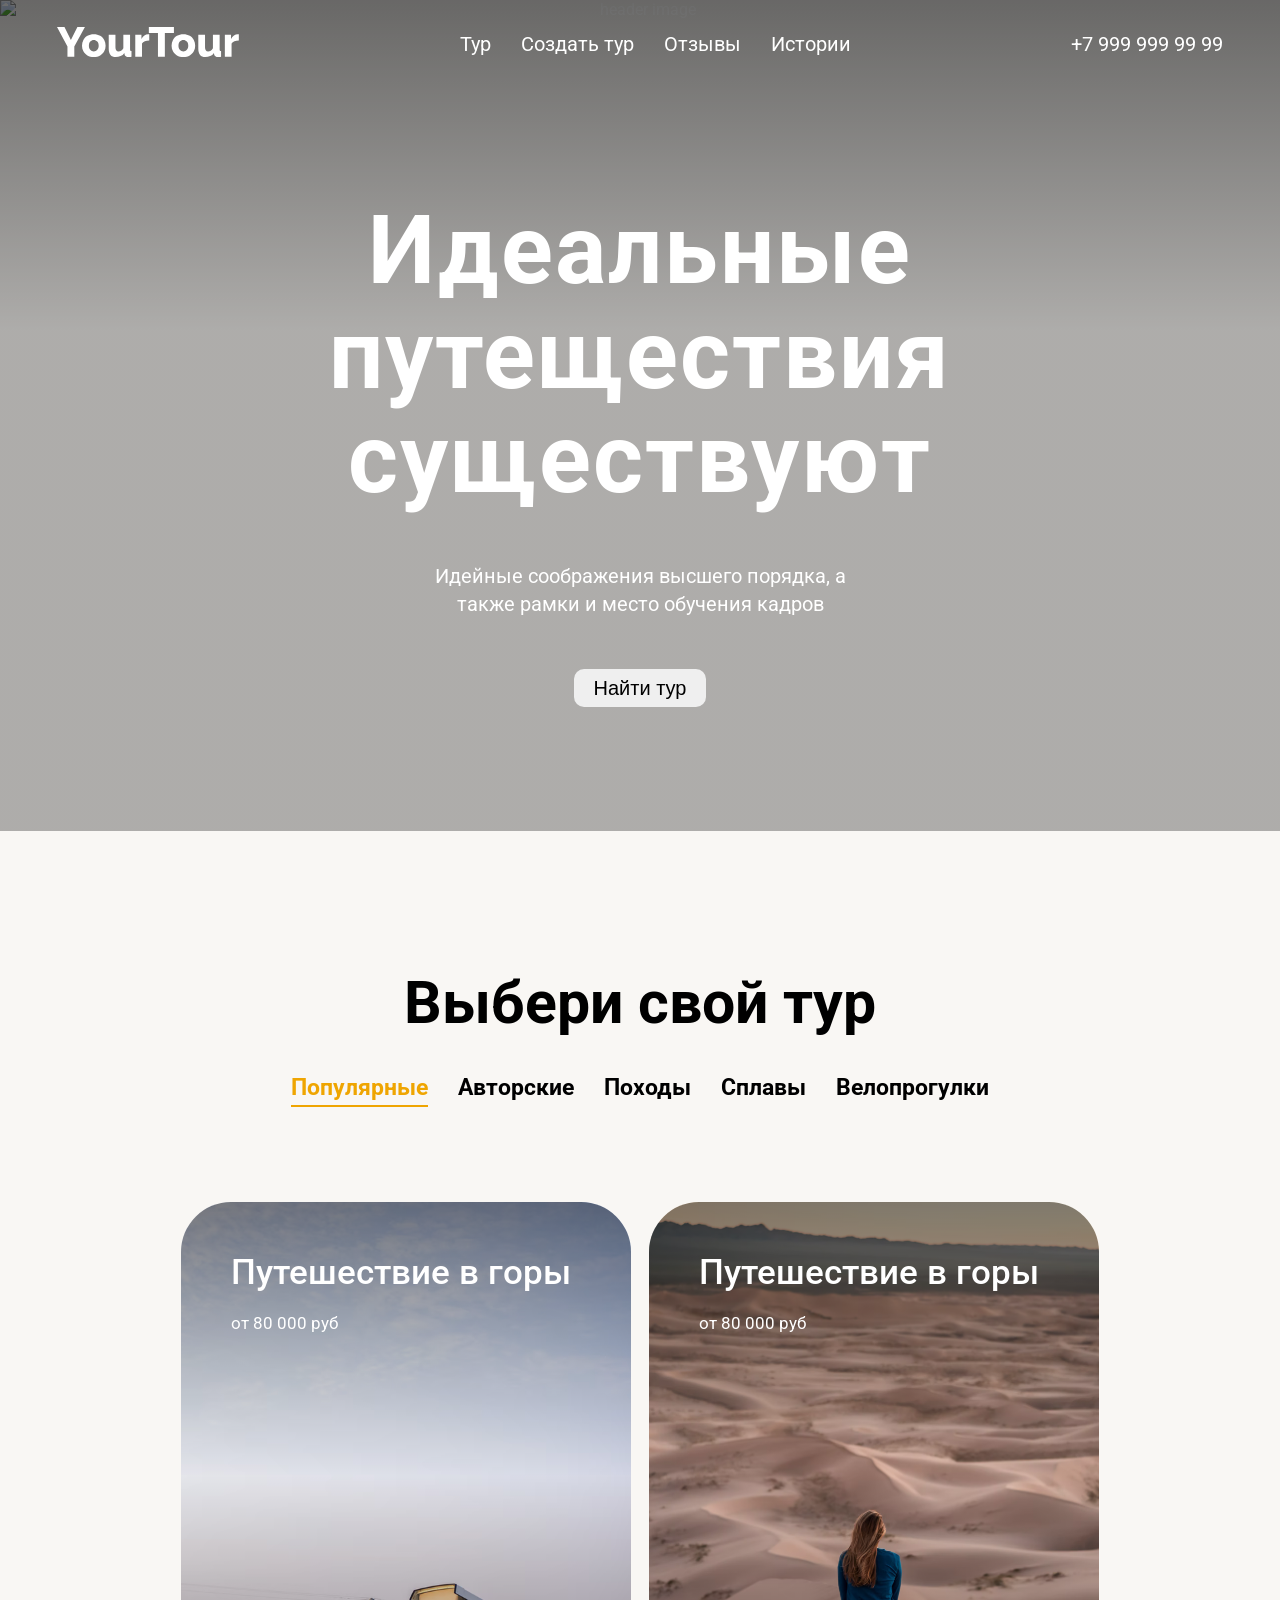
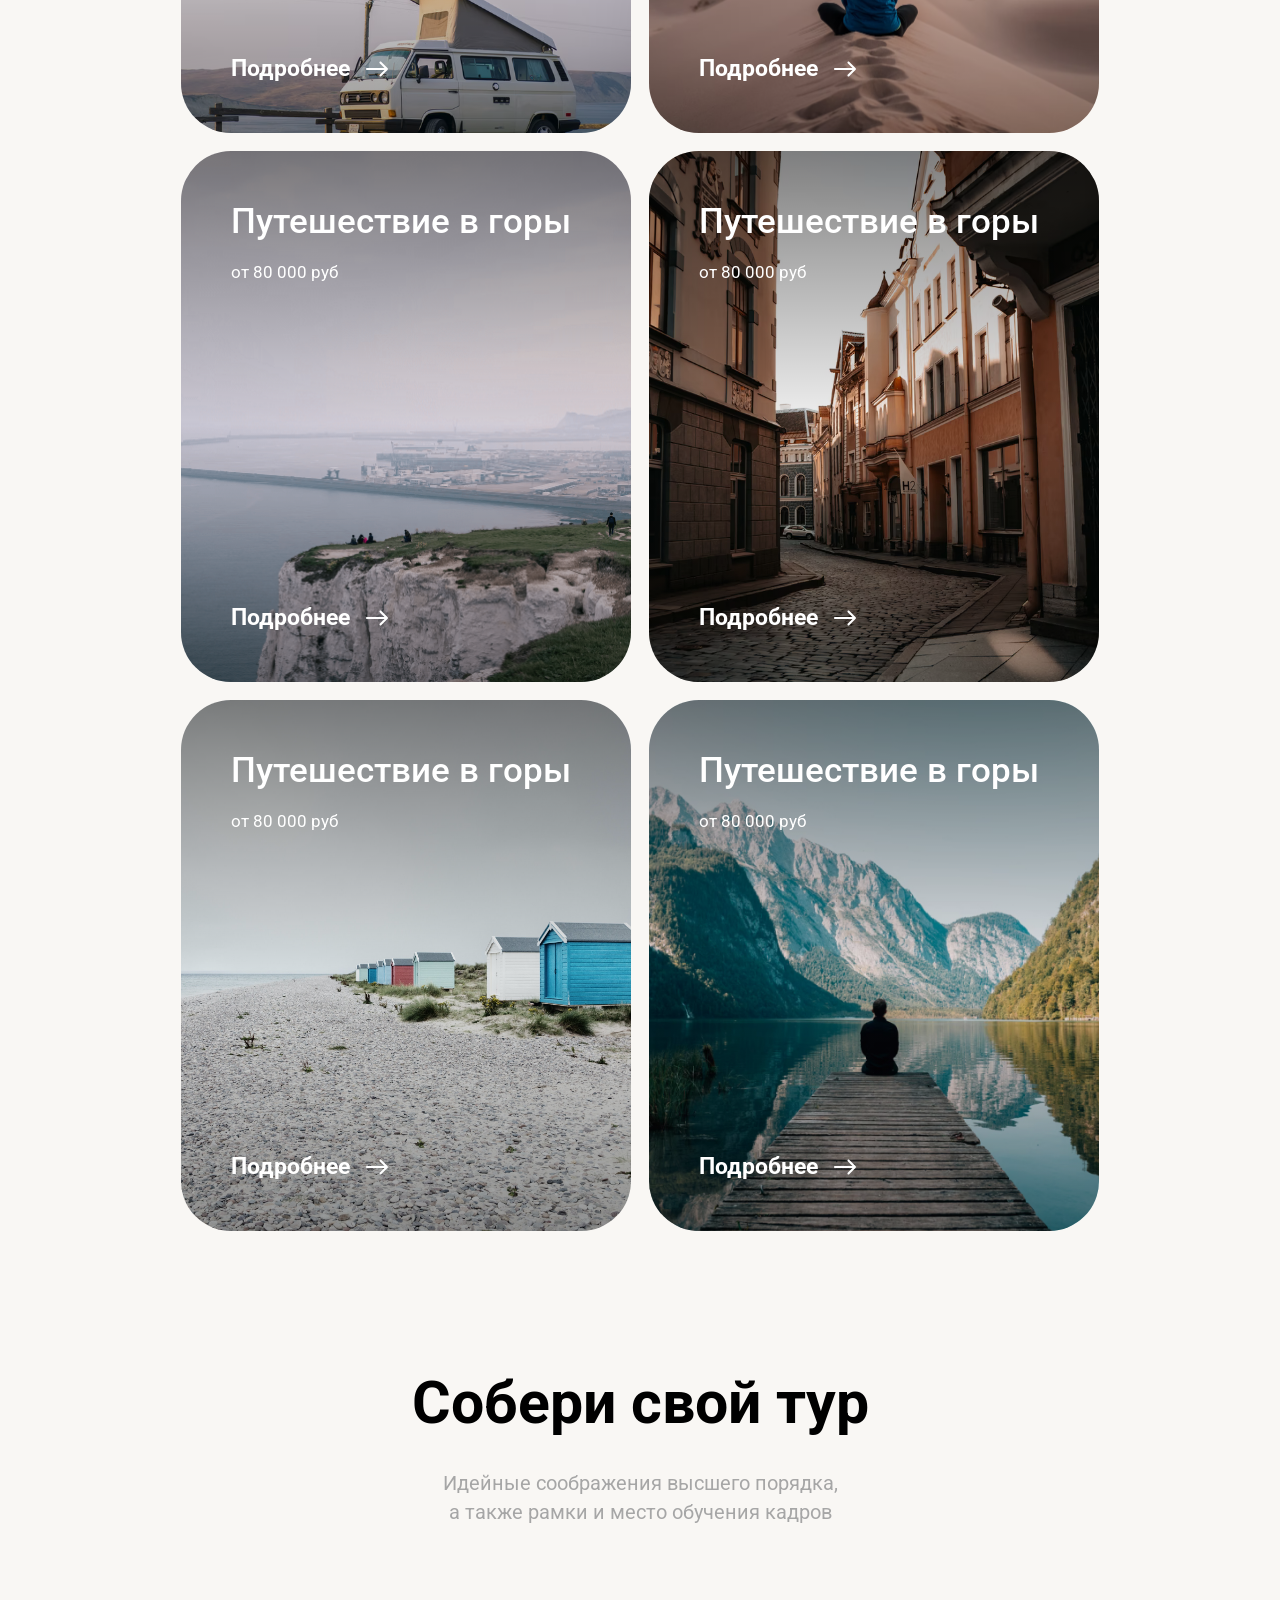
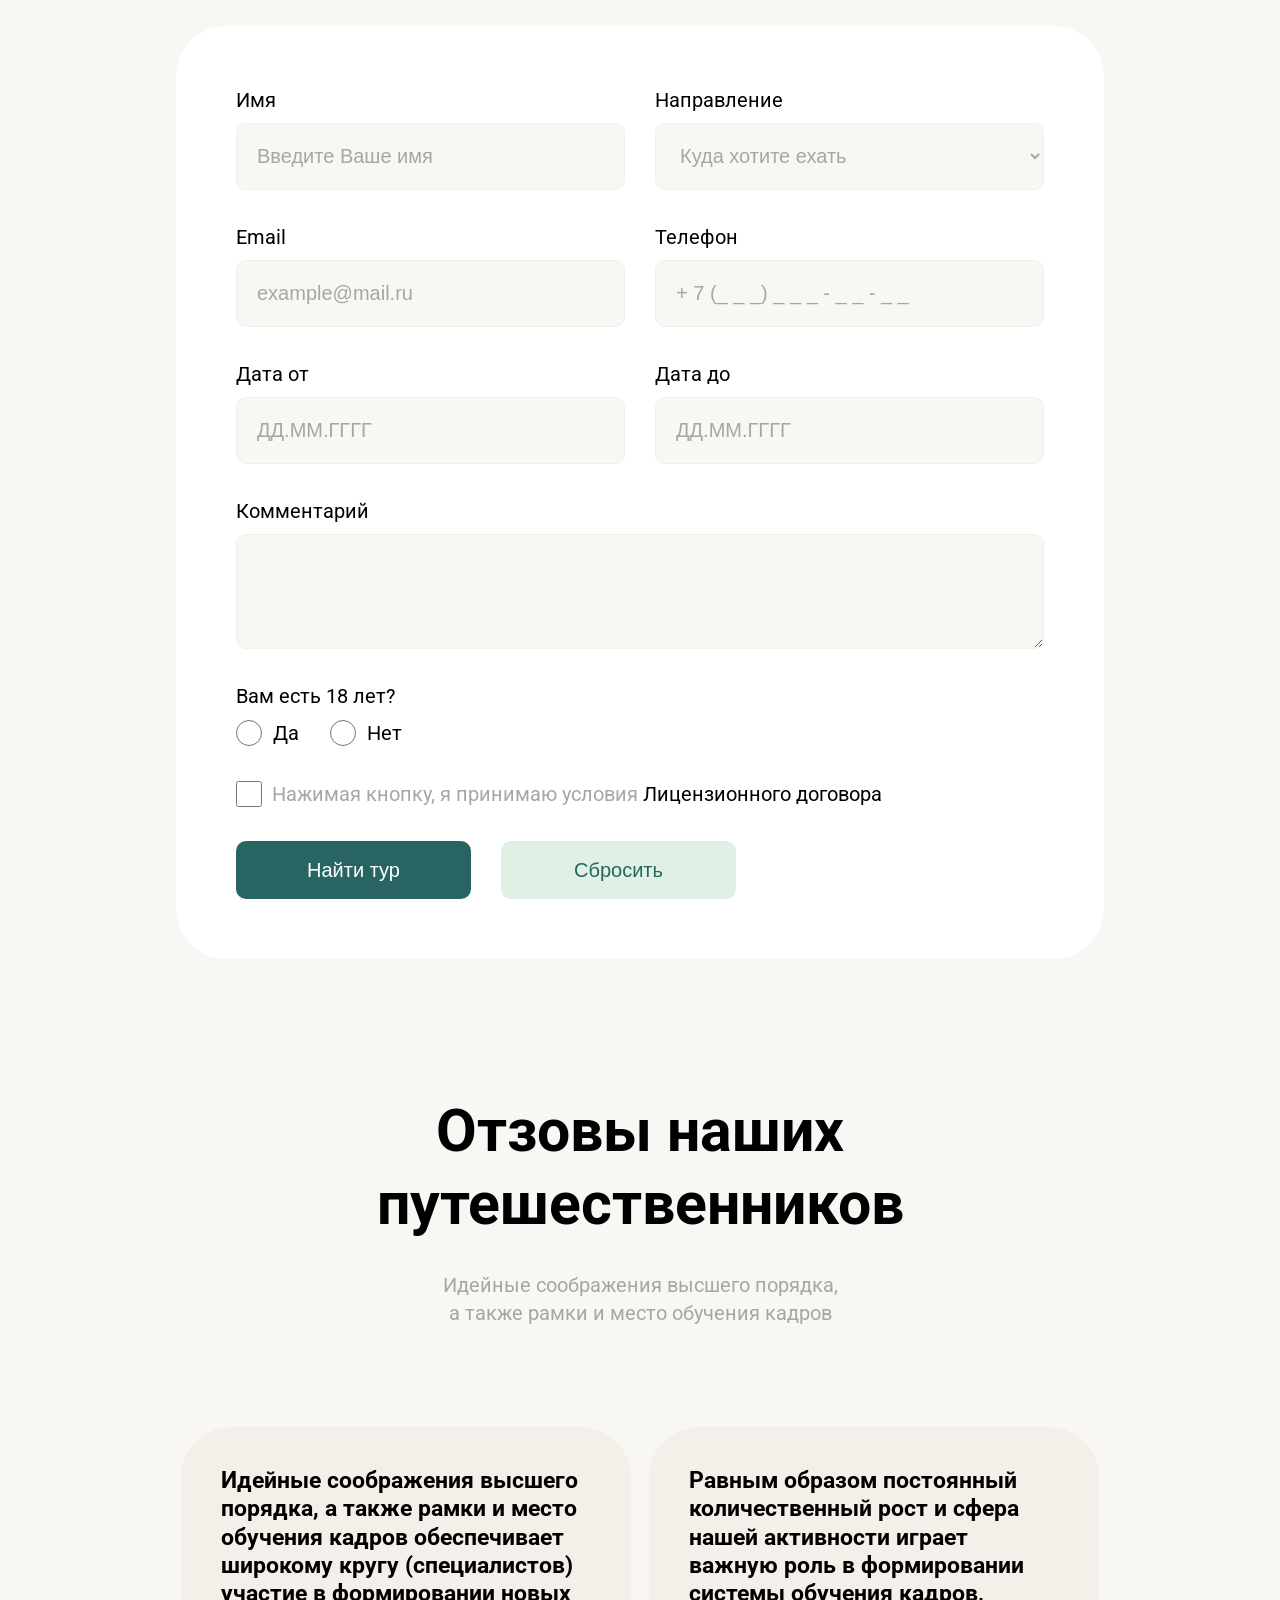
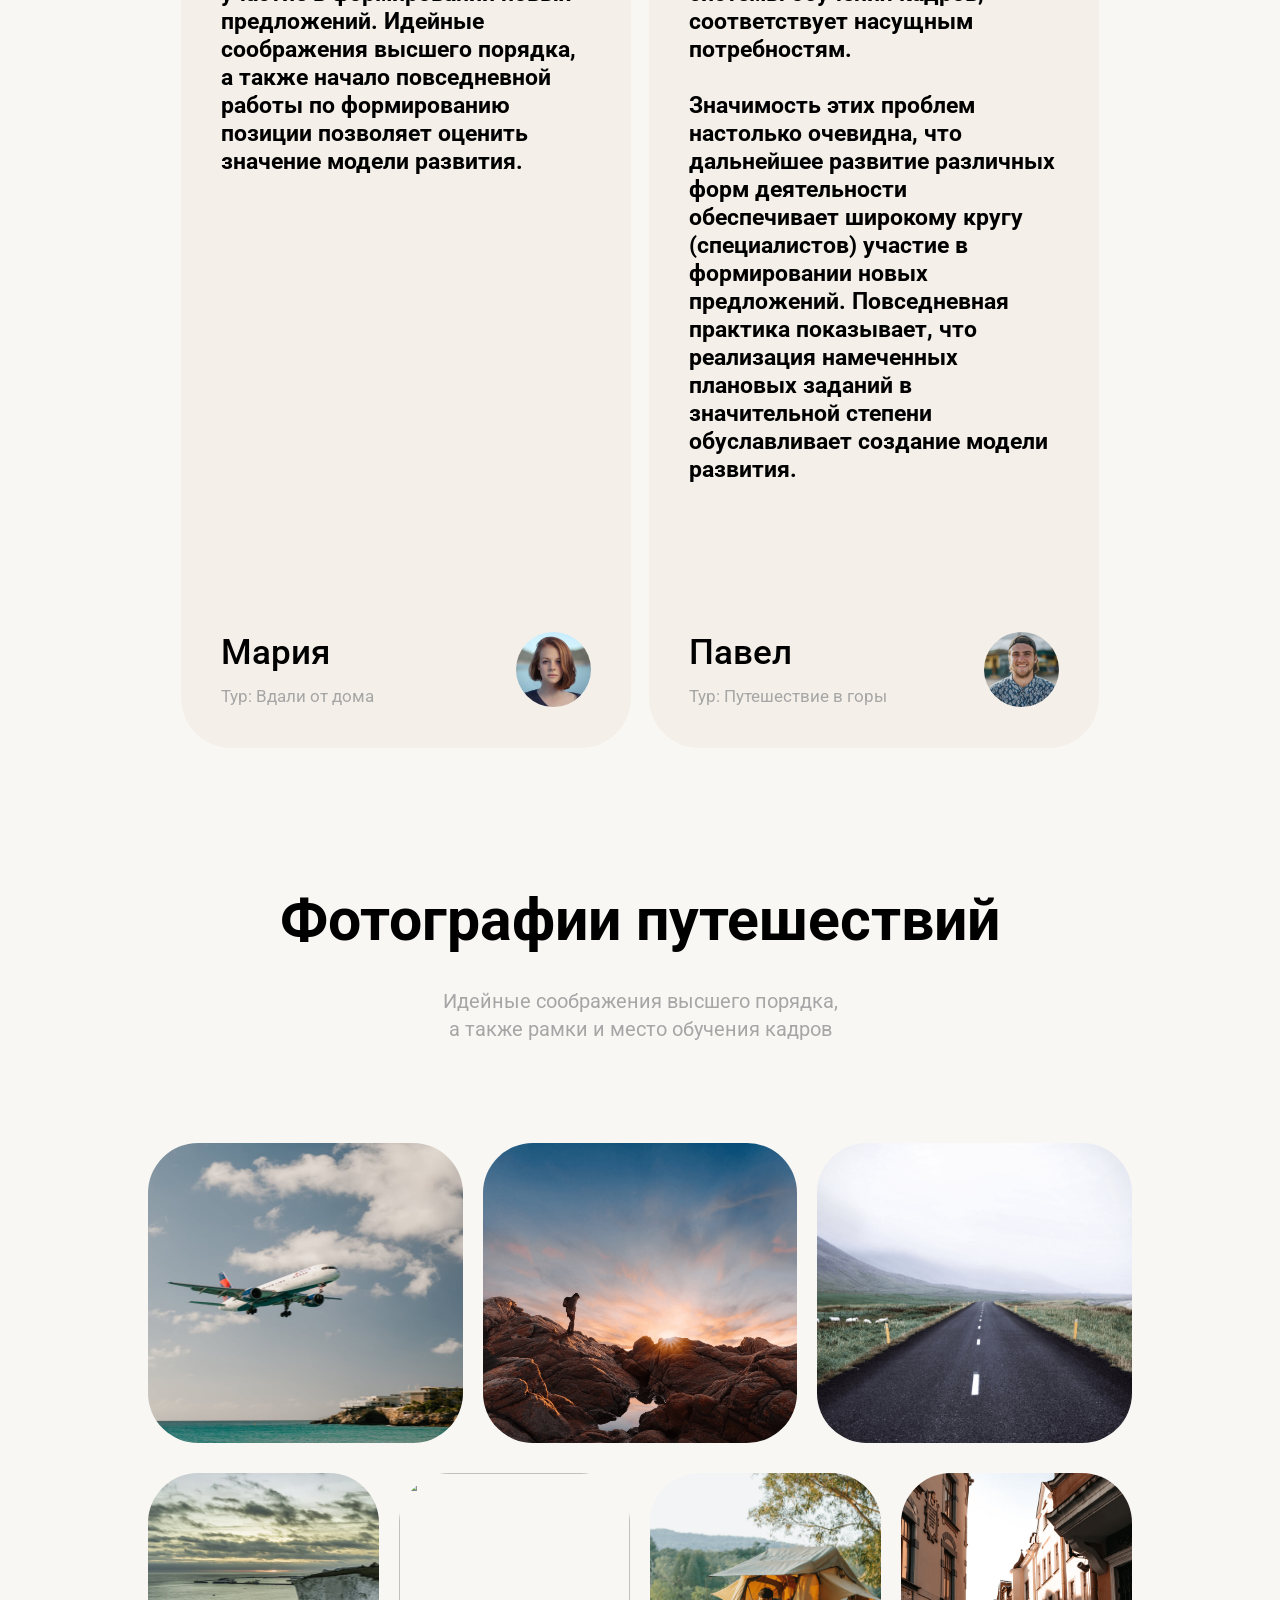
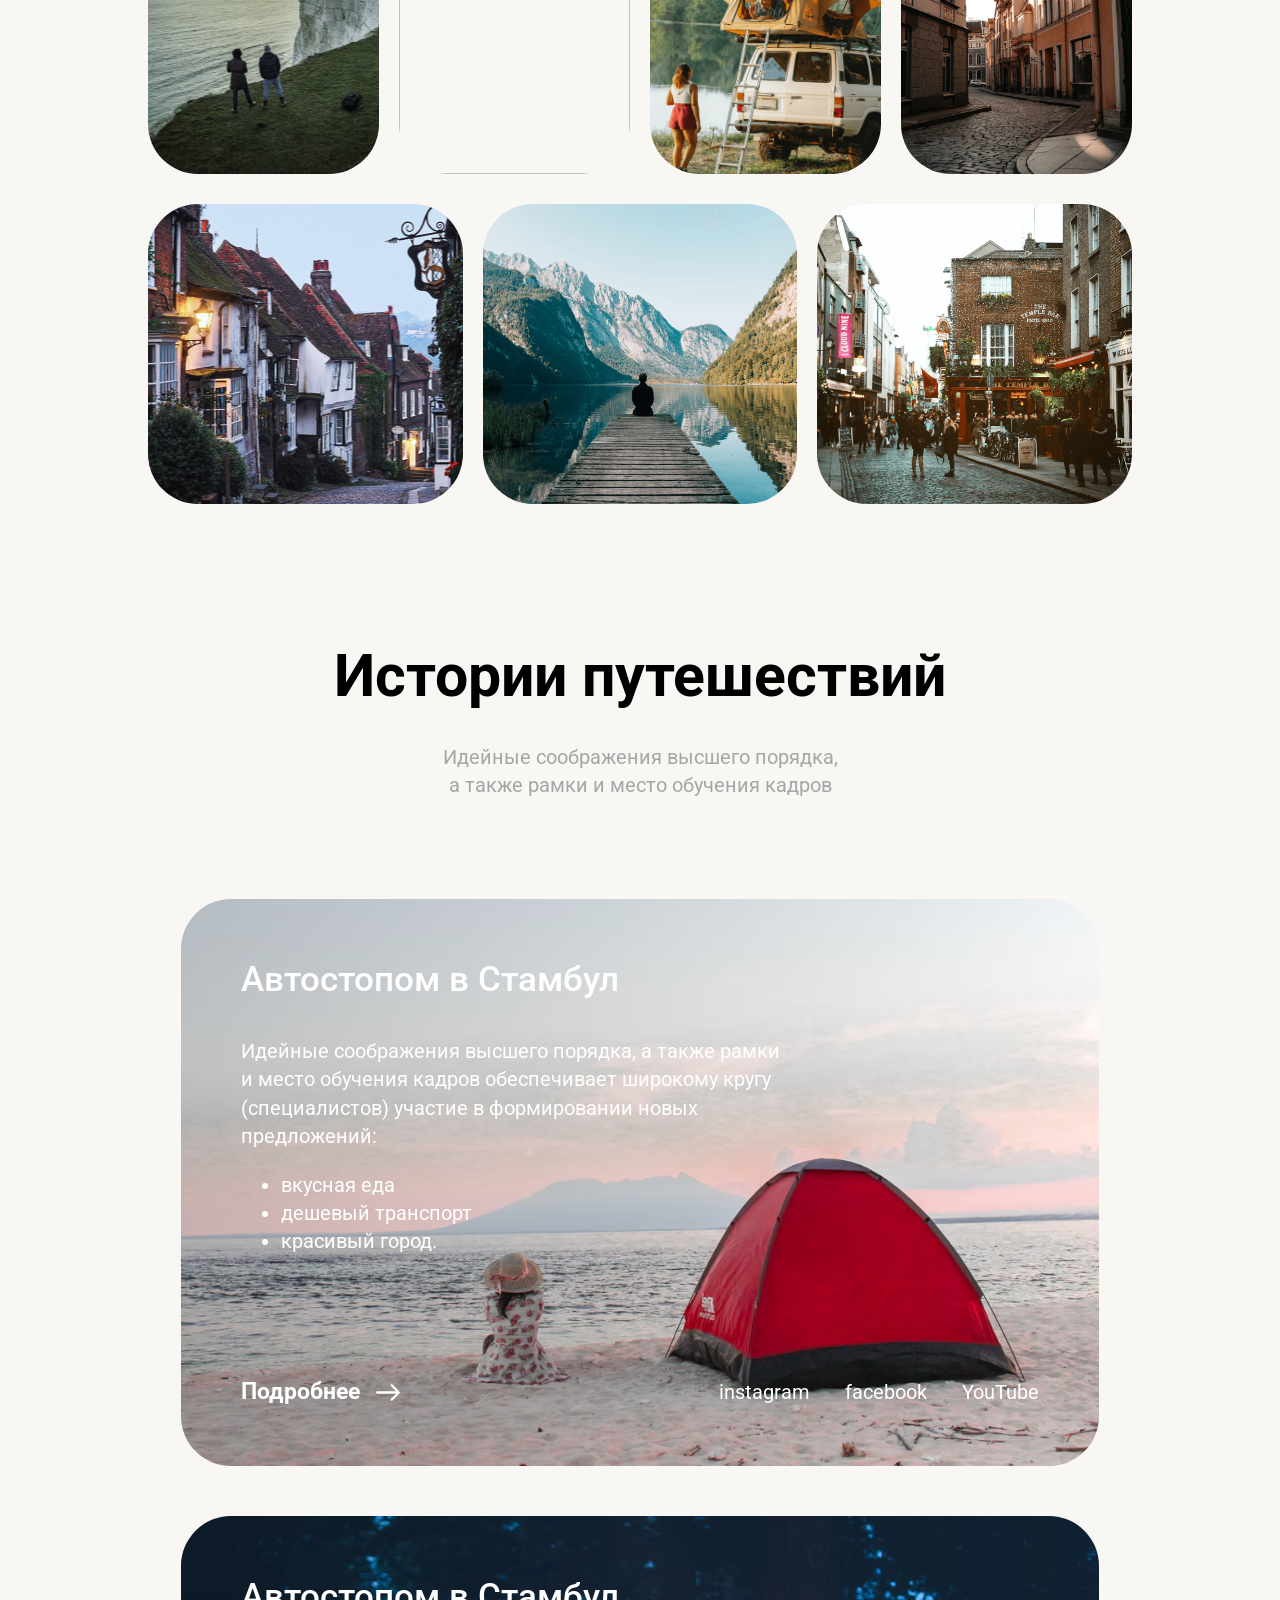
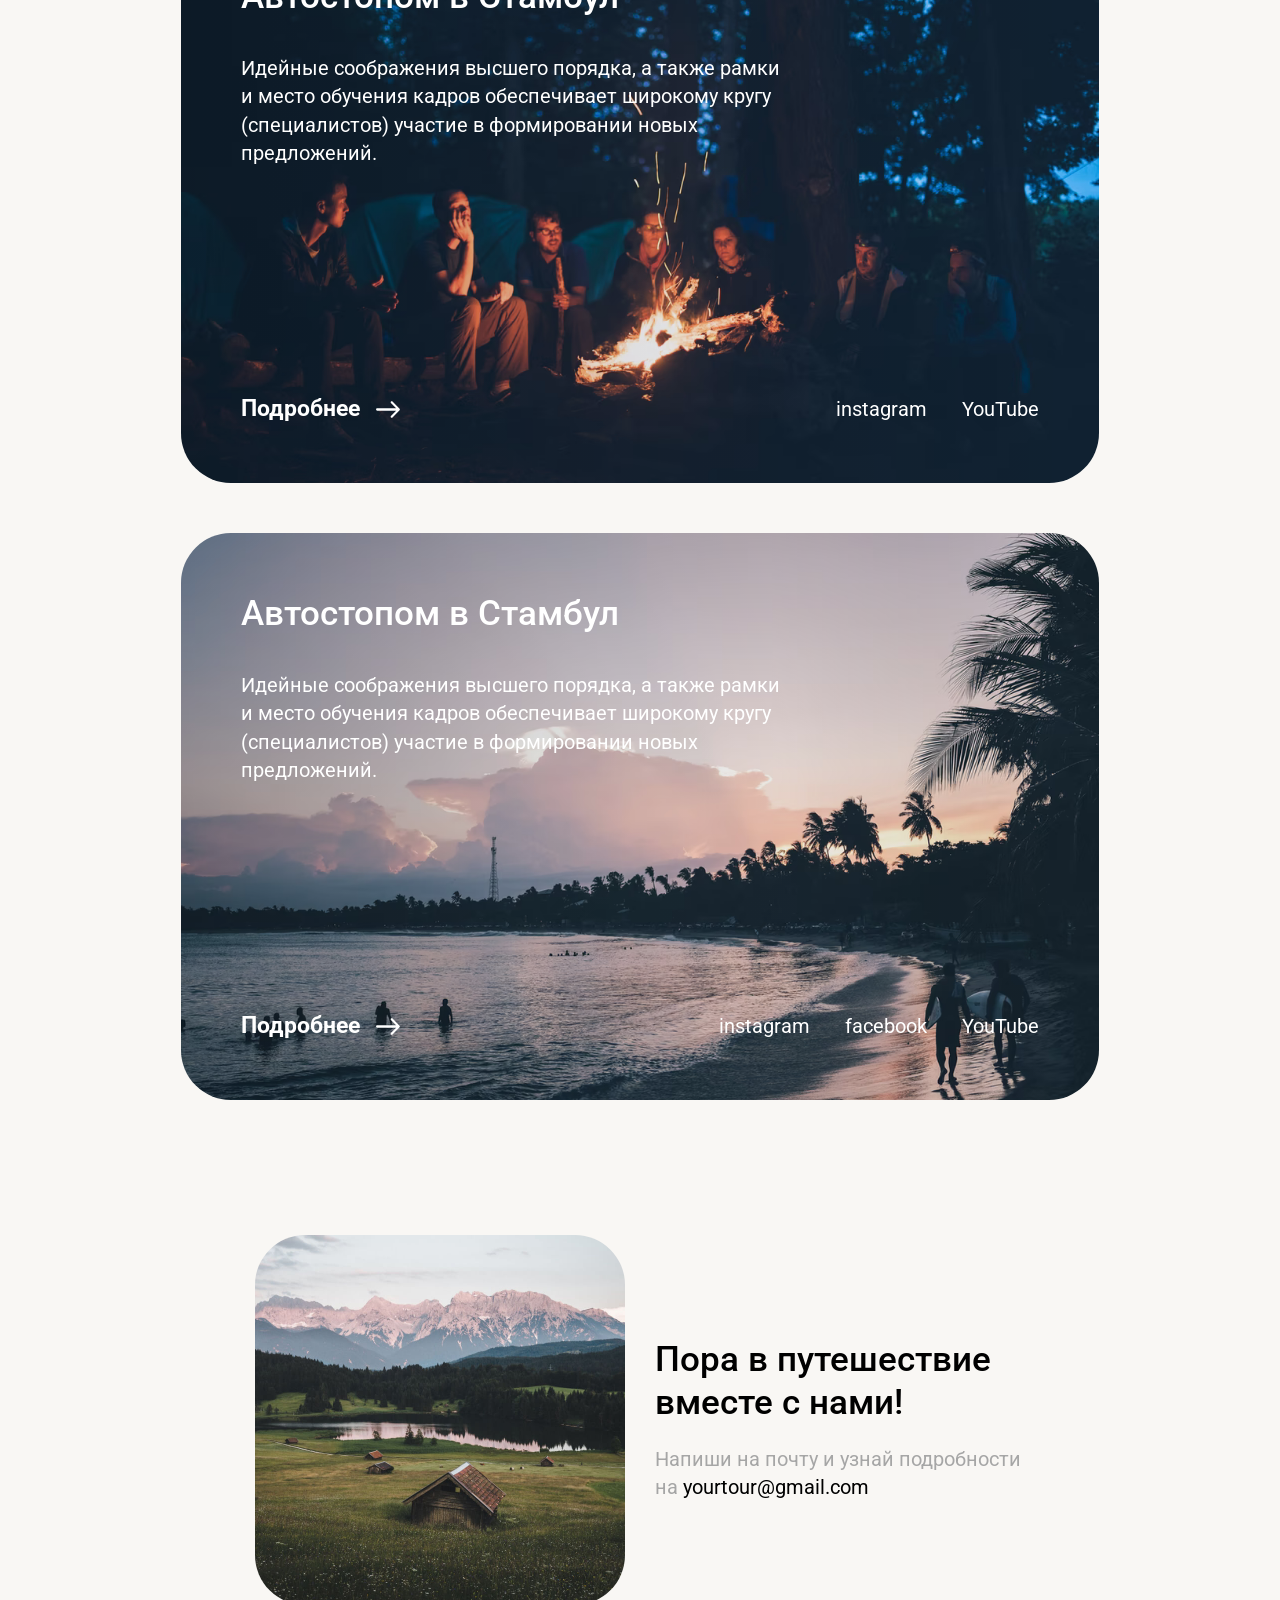
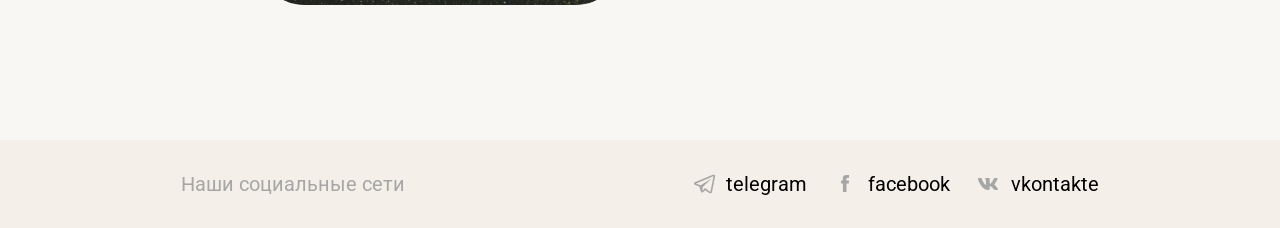
==== index.html @ 54ce5495 "Update index.html" ====
<!DOCTYPE html>
<html lang="ru" style="overflow-x: hidden;">
<head>
    <meta charset="UTF-8">
    <meta name="viewport" content="width=device-width, initial-scale=1.0, user-scalable=no">

    <meta name="title" content="Твоё идеальное путешествие">
    <meta name="description" content="Выбери своё собственное идеальное путешествие и отправься в него вместе с нами!">
    <meta name="keywords" content="путешествие, идеальное путешествие, тур, автостопом">

    <link rel="icon" href="./resources-view/favicon32.png" type="image/png" sizes="32x32">
    <link rel="stylesheet" href="./resources-code/body.css">

    <link rel="preconnect" href="https://fonts.googleapis.com">
    <link rel="preconnect" href="https://fonts.gstatic.com" crossorigin>
    <link href="https://fonts.googleapis.com/css2?family=Roboto:ital,wght@0,100;0,300;0,400;0,500;0,700;0,900;1,100;1,300;1,400;1,500;1,700;1,900&display=swap" rel="stylesheet">

    <title>Твоё идеальное путешествие</title>
</head>

<body>
    <header>
        <div class="head img"> <img class="head_img" src="./resources-view/header-img.png" alt="header image"></div>
        <div class="head">
            <div class="head_menu">
                <div class="logo"><img class="logo" src="./resources-view/YourTour.svg" alt="site_logo"></div>
                <div class="head_menu_ref">
                    <p class="head-menu normal no_margin"><a class="head_menu" href="#tours">Тур</a></p>
                    <p class="head-menu normal no_margin"><a class="head_menu" href="#create-tour">Создать тур</a></p>
                    <p class="head-menu normal no_margin"><a class="head_menu" href="#feedbacks">Отзывы</a></p>
                    <p class="head-menu normal no_margin"><a class="head_menu" href="#histories">Истории</a></p>
                </div>
                <p class="head-menu normal no_margin">+7 999 999 99 99</p>
            </div>
            <div class="head_content">
                <h1 class="no_margin">Идеальные путеществия существуют</h1>
                <p class="normal no_margin">Идейные соображения высшего порядка, а также рамки и место обучения кадров</p>
                <button class="head_button" type="submit"><p class="normal no_margin">Найти тур</p></button>
            </div>
        </div>
    </header>

    <main>
        <div class="fixed_menu unvisible">
            <div class="logo"><img class="logo black" src="./resources-view/YourTour.svg" alt="site_logo"></div>
                <div class="head_menu_ref">
                    <p class="head-menu normal no_margin"><a class="head_menu" href="#tours">Тур</a></p>
                    <p class="head-menu normal no_margin"><a class="head_menu" href="#create-tour">Создать тур</a></p>
                    <p class="head-menu normal no_margin"><a class="head_menu" href="#feedbacks">Отзывы</a></p>
                    <p class="head-menu normal no_margin"><a class="head_menu" href="#histories">Истории</a></p>
                </div>
                <p class="head-menu normal no_margin">+7 999 999 99 99</p>
        </div>

        <section class="tours fixed" id="tours">
            <div class="description turs">
                <h2 class="description turs">Выбери свой тур</h2>
                <div class="tour_type_select">
                    <p class="tours big no_margin active">Популярные</p>
                    <p class="tours big no_margin">Авторские</p>
                    <p class="tours big no_margin">Походы</p>
                    <p class="tours big no_margin">Сплавы</p>
                    <p class="tours big no_margin">Велопрогулки</p>
                </div>
            </div>
            <div class="tours_cards">
                <div class="tour">
                    <div class="tour_photo"><img class="tour fixed" src="./resources-view/card tour photo-1.png" alt="tour photo"></div>
                    <div class="tour_card_content">
                        <div class="tour_description">
                            <h3 class="no_margin">Путешествие в горы</h3>
                            <p class="small no_margin">от 80 000 руб</p>
                        </div>
                        <div class="tour_footer">
                            <p class="big no_margin">Подробнее</p>
                            <img src="./resources-view/arrow bt.svg" alt="arrow" class="arrow">
                        </div>
                    </div>
                </div>
                <div class="tour">
                    <div class="tour_photo"><img class="tour" src="./resources-view/card tour photo-2.png" alt="tour photo"></div>
                    <div class="tour_card_content">
                        <div class="tour_description">
                            <h3 class="no_margin">Путешествие в горы</h3>
                            <p class="small no_margin">от 80 000 руб</p>
                        </div>
                        <div class="tour_footer">
                            <p class="big no_margin">Подробнее</p>
                            <img src="./resources-view/arrow bt.svg" alt="arrow" class="arrow">
                        </div>
                    </div>
                </div>
                <div class="tour">
                    <div class="tour_photo"><img class="tour" src="./resources-view/card tour photo-3.png" alt="tour photo"></div>
                    <div class="tour_card_content">
                        <div class="tour_description">
                            <h3 class="no_margin">Путешествие в горы</h3>
                            <p class="small no_margin">от 80 000 руб</p>
                        </div>
                        <div class="tour_footer">
                            <p class="big no_margin">Подробнее</p>
                            <img src="./resources-view/arrow bt.svg" alt="arrow" class="arrow">
                        </div>
                    </div>
                </div>
                <div class="tour">
                    <div class="tour_photo"><img class="tour fixed" src="./resources-view/card tour photo-4.png" alt="tour photo"></div>
                    <div class="tour_card_content">
                        <div class="tour_description">
                            <h3 class="no_margin">Путешествие в горы</h3>
                            <p class="small no_margin">от 80 000 руб</p>
                        </div>
                        <div class="tour_footer">
                            <p class="big no_margin">Подробнее</p>
                            <img src="./resources-view/arrow bt.svg" alt="arrow" class="arrow">
                        </div>
                    </div>
                </div>
                <div class="tour">
                    <div class="tour_photo"><img class="tour" src="./resources-view/card tour photo-5.jfif" alt="tour photo"></div>
                    <div class="tour_card_content">
                        <div class="tour_description">
                            <h3 class="no_margin">Путешествие в горы</h3>
                            <p class="small no_margin">от 80 000 руб</p>
                        </div>
                        <div class="tour_footer">
                            <p class="big no_margin">Подробнее</p>
                            <img src="./resources-view/arrow bt.svg" alt="arrow" class="arrow">
                        </div>
                    </div>
                </div>
                <div class="tour">
                    <div class="tour_photo"><img class="tour" src="./resources-view/card tour photo-6.jpg" alt="tour photo"></div>
                    <div class="tour_card_content">
                        <div class="tour_description">
                            <h3 class="no_margin">Путешествие в горы</h3>
                            <p class="small no_margin">от 80 000 руб</p>
                        </div>
                        <div class="tour_footer">
                            <p class="big no_margin">Подробнее</p>
                            <img src="./resources-view/arrow bt.svg" alt="arrow" class="arrow">
                        </div>
                    </div>
                </div>
            </div>
        </section>
        <section class="create-tour" id="create-tour">
            <div class="description">
                <h2 class="description">Собери свой тур</h2>
                <p class="description normal">Идейные соображения высшего порядка,
                    а также рамки и место обучения кадров</p>
            </div>
            <form class="size_1920">
                <div class="fields_group">
                    <div class="field name">
                        <p class="normal no_margin">Имя</p>
                        <input type="text" name="name" placeholder="Введите Ваше имя">
                    </div>
                    <div class="field direction">
                        <p class="normal no_margin">Направление</p>
                        <select class="gray" name="direction" size="1">
                            <option value="0" selected hidden>Куда хотите ехать</option>
                            <option value="1">Тур: Путешествие в горы</option>
                            <option value="2">Тур: Вдали от дома</option>
                            <option value="3">Тур: Автостопом в Стамбул</option>
                        </select>
                    </div>
                </div>
                <div class="fields_group">
                    <div class="field email">
                        <p class="normal no_margin">Email</p>
                        <input type="email" name="email" placeholder="example@mail.ru">
                    </div>
                    <div class="field phone">
                        <p class="normal no_margin">Телефон</p>
                        <input type="tel" name="phone" placeholder="+ 7 (_ _ _) _ _ _ - _ _ - _ _">
                    </div>
                </div>
                <div class="fields_group">
                    <div class="field date">
                        <p class="normal no_margin">Дата от</p>
                        <input type="text" name="date from" placeholder="ДД.ММ.ГГГГ">
                    </div>
                    <div class="field date">
                        <p class="normal no_margin">Дата до</p>
                        <input type="text" name="date to" placeholder="ДД.ММ.ГГГГ">
                    </div>
                </div>
                <div class="field comment">
                    <p class="normal no_margin">Комментарий</p>
                    <textarea name="comment"></textarea>
                </div>
                <div class="field age">
                    <p class="normal no_margin">Вам есть 18 лет?</p>
                    <div class="radio">
                        <label><input type="radio" name="age"><p class="normal no_margin">Да</p></label>
                        <label><input type="radio" name="age"><p class="normal no_margin">Нет</p></label>
                    </div>
                </div>
                <div class="licens"><input type="checkbox" name="licens"> <p class="normal no_margin gray">   Нажимая кнопку, я принимаю условия <span class="licens">Лицензионного договора</span></p></div>
                <div class="buttons">
                    <button class="submit" type="submit">Найти тур</button>
                    <button class="reset" type="reset">Сбросить</button>
                </div>
            </form>
        </section>
        <section class="feedbacks " id="feedbacks">
            <div class="description">
                <h2 class="description">Отзовы наших путешественников</h2>
                <p class="description normal">Идейные соображения высшего порядка,
                    а также рамки и место обучения кадров</p>
            </div>
            <div class="feedbacks">
                <article class="feedbacks_feedback">
                    <p class="big feedbacks_feedback_text">Идейные соображения высшего порядка, а также рамки и место обучения кадров обеспечивает широкому кругу (специалистов) участие в формировании новых предложений. Идейные соображения высшего порядка, а также начало повседневной работы по формированию позиции позволяет оценить значение модели развития.</p>
                    <div class="feedbacks_feedback_feedbacker">
                        <div class="feedbacks_feedback_feedbacker_info">
                            <h3 class="feedbacks_feedback_feedbacker_info_name">Мария</h3>
                            <p class="small feedbacks_feedback_feedbacker_info_tour">Тур: Вдали от дома</p>
                        </div>
                        <img class="feedbacks_feedback_feedbacker_photo" src="resources-view/review-photo-1.jpg" width="75" height="75" alt="Фото" style="border-radius: 100px;">
                    </div>
                </article>
                <article class="feedbacks_feedback">
                    <p class="big feedbacks_feedback_text">Равным образом постоянный количественный рост и сфера нашей активности играет важную роль в формировании системы обучения кадров, соответствует насущным потребностям.

                        <br><br>Значимость этих проблем настолько очевидна, что дальнейшее развитие различных форм деятельности обеспечивает широкому кругу (специалистов) участие в формировании новых предложений. Повседневная практика показывает, что реализация намеченных плановых заданий в значительной степени обуславливает создание модели развития.</p>
                    <div class="feedbacks_feedback_feedbacker">
                        <div class="feedbacks_feedback_feedbacker_info">
                            <h3 class="feedbacks_feedback_feedbacker_info_name">Павел</h3>
                            <p class="small feedbacks_feedback_feedbacker_info_tour">Тур: Путешествие в горы</p>
                        </div>
                        <img class="feedbacks_feedbacker-photo" src="resources-view/review photo-2.jpg" width="75" height="75" alt="Фото" style="border-radius: 100px;">
                    </div>
                </article>
            </div>
        </section>
        <section class="photos" id="photos">
            <div class="description">
                <h2 class="description" style="max-width: none;">Фотографии путешествий</h2>
                <p class="normal description">Идейные соображения высшего порядка,
                    а также рамки и место обучения кадров</p>
            </div>
            <div class="photos">
                <div class="photos_line I">
                    <div class="photos_photo"><img class="photos_photo" src="./resources-view/travel photo-1.jpg"></div>
                    <div class="photos_photo on_fhd"><img class="photos_photo" src="./resources-view/travel photo-2.jpg"></div>
                    <div class="photos_photo on_1024"><img class="photos_photo fixed" src="./resources-view/travel photo-3.png"></div>
                    <div class="photos_photo"><img class="photos_photo" src="./resources-view/travel photo-4.png"></div>
                </div>
                <div class="photos_line II">
                    <div class="photos_photo narrow"><img class="photos_photo narrow" src="./resources-view/travel photo-5.jpg"></div>
                    <div class="photos_photo narrow on_1024"><img class="photos_photo narrow" src="./resources-view/travel photo-6.png"></div>
                    <div class="photos_photo narrow on_fhd"><img class="photos_photo narrow" src="./resources-view/travel photo-7.jpg"></div>
                    <div class="photos_photo narrow"><img class="photos_photo narrow fixed" src="./resources-view/travel photo-8.png"></div>
                    <div class="photos_photo narrow"><img class="photos_photo narrow fixed" src="./resources-view/travel photo-13.png"></div>
                </div>
                <div class="photos_line III">
                    <div class="photos_photo"><img class="photos_photo move_on_mobile" src="./resources-view/travel photo-9.jpg"></div>
                    <div class="photos_photo"><img class="photos_photo" src="./resources-view/travel photo-10.png"></div>
                    <div class="photos_photo on_1024"><img class="photos_photo" src="./resources-view/travel photo-11.png"></div>
                    <div class="photos_photo on_fhd"><img class="photos_photo" src="./resources-view/travel photo-12.jpg"></div>
                </div>
            </div>
        </section>
        <section class="histories" id="histories">
            <div class="description">
                <h2 class="description histories">Истории путешествий</h2>
                <p class="normal description">Идейные соображения высшего порядка,
                    а также рамки и место обучения кадров</p>
            </div>
            <div class="histories">
                <div class="history one">
                    <div class="history_image"><img src="./resources-view/story photo 1.png" alt="Story photo 1" class="story rotated uped"></div>
                    <div class="history_description">
                        <h3 class="history_description">Автостопом в Стамбул</h3>
                        <p class="normal history_description">Идейные соображения высшего порядка, а также рамки и место обучения кадров обеспечивает широкому кругу (специалистов) участие в формировании новых предложений:

                            <ul class="history_description">
                                <li>вкусная еда</li>
                                <li>дешевый транспорт</li>
                                <li>красивый город.</li>
                            </ul>
                        </p>
                    </div>
                    <div class="history_footer">
                        <div class="history_footer_more">
                            <p class="big no_margin">Подробнее</p>
                            <img src="./resources-view/arrow bt.svg" alt="arrow" class="arrow">
                        </div>
                        <div class="history_footer_social">
                            <p class="normal no_margin social">instagram</p>
                            <p class="normal no_margin social">facebook</p>
                            <p class="normal no_margin social">YouTube</p>
                        </div>
                    </div>
                </div>
                <div class="history two">
                    <div class="history_image"><img src="./resources-view/story photo 2.png" alt="Story photo 2" class="story"></div>
                    <div class="history_description">
                        <h3 class="history_description">Автостопом в Стамбул</h3>
                        <p class="normal history_description">Идейные соображения высшего порядка, а также рамки и место обучения кадров обеспечивает широкому кругу (специалистов) участие в формировании новых предложений.
                        </p>
                    </div>
                    <div class="history_footer">
                        <div class="history_footer_more">
                            <p class="big no_margin">Подробнее</p>
                            <img src="./resources-view/arrow bt.svg" alt="arrow" class="arrow">
                        </div>
                        <div class="history_footer_social">
                            <p class="normal no_margin social">instagram</p>
                            <p class="normal no_margin social">YouTube</p>
                        </div>
                    </div>
                </div>
                <div class="history three">
                    <div class="history_image"><img src="./resources-view/story photo 3.png" alt="Story photo 3" class="story rotated"></div>
                    <div class="history_description">
                        <h3 class="history_description">Автостопом в Стамбул</h3>
                        <p class="normal history_description">Идейные соображения высшего порядка, а также рамки и место обучения кадров обеспечивает широкому кругу (специалистов) участие в формировании новых предложений.
                        </p>
                    </div>
                    <div class="history_footer">
                        <div class="history_footer_more">
                            <p class="big no_margin">Подробнее</p>
                            <img src="./resources-view/arrow bt.svg" alt="arrow" class="arrow">
                        </div>
                        <div class="history_footer_social">
                            <p class="normal no_margin social">instagram</p>
                            <p class="normal no_margin social">facebook</p>
                            <p class="normal no_margin social">YouTube</p>
                        </div>
                    </div>
                </div>
            </div>
        </section>
        <section class="CTA">
            <div class="CTA">
                <div class="CTA_photo">
                    <img src="./resources-view/footer photo.jpg" alt="Изображение" class="CTA_photo">
                </div>
                <div class="CTA_description">
                    <h3 class="CTA_description">Пора в путешествие вместе с нами!</h3>
                    <p class="normal gray no_margin">Напиши на почту и узнай подробности на <span class="CTA email">yourtour@gmail.com</span></p>
                </div>
            </div>
        </section>
    </main>

    <footer>
        <div class="footer size_1920">
            <div class="footer_content">
                <p class="normal gray no_margin">Наши социальные сети</p>
            </div>
            <div class="footer_content social">
                <div>
                    <img src="./resources-view/Vector.svg" alt="telegram" class="telegram">
                    <p class="normal no_margin"><span>telegram</span></p>
                </div>
                <div>
                    <img src="./resources-view/fb.svg" alt="facebook" class="facebook">
                    <p class="normal no_margin"><span>facebook</span></p>
                </div>
                <div>
                    <img src="./resources-view/vk.svg" alt="vk" class="vk">
                    <p class="normal no_margin"><span>vkontakte</span></p>
                </div>
            
            </div>
        </div>
        <script src="./resources-code/script.js"></script>
    </footer>
</body>
</html>
---- resources-code/body.css ----
@import "./main/main.css";
@import "./footer/footer.css";
@import "./header/header.css";

body{
    font-family:"Roboto", "Arial", sans-serif;
    font-size:medium;
    color:black;
    background-color: #F9F7F4;

    display: flex;
    flex-direction: column;
    gap: 135px;
    margin:0;
}

body.mobile{
    gap:75px;
}

.undisplay{
    display: none;
}
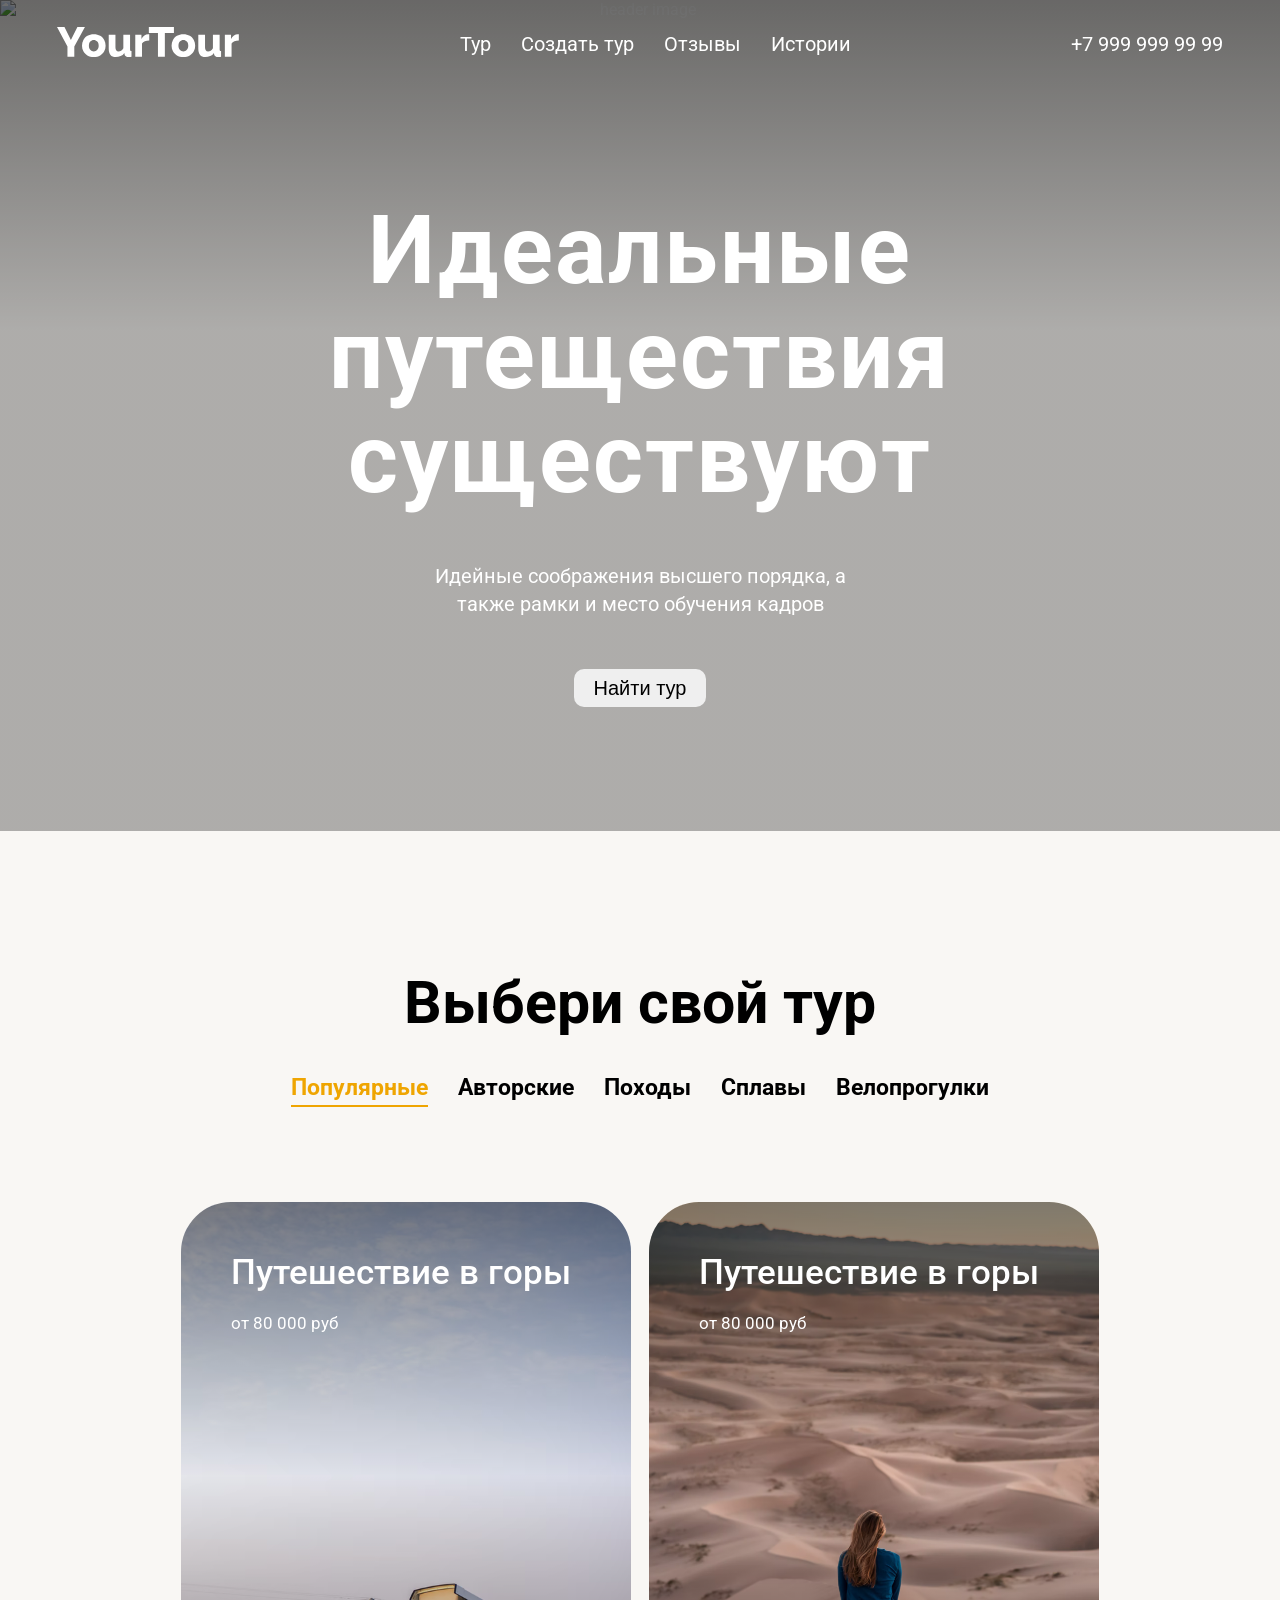
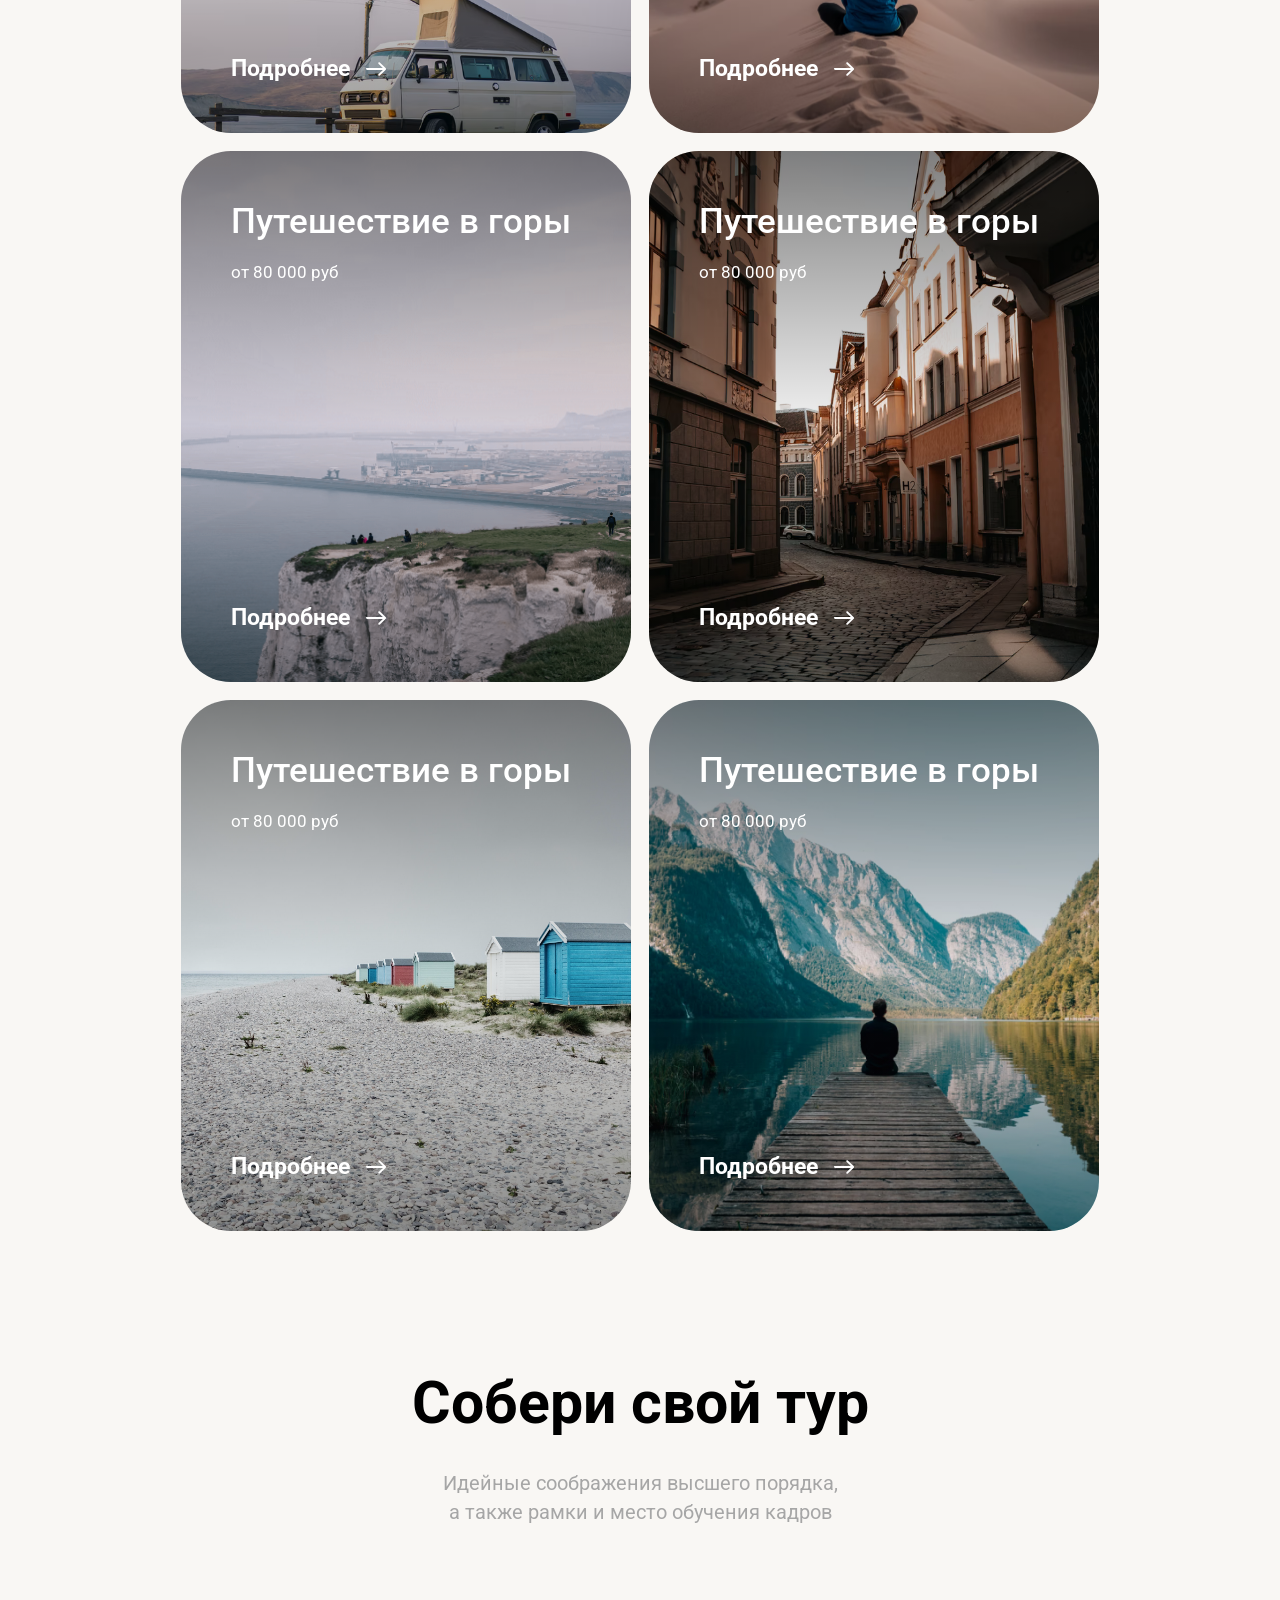
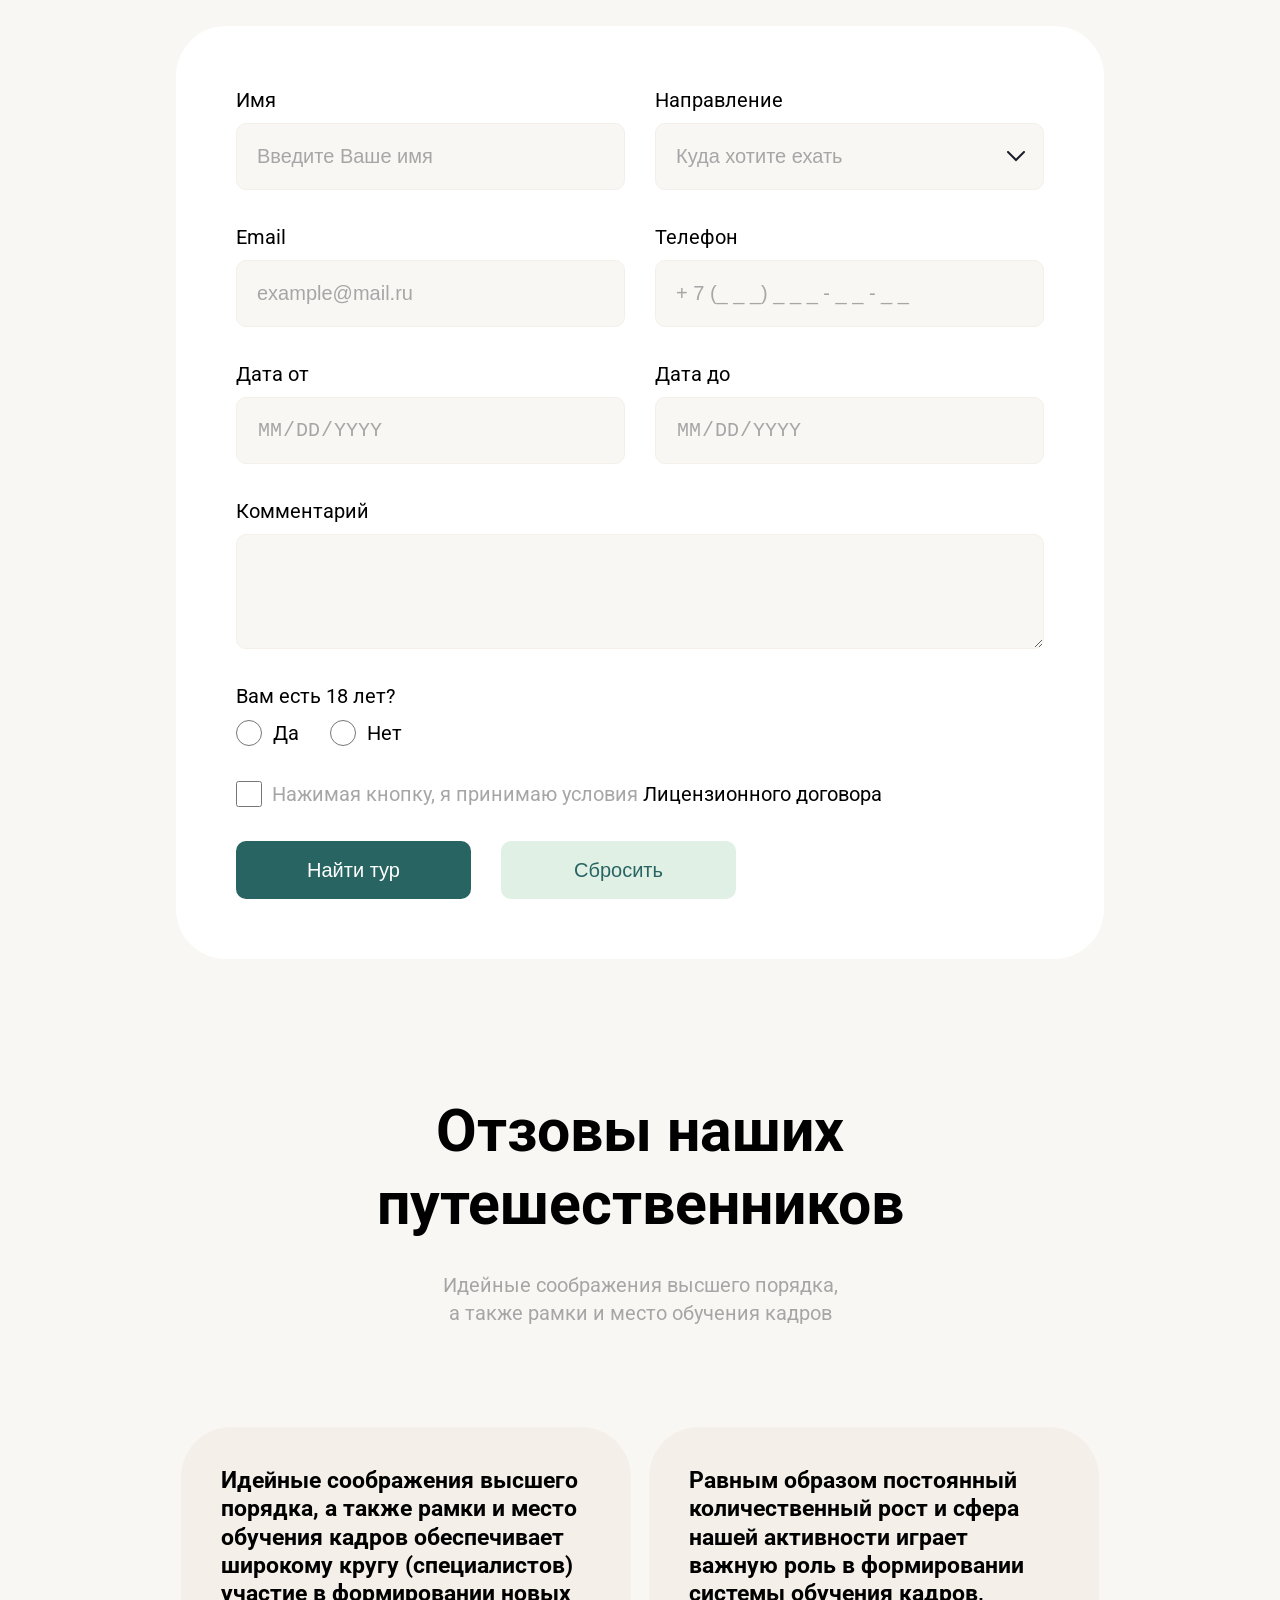
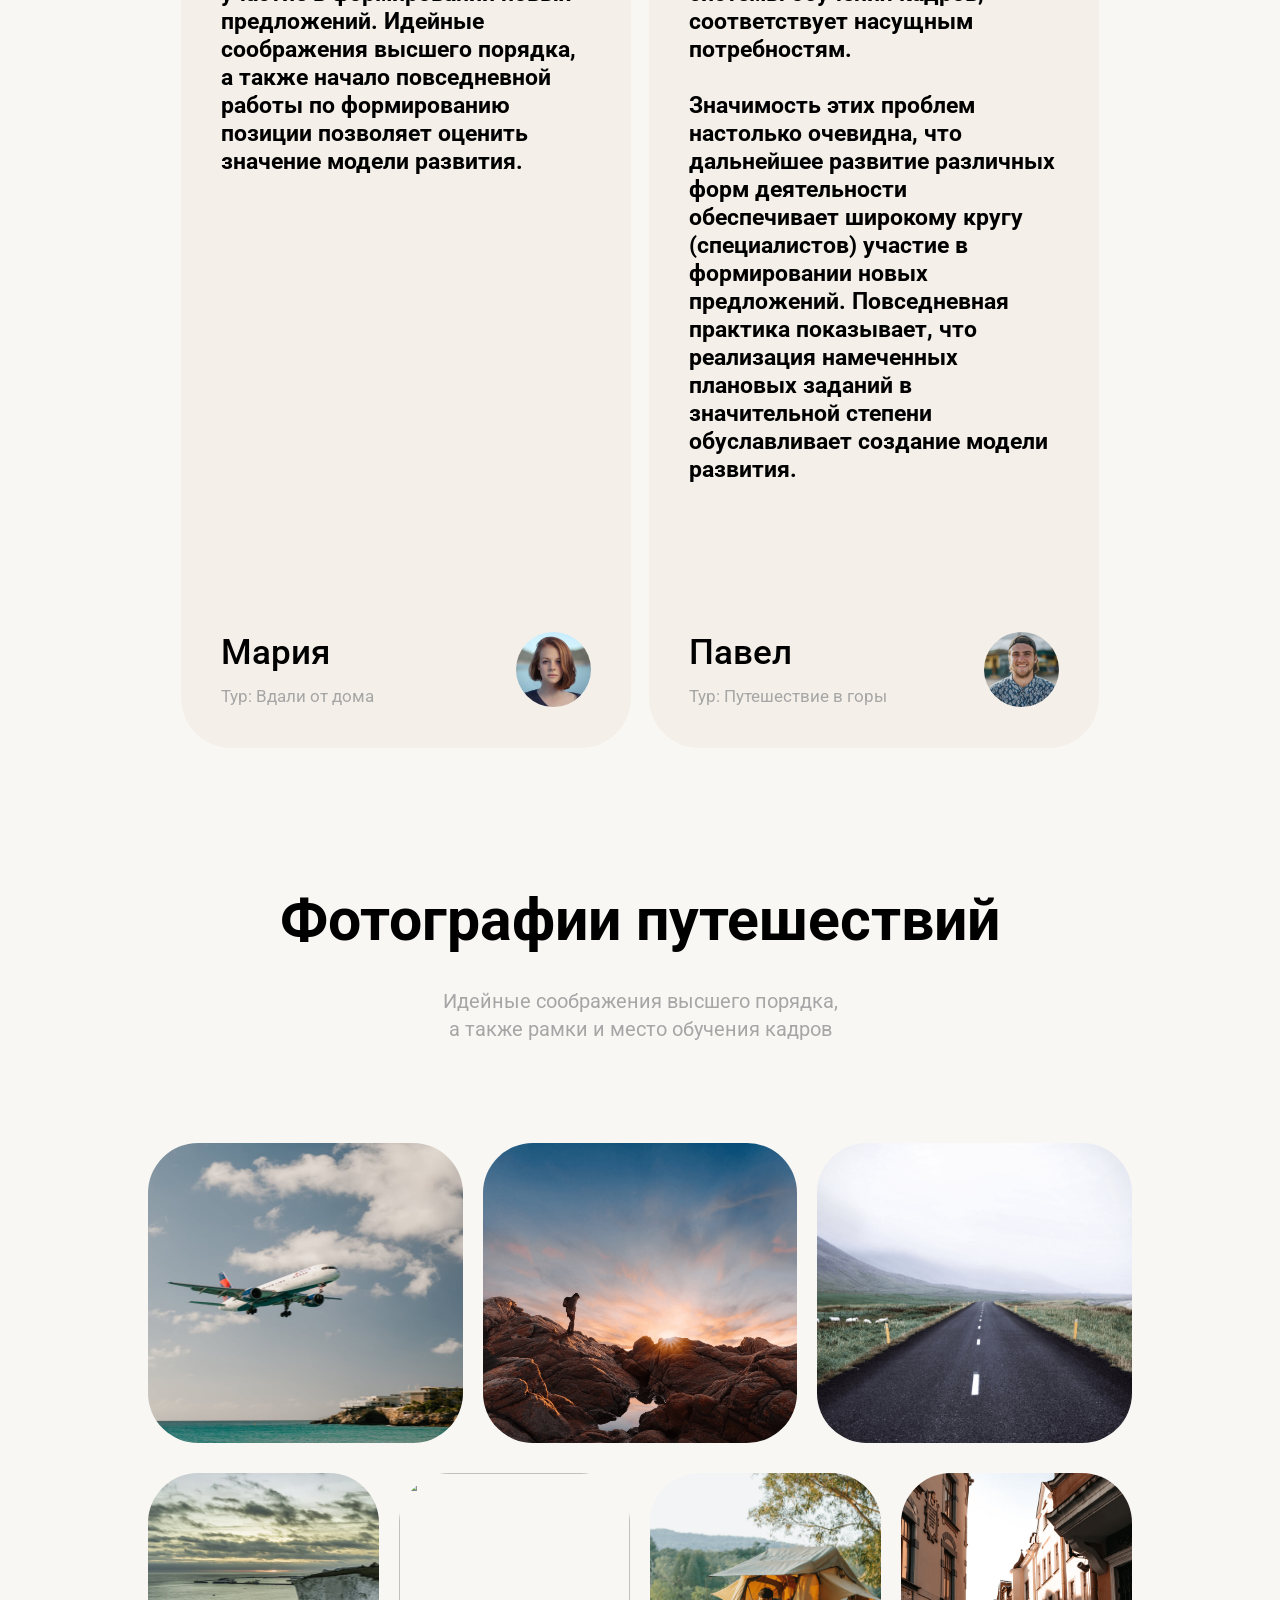
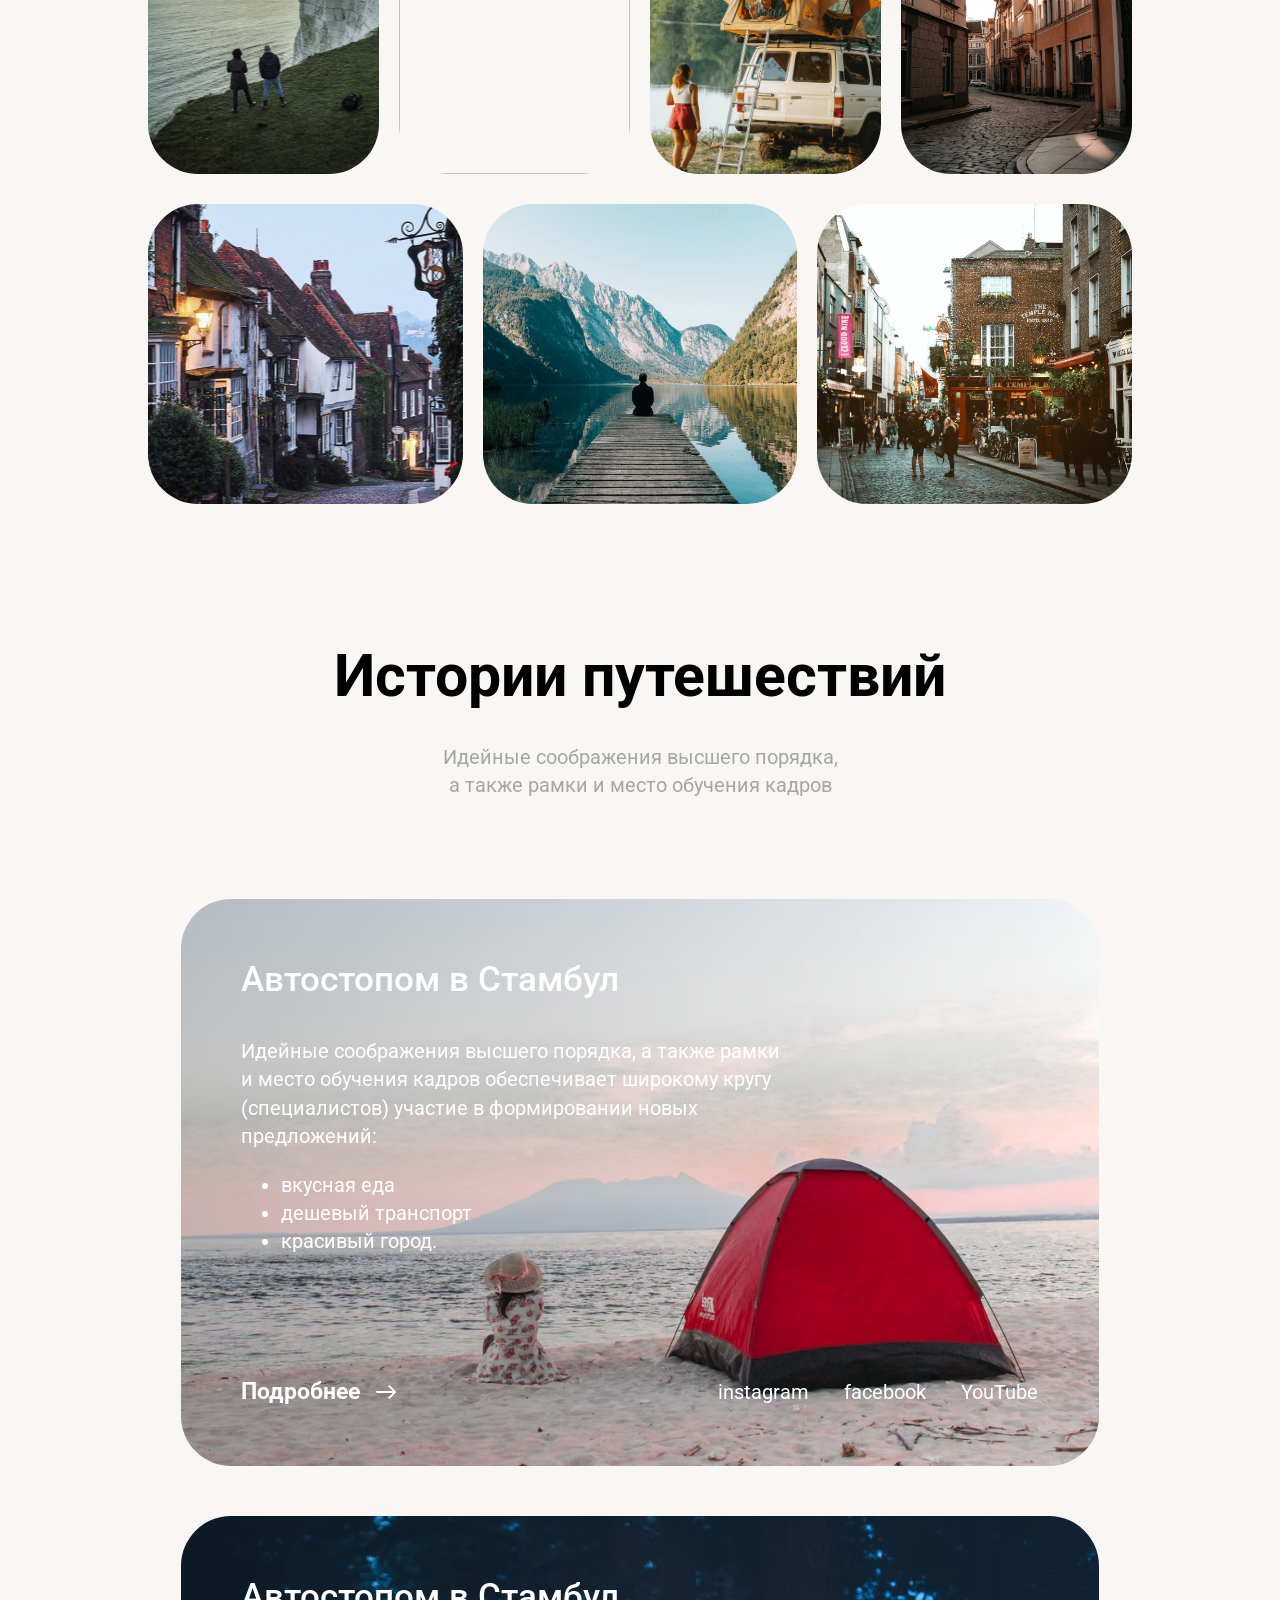
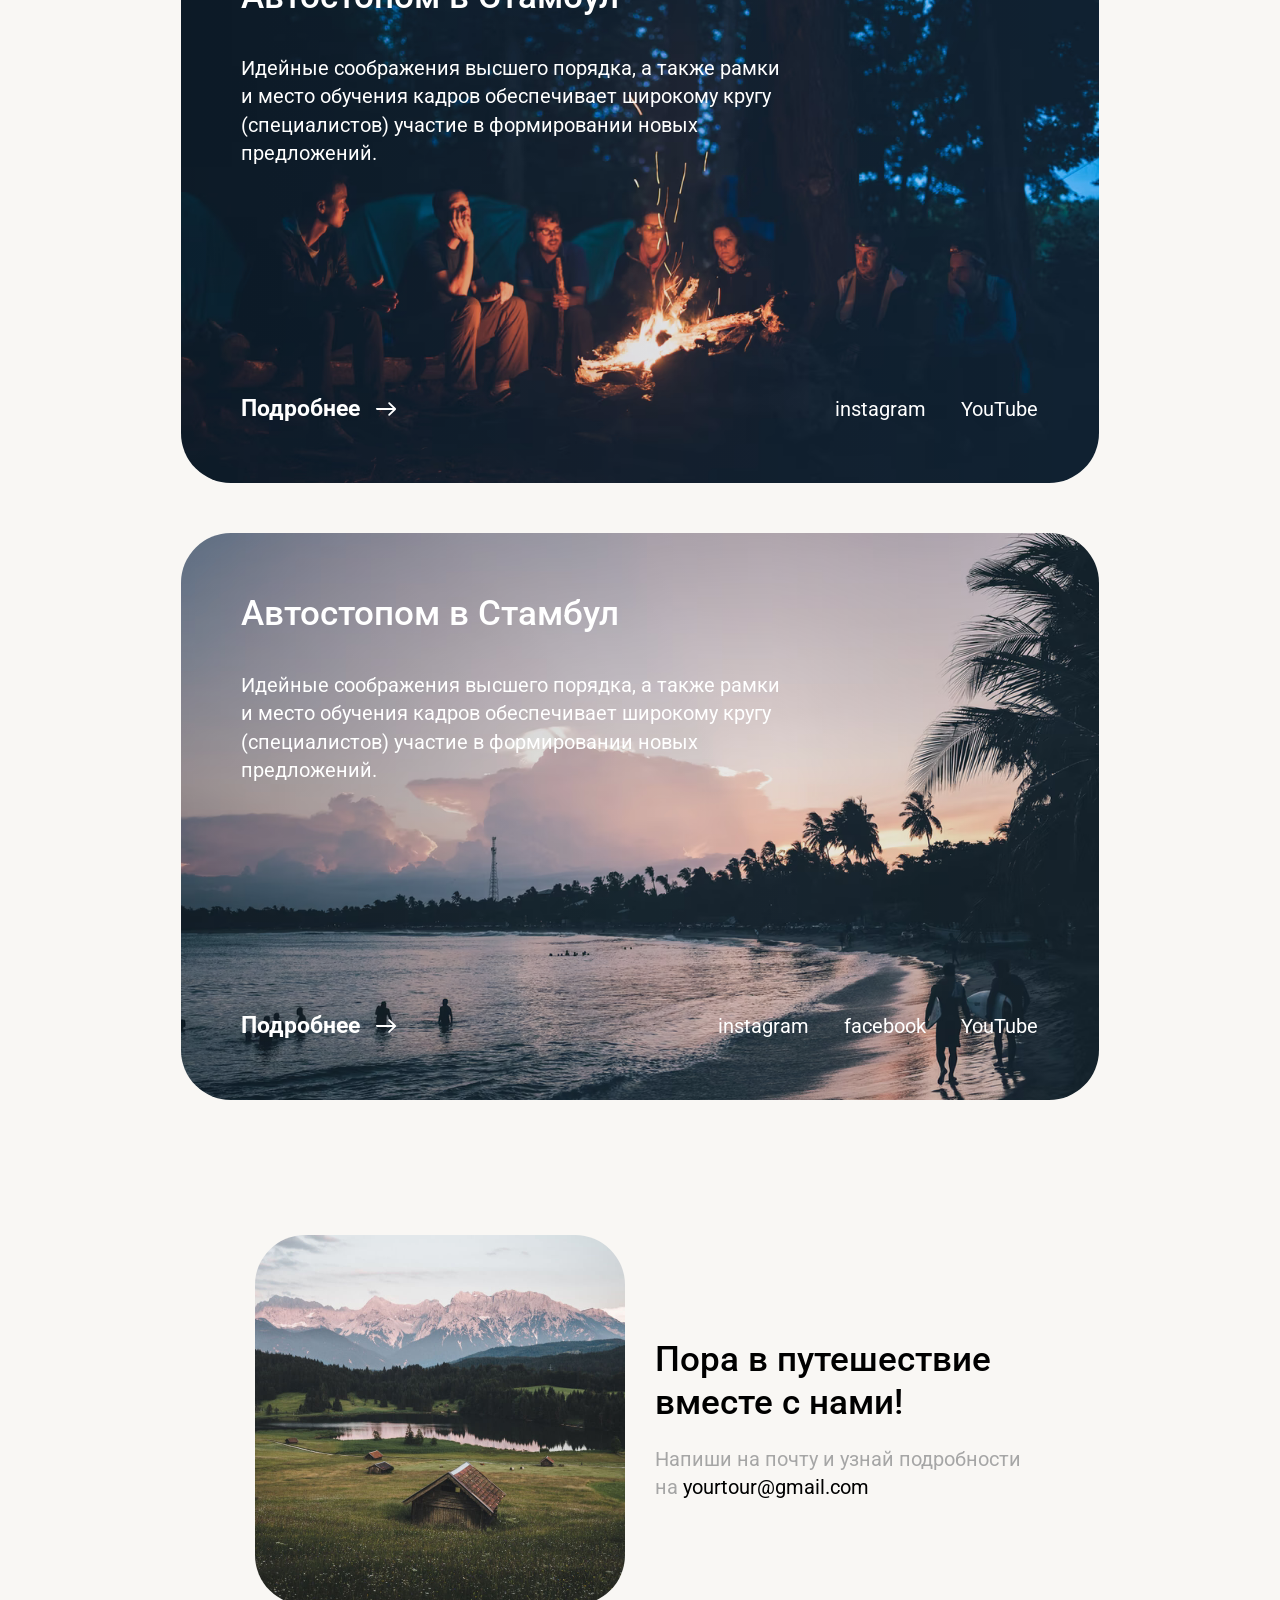
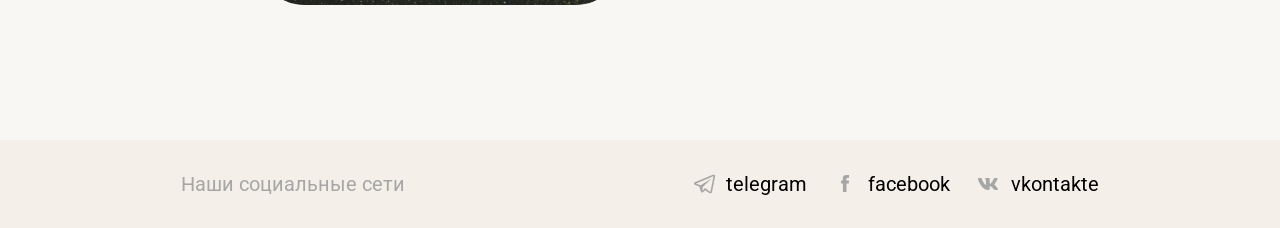
==== commit cc826879: "Add files via upload" ====
--- a/index.html
+++ b/index.html
@@ -1,374 +1,374 @@
-<!DOCTYPE html>
-<html lang="ru" style="overflow-x: hidden;">
-<head>
-    <meta charset="UTF-8">
-    <meta name="viewport" content="width=device-width, initial-scale=1.0, user-scalable=no">
-
-    <meta name="title" content="Твоё идеальное путешествие">
-    <meta name="description" content="Выбери своё собственное идеальное путешествие и отправься в него вместе с нами!">
-    <meta name="keywords" content="путешествие, идеальное путешествие, тур, автостопом">
-
-    <link rel="icon" href="./resources-view/favicon32.png" type="image/png" sizes="32x32">
-    <link rel="stylesheet" href="./resources-code/body.css">
-
-    <link rel="preconnect" href="https://fonts.googleapis.com">
-    <link rel="preconnect" href="https://fonts.gstatic.com" crossorigin>
-    <link href="https://fonts.googleapis.com/css2?family=Roboto:ital,wght@0,100;0,300;0,400;0,500;0,700;0,900;1,100;1,300;1,400;1,500;1,700;1,900&display=swap" rel="stylesheet">
-
-    <title>Твоё идеальное путешествие</title>
-</head>
-
-<body>
-    <header>
-        <div class="head img"> <img class="head_img" src="./resources-view/header-img.png" alt="header image"></div>
-        <div class="head">
-            <div class="head_menu">
-                <div class="logo"><img class="logo" src="./resources-view/YourTour.svg" alt="site_logo"></div>
-                <div class="head_menu_ref">
-                    <p class="head-menu normal no_margin"><a class="head_menu" href="#tours">Тур</a></p>
-                    <p class="head-menu normal no_margin"><a class="head_menu" href="#create-tour">Создать тур</a></p>
-                    <p class="head-menu normal no_margin"><a class="head_menu" href="#feedbacks">Отзывы</a></p>
-                    <p class="head-menu normal no_margin"><a class="head_menu" href="#histories">Истории</a></p>
-                </div>
-                <p class="head-menu normal no_margin">+7 999 999 99 99</p>
-            </div>
-            <div class="head_content">
-                <h1 class="no_margin">Идеальные путеществия существуют</h1>
-                <p class="normal no_margin">Идейные соображения высшего порядка, а также рамки и место обучения кадров</p>
-                <button class="head_button" type="submit"><p class="normal no_margin">Найти тур</p></button>
-            </div>
-        </div>
-    </header>
-
-    <main>
-        <div class="fixed_menu unvisible">
-            <div class="logo"><img class="logo black" src="./resources-view/YourTour.svg" alt="site_logo"></div>
-                <div class="head_menu_ref">
-                    <p class="head-menu normal no_margin"><a class="head_menu" href="#tours">Тур</a></p>
-                    <p class="head-menu normal no_margin"><a class="head_menu" href="#create-tour">Создать тур</a></p>
-                    <p class="head-menu normal no_margin"><a class="head_menu" href="#feedbacks">Отзывы</a></p>
-                    <p class="head-menu normal no_margin"><a class="head_menu" href="#histories">Истории</a></p>
-                </div>
-                <p class="head-menu normal no_margin">+7 999 999 99 99</p>
-        </div>
-
-        <section class="tours fixed" id="tours">
-            <div class="description turs">
-                <h2 class="description turs">Выбери свой тур</h2>
-                <div class="tour_type_select">
-                    <p class="tours big no_margin active">Популярные</p>
-                    <p class="tours big no_margin">Авторские</p>
-                    <p class="tours big no_margin">Походы</p>
-                    <p class="tours big no_margin">Сплавы</p>
-                    <p class="tours big no_margin">Велопрогулки</p>
-                </div>
-            </div>
-            <div class="tours_cards">
-                <div class="tour">
-                    <div class="tour_photo"><img class="tour fixed" src="./resources-view/card tour photo-1.png" alt="tour photo"></div>
-                    <div class="tour_card_content">
-                        <div class="tour_description">
-                            <h3 class="no_margin">Путешествие в горы</h3>
-                            <p class="small no_margin">от 80 000 руб</p>
-                        </div>
-                        <div class="tour_footer">
-                            <p class="big no_margin">Подробнее</p>
-                            <img src="./resources-view/arrow bt.svg" alt="arrow" class="arrow">
-                        </div>
-                    </div>
-                </div>
-                <div class="tour">
-                    <div class="tour_photo"><img class="tour" src="./resources-view/card tour photo-2.png" alt="tour photo"></div>
-                    <div class="tour_card_content">
-                        <div class="tour_description">
-                            <h3 class="no_margin">Путешествие в горы</h3>
-                            <p class="small no_margin">от 80 000 руб</p>
-                        </div>
-                        <div class="tour_footer">
-                            <p class="big no_margin">Подробнее</p>
-                            <img src="./resources-view/arrow bt.svg" alt="arrow" class="arrow">
-                        </div>
-                    </div>
-                </div>
-                <div class="tour">
-                    <div class="tour_photo"><img class="tour" src="./resources-view/card tour photo-3.png" alt="tour photo"></div>
-                    <div class="tour_card_content">
-                        <div class="tour_description">
-                            <h3 class="no_margin">Путешествие в горы</h3>
-                            <p class="small no_margin">от 80 000 руб</p>
-                        </div>
-                        <div class="tour_footer">
-                            <p class="big no_margin">Подробнее</p>
-                            <img src="./resources-view/arrow bt.svg" alt="arrow" class="arrow">
-                        </div>
-                    </div>
-                </div>
-                <div class="tour">
-                    <div class="tour_photo"><img class="tour fixed" src="./resources-view/card tour photo-4.png" alt="tour photo"></div>
-                    <div class="tour_card_content">
-                        <div class="tour_description">
-                            <h3 class="no_margin">Путешествие в горы</h3>
-                            <p class="small no_margin">от 80 000 руб</p>
-                        </div>
-                        <div class="tour_footer">
-                            <p class="big no_margin">Подробнее</p>
-                            <img src="./resources-view/arrow bt.svg" alt="arrow" class="arrow">
-                        </div>
-                    </div>
-                </div>
-                <div class="tour">
-                    <div class="tour_photo"><img class="tour" src="./resources-view/card tour photo-5.jfif" alt="tour photo"></div>
-                    <div class="tour_card_content">
-                        <div class="tour_description">
-                            <h3 class="no_margin">Путешествие в горы</h3>
-                            <p class="small no_margin">от 80 000 руб</p>
-                        </div>
-                        <div class="tour_footer">
-                            <p class="big no_margin">Подробнее</p>
-                            <img src="./resources-view/arrow bt.svg" alt="arrow" class="arrow">
-                        </div>
-                    </div>
-                </div>
-                <div class="tour">
-                    <div class="tour_photo"><img class="tour" src="./resources-view/card tour photo-6.jpg" alt="tour photo"></div>
-                    <div class="tour_card_content">
-                        <div class="tour_description">
-                            <h3 class="no_margin">Путешествие в горы</h3>
-                            <p class="small no_margin">от 80 000 руб</p>
-                        </div>
-                        <div class="tour_footer">
-                            <p class="big no_margin">Подробнее</p>
-                            <img src="./resources-view/arrow bt.svg" alt="arrow" class="arrow">
-                        </div>
-                    </div>
-                </div>
-            </div>
-        </section>
-        <section class="create-tour" id="create-tour">
-            <div class="description">
-                <h2 class="description">Собери свой тур</h2>
-                <p class="description normal">Идейные соображения высшего порядка,
-                    а также рамки и место обучения кадров</p>
-            </div>
-            <form class="size_1920">
-                <div class="fields_group">
-                    <div class="field name">
-                        <p class="normal no_margin">Имя</p>
-                        <input type="text" name="name" placeholder="Введите Ваше имя">
-                    </div>
-                    <div class="field direction">
-                        <p class="normal no_margin">Направление</p>
-                        <select class="gray" name="direction" size="1">
-                            <option value="0" selected hidden>Куда хотите ехать</option>
-                            <option value="1">Тур: Путешествие в горы</option>
-                            <option value="2">Тур: Вдали от дома</option>
-                            <option value="3">Тур: Автостопом в Стамбул</option>
-                        </select>
-                    </div>
-                </div>
-                <div class="fields_group">
-                    <div class="field email">
-                        <p class="normal no_margin">Email</p>
-                        <input type="email" name="email" placeholder="example@mail.ru">
-                    </div>
-                    <div class="field phone">
-                        <p class="normal no_margin">Телефон</p>
-                        <input type="tel" name="phone" placeholder="+ 7 (_ _ _) _ _ _ - _ _ - _ _">
-                    </div>
-                </div>
-                <div class="fields_group">
-                    <div class="field date">
-                        <p class="normal no_margin">Дата от</p>
-                        <input type="text" name="date from" placeholder="ДД.ММ.ГГГГ">
-                    </div>
-                    <div class="field date">
-                        <p class="normal no_margin">Дата до</p>
-                        <input type="text" name="date to" placeholder="ДД.ММ.ГГГГ">
-                    </div>
-                </div>
-                <div class="field comment">
-                    <p class="normal no_margin">Комментарий</p>
-                    <textarea name="comment"></textarea>
-                </div>
-                <div class="field age">
-                    <p class="normal no_margin">Вам есть 18 лет?</p>
-                    <div class="radio">
-                        <label><input type="radio" name="age"><p class="normal no_margin">Да</p></label>
-                        <label><input type="radio" name="age"><p class="normal no_margin">Нет</p></label>
-                    </div>
-                </div>
-                <div class="licens"><input type="checkbox" name="licens"> <p class="normal no_margin gray">   Нажимая кнопку, я принимаю условия <span class="licens">Лицензионного договора</span></p></div>
-                <div class="buttons">
-                    <button class="submit" type="submit">Найти тур</button>
-                    <button class="reset" type="reset">Сбросить</button>
-                </div>
-            </form>
-        </section>
-        <section class="feedbacks " id="feedbacks">
-            <div class="description">
-                <h2 class="description">Отзовы наших путешественников</h2>
-                <p class="description normal">Идейные соображения высшего порядка,
-                    а также рамки и место обучения кадров</p>
-            </div>
-            <div class="feedbacks">
-                <article class="feedbacks_feedback">
-                    <p class="big feedbacks_feedback_text">Идейные соображения высшего порядка, а также рамки и место обучения кадров обеспечивает широкому кругу (специалистов) участие в формировании новых предложений. Идейные соображения высшего порядка, а также начало повседневной работы по формированию позиции позволяет оценить значение модели развития.</p>
-                    <div class="feedbacks_feedback_feedbacker">
-                        <div class="feedbacks_feedback_feedbacker_info">
-                            <h3 class="feedbacks_feedback_feedbacker_info_name">Мария</h3>
-                            <p class="small feedbacks_feedback_feedbacker_info_tour">Тур: Вдали от дома</p>
-                        </div>
-                        <img class="feedbacks_feedback_feedbacker_photo" src="resources-view/review-photo-1.jpg" width="75" height="75" alt="Фото" style="border-radius: 100px;">
-                    </div>
-                </article>
-                <article class="feedbacks_feedback">
-                    <p class="big feedbacks_feedback_text">Равным образом постоянный количественный рост и сфера нашей активности играет важную роль в формировании системы обучения кадров, соответствует насущным потребностям.
-
-                        <br><br>Значимость этих проблем настолько очевидна, что дальнейшее развитие различных форм деятельности обеспечивает широкому кругу (специалистов) участие в формировании новых предложений. Повседневная практика показывает, что реализация намеченных плановых заданий в значительной степени обуславливает создание модели развития.</p>
-                    <div class="feedbacks_feedback_feedbacker">
-                        <div class="feedbacks_feedback_feedbacker_info">
-                            <h3 class="feedbacks_feedback_feedbacker_info_name">Павел</h3>
-                            <p class="small feedbacks_feedback_feedbacker_info_tour">Тур: Путешествие в горы</p>
-                        </div>
-                        <img class="feedbacks_feedbacker-photo" src="resources-view/review photo-2.jpg" width="75" height="75" alt="Фото" style="border-radius: 100px;">
-                    </div>
-                </article>
-            </div>
-        </section>
-        <section class="photos" id="photos">
-            <div class="description">
-                <h2 class="description" style="max-width: none;">Фотографии путешествий</h2>
-                <p class="normal description">Идейные соображения высшего порядка,
-                    а также рамки и место обучения кадров</p>
-            </div>
-            <div class="photos">
-                <div class="photos_line I">
-                    <div class="photos_photo"><img class="photos_photo" src="./resources-view/travel photo-1.jpg"></div>
-                    <div class="photos_photo on_fhd"><img class="photos_photo" src="./resources-view/travel photo-2.jpg"></div>
-                    <div class="photos_photo on_1024"><img class="photos_photo fixed" src="./resources-view/travel photo-3.png"></div>
-                    <div class="photos_photo"><img class="photos_photo" src="./resources-view/travel photo-4.png"></div>
-                </div>
-                <div class="photos_line II">
-                    <div class="photos_photo narrow"><img class="photos_photo narrow" src="./resources-view/travel photo-5.jpg"></div>
-                    <div class="photos_photo narrow on_1024"><img class="photos_photo narrow" src="./resources-view/travel photo-6.png"></div>
-                    <div class="photos_photo narrow on_fhd"><img class="photos_photo narrow" src="./resources-view/travel photo-7.jpg"></div>
-                    <div class="photos_photo narrow"><img class="photos_photo narrow fixed" src="./resources-view/travel photo-8.png"></div>
-                    <div class="photos_photo narrow"><img class="photos_photo narrow fixed" src="./resources-view/travel photo-13.png"></div>
-                </div>
-                <div class="photos_line III">
-                    <div class="photos_photo"><img class="photos_photo move_on_mobile" src="./resources-view/travel photo-9.jpg"></div>
-                    <div class="photos_photo"><img class="photos_photo" src="./resources-view/travel photo-10.png"></div>
-                    <div class="photos_photo on_1024"><img class="photos_photo" src="./resources-view/travel photo-11.png"></div>
-                    <div class="photos_photo on_fhd"><img class="photos_photo" src="./resources-view/travel photo-12.jpg"></div>
-                </div>
-            </div>
-        </section>
-        <section class="histories" id="histories">
-            <div class="description">
-                <h2 class="description histories">Истории путешествий</h2>
-                <p class="normal description">Идейные соображения высшего порядка,
-                    а также рамки и место обучения кадров</p>
-            </div>
-            <div class="histories">
-                <div class="history one">
-                    <div class="history_image"><img src="./resources-view/story photo 1.png" alt="Story photo 1" class="story rotated uped"></div>
-                    <div class="history_description">
-                        <h3 class="history_description">Автостопом в Стамбул</h3>
-                        <p class="normal history_description">Идейные соображения высшего порядка, а также рамки и место обучения кадров обеспечивает широкому кругу (специалистов) участие в формировании новых предложений:
-
-                            <ul class="history_description">
-                                <li>вкусная еда</li>
-                                <li>дешевый транспорт</li>
-                                <li>красивый город.</li>
-                            </ul>
-                        </p>
-                    </div>
-                    <div class="history_footer">
-                        <div class="history_footer_more">
-                            <p class="big no_margin">Подробнее</p>
-                            <img src="./resources-view/arrow bt.svg" alt="arrow" class="arrow">
-                        </div>
-                        <div class="history_footer_social">
-                            <p class="normal no_margin social">instagram</p>
-                            <p class="normal no_margin social">facebook</p>
-                            <p class="normal no_margin social">YouTube</p>
-                        </div>
-                    </div>
-                </div>
-                <div class="history two">
-                    <div class="history_image"><img src="./resources-view/story photo 2.png" alt="Story photo 2" class="story"></div>
-                    <div class="history_description">
-                        <h3 class="history_description">Автостопом в Стамбул</h3>
-                        <p class="normal history_description">Идейные соображения высшего порядка, а также рамки и место обучения кадров обеспечивает широкому кругу (специалистов) участие в формировании новых предложений.
-                        </p>
-                    </div>
-                    <div class="history_footer">
-                        <div class="history_footer_more">
-                            <p class="big no_margin">Подробнее</p>
-                            <img src="./resources-view/arrow bt.svg" alt="arrow" class="arrow">
-                        </div>
-                        <div class="history_footer_social">
-                            <p class="normal no_margin social">instagram</p>
-                            <p class="normal no_margin social">YouTube</p>
-                        </div>
-                    </div>
-                </div>
-                <div class="history three">
-                    <div class="history_image"><img src="./resources-view/story photo 3.png" alt="Story photo 3" class="story rotated"></div>
-                    <div class="history_description">
-                        <h3 class="history_description">Автостопом в Стамбул</h3>
-                        <p class="normal history_description">Идейные соображения высшего порядка, а также рамки и место обучения кадров обеспечивает широкому кругу (специалистов) участие в формировании новых предложений.
-                        </p>
-                    </div>
-                    <div class="history_footer">
-                        <div class="history_footer_more">
-                            <p class="big no_margin">Подробнее</p>
-                            <img src="./resources-view/arrow bt.svg" alt="arrow" class="arrow">
-                        </div>
-                        <div class="history_footer_social">
-                            <p class="normal no_margin social">instagram</p>
-                            <p class="normal no_margin social">facebook</p>
-                            <p class="normal no_margin social">YouTube</p>
-                        </div>
-                    </div>
-                </div>
-            </div>
-        </section>
-        <section class="CTA">
-            <div class="CTA">
-                <div class="CTA_photo">
-                    <img src="./resources-view/footer photo.jpg" alt="Изображение" class="CTA_photo">
-                </div>
-                <div class="CTA_description">
-                    <h3 class="CTA_description">Пора в путешествие вместе с нами!</h3>
-                    <p class="normal gray no_margin">Напиши на почту и узнай подробности на <span class="CTA email">yourtour@gmail.com</span></p>
-                </div>
-            </div>
-        </section>
-    </main>
-
-    <footer>
-        <div class="footer size_1920">
-            <div class="footer_content">
-                <p class="normal gray no_margin">Наши социальные сети</p>
-            </div>
-            <div class="footer_content social">
-                <div>
-                    <img src="./resources-view/Vector.svg" alt="telegram" class="telegram">
-                    <p class="normal no_margin"><span>telegram</span></p>
-                </div>
-                <div>
-                    <img src="./resources-view/fb.svg" alt="facebook" class="facebook">
-                    <p class="normal no_margin"><span>facebook</span></p>
-                </div>
-                <div>
-                    <img src="./resources-view/vk.svg" alt="vk" class="vk">
-                    <p class="normal no_margin"><span>vkontakte</span></p>
-                </div>
-            
-            </div>
-        </div>
-        <script src="./resources-code/script.js"></script>
-    </footer>
-</body>
-</html>
+<!DOCTYPE html>
+<html lang="ru">
+<head>
+    <meta charset="UTF-8">
+    <meta name="viewport" content="width=device-width, initial-scale=1.0, user-scalable=no">
+
+    <meta name="title" content="Твоё идеальное путешествие">
+    <meta name="description" content="Выбери своё собственное идеальное путешествие и отправься в него вместе с нами!">
+    <meta name="keywords" content="путешествие, идеальное путешествие, тур, автостопом">
+
+    <link rel="icon" href="./resources-view/favicon32.png" type="image/png" sizes="32x32">
+    <link rel="stylesheet" href="./resources-code/body.css">
+
+    <link rel="preconnect" href="https://fonts.googleapis.com">
+    <link rel="preconnect" href="https://fonts.gstatic.com" crossorigin>
+    <link href="https://fonts.googleapis.com/css2?family=Roboto:ital,wght@0,100;0,300;0,400;0,500;0,700;0,900;1,100;1,300;1,400;1,500;1,700;1,900&display=swap" rel="stylesheet">
+
+    <title>Твоё идеальное путешествие</title>
+</head>
+
+<body>
+    <header>
+        <div class="head img"> <img class="head_img" src="./resources-view/header-img.png" alt="header image"></div>
+        <div class="head">
+            <div class="head_menu">
+                <div class="logo"><img class="logo" src="./resources-view/YourTour.svg" alt="site_logo"></div>
+                <div class="head_menu_ref">
+                    <p class="head-menu normal no_margin"><a class="head_menu" href="#tours">Тур</a></p>
+                    <p class="head-menu normal no_margin"><a class="head_menu" href="#create-tour">Создать тур</a></p>
+                    <p class="head-menu normal no_margin"><a class="head_menu" href="#feedbacks">Отзывы</a></p>
+                    <p class="head-menu normal no_margin"><a class="head_menu" href="#histories">Истории</a></p>
+                </div>
+                <p class="head-menu normal no_margin">+7 999 999 99 99</p>
+            </div>
+            <div class="head_content">
+                <h1 class="no_margin">Идеальные путеществия существуют</h1>
+                <p class="normal no_margin">Идейные соображения высшего порядка, а также рамки и место обучения кадров</p>
+                <button class="head_button" type="submit"><p class="normal no_margin">Найти тур</p></button>
+            </div>
+        </div>
+    </header>
+
+    <main>
+        <div class="fixed_menu unvisible">
+            <div class="logo"><img class="logo black" src="./resources-view/YourTour.svg" alt="site_logo"></div>
+                <div class="head_menu_ref">
+                    <p class="head-menu normal no_margin"><a class="head_menu" href="#tours">Тур</a></p>
+                    <p class="head-menu normal no_margin"><a class="head_menu" href="#create-tour">Создать тур</a></p>
+                    <p class="head-menu normal no_margin"><a class="head_menu" href="#feedbacks">Отзывы</a></p>
+                    <p class="head-menu normal no_margin"><a class="head_menu" href="#histories">Истории</a></p>
+                </div>
+                <p class="head-menu normal no_margin">+7 999 999 99 99</p>
+        </div>
+
+        <section class="tours fixed" id="tours">
+            <div class="description turs">
+                <h2 class="description turs">Выбери свой тур</h2>
+                <div class="tour_type_select">
+                    <p class="tours big no_margin active">Популярные</p>
+                    <p class="tours big no_margin">Авторские</p>
+                    <p class="tours big no_margin">Походы</p>
+                    <p class="tours big no_margin">Сплавы</p>
+                    <p class="tours big no_margin">Велопрогулки</p>
+                </div>
+            </div>
+            <div class="tours_cards">
+                <div class="tour">
+                    <div class="tour_photo"><img class="tour fixed" src="./resources-view/card tour photo-1.png" alt="tour photo"></div>
+                    <div class="tour_card_content">
+                        <div class="tour_description">
+                            <h3 class="no_margin">Путешествие в горы</h3>
+                            <p class="small no_margin">от 80 000 руб</p>
+                        </div>
+                        <div class="tour_footer">
+                            <p class="big no_margin">Подробнее</p>
+                            <img src="./resources-view/arrow bt.svg" alt="arrow" class="arrow">
+                        </div>
+                    </div>
+                </div>
+                <div class="tour">
+                    <div class="tour_photo"><img class="tour" src="./resources-view/card tour photo-2.png" alt="tour photo"></div>
+                    <div class="tour_card_content">
+                        <div class="tour_description">
+                            <h3 class="no_margin">Путешествие в горы</h3>
+                            <p class="small no_margin">от 80 000 руб</p>
+                        </div>
+                        <div class="tour_footer">
+                            <p class="big no_margin">Подробнее</p>
+                            <img src="./resources-view/arrow bt.svg" alt="arrow" class="arrow">
+                        </div>
+                    </div>
+                </div>
+                <div class="tour">
+                    <div class="tour_photo"><img class="tour" src="./resources-view/card tour photo-3.png" alt="tour photo"></div>
+                    <div class="tour_card_content">
+                        <div class="tour_description">
+                            <h3 class="no_margin">Путешествие в горы</h3>
+                            <p class="small no_margin">от 80 000 руб</p>
+                        </div>
+                        <div class="tour_footer">
+                            <p class="big no_margin">Подробнее</p>
+                            <img src="./resources-view/arrow bt.svg" alt="arrow" class="arrow">
+                        </div>
+                    </div>
+                </div>
+                <div class="tour">
+                    <div class="tour_photo"><img class="tour fixed" src="./resources-view/card tour photo-4.png" alt="tour photo"></div>
+                    <div class="tour_card_content">
+                        <div class="tour_description">
+                            <h3 class="no_margin">Путешествие в горы</h3>
+                            <p class="small no_margin">от 80 000 руб</p>
+                        </div>
+                        <div class="tour_footer">
+                            <p class="big no_margin">Подробнее</p>
+                            <img src="./resources-view/arrow bt.svg" alt="arrow" class="arrow">
+                        </div>
+                    </div>
+                </div>
+                <div class="tour">
+                    <div class="tour_photo"><img class="tour" src="./resources-view/card tour photo-5.jfif" alt="tour photo"></div>
+                    <div class="tour_card_content">
+                        <div class="tour_description">
+                            <h3 class="no_margin">Путешествие в горы</h3>
+                            <p class="small no_margin">от 80 000 руб</p>
+                        </div>
+                        <div class="tour_footer">
+                            <p class="big no_margin">Подробнее</p>
+                            <img src="./resources-view/arrow bt.svg" alt="arrow" class="arrow">
+                        </div>
+                    </div>
+                </div>
+                <div class="tour">
+                    <div class="tour_photo"><img class="tour" src="./resources-view/card tour photo-6.jpg" alt="tour photo"></div>
+                    <div class="tour_card_content">
+                        <div class="tour_description">
+                            <h3 class="no_margin">Путешествие в горы</h3>
+                            <p class="small no_margin">от 80 000 руб</p>
+                        </div>
+                        <div class="tour_footer">
+                            <p class="big no_margin">Подробнее</p>
+                            <img src="./resources-view/arrow bt.svg" alt="arrow" class="arrow">
+                        </div>
+                    </div>
+                </div>
+            </div>
+        </section>
+        <section class="create-tour" id="create-tour">
+            <div class="description">
+                <h2 class="description">Собери свой тур</h2>
+                <p class="description normal">Идейные соображения высшего порядка,
+                    а также рамки и место обучения кадров</p>
+            </div>
+            <form class="size_1920">
+                <div class="fields_group">
+                    <div class="field name">
+                        <p class="normal no_margin">Имя</p>
+                        <input type="text" name="name" placeholder="Введите Ваше имя">
+                    </div>
+                    <div class="field direction">
+                        <p class="normal no_margin">Направление</p>
+                        <select class="gray" name="direction" size="1">
+                            <option value="0" selected hidden>Куда хотите ехать</option>
+                            <option value="1">Тур: Путешествие в горы</option>
+                            <option value="2">Тур: Вдали от дома</option>
+                            <option value="3">Тур: Автостопом в Стамбул</option>
+                        </select>
+                    </div>
+                </div>
+                <div class="fields_group">
+                    <div class="field email">
+                        <p class="normal no_margin">Email</p>
+                        <input type="email" name="email" oninput="this.value = this.value.replace(/[^a-z, @, 0-9, .]/, '')" placeholder="example@mail.ru">
+                    </div>
+                    <div class="field phone">
+                        <p class="normal no_margin">Телефон</p>
+                        <input type="tel" name="phone" oninput="this.value = this.value.replace(/[^0-9, +]/, '')" pattern="[0-9]{2}.[0-9]{2}.[0-9]{4}" placeholder="+ 7 (_ _ _) _ _ _ - _ _ - _ _">
+                    </div>
+                </div>
+                <div class="fields_group">
+                    <div class="field date">
+                        <p class="normal no_margin">Дата от</p>
+                        <input class="date gray" type="date" name="date from" placeholder="ДД.ММ.ГГГГ">
+                    </div>
+                    <div class="field date">
+                        <p class="normal no_margin">Дата до</p>
+                        <input class="date gray" type="date" name="date to" placeholder="ДД.ММ.ГГГГ">
+                    </div>
+                </div>
+                <div class="field comment">
+                    <p class="normal no_margin">Комментарий</p>
+                    <textarea name="comment"></textarea>
+                </div>
+                <div class="field age">
+                    <p class="normal no_margin">Вам есть 18 лет?</p>
+                    <div class="radio">
+                        <label><input type="radio" name="age"><p class="normal no_margin">Да</p></label>
+                        <label><input type="radio" name="age"><p class="normal no_margin">Нет</p></label>
+                    </div>
+                </div>
+                <div class="licens"><input type="checkbox" name="licens"> <p class="normal no_margin gray">   Нажимая кнопку, я принимаю условия <span class="licens">Лицензионного договора</span></p></div>
+                <div class="buttons">
+                    <button class="submit" type="submit">Найти тур</button>
+                    <button class="reset" type="reset">Сбросить</button>
+                </div>
+            </form>
+        </section>
+        <section class="feedbacks " id="feedbacks">
+            <div class="description">
+                <h2 class="description">Отзовы наших путешественников</h2>
+                <p class="description normal">Идейные соображения высшего порядка,
+                    а также рамки и место обучения кадров</p>
+            </div>
+            <div class="feedbacks">
+                <article class="feedbacks_feedback">
+                    <p class="big feedbacks_feedback_text">Идейные соображения высшего порядка, а также рамки и место обучения кадров обеспечивает широкому кругу (специалистов) участие в формировании новых предложений. Идейные соображения высшего порядка, а также начало повседневной работы по формированию позиции позволяет оценить значение модели развития.</p>
+                    <div class="feedbacks_feedback_feedbacker">
+                        <div class="feedbacks_feedback_feedbacker_info">
+                            <h3 class="feedbacks_feedback_feedbacker_info_name">Мария</h3>
+                            <p class="small feedbacks_feedback_feedbacker_info_tour">Тур: Вдали от дома</p>
+                        </div>
+                        <img class="feedbacks_feedback_feedbacker_photo" src="resources-view/review-photo-1.jpg" width="75" height="75" alt="Фото" style="border-radius: 100px;">
+                    </div>
+                </article>
+                <article class="feedbacks_feedback">
+                    <p class="big feedbacks_feedback_text">Равным образом постоянный количественный рост и сфера нашей активности играет важную роль в формировании системы обучения кадров, соответствует насущным потребностям.
+
+                        <br><br>Значимость этих проблем настолько очевидна, что дальнейшее развитие различных форм деятельности обеспечивает широкому кругу (специалистов) участие в формировании новых предложений. Повседневная практика показывает, что реализация намеченных плановых заданий в значительной степени обуславливает создание модели развития.</p>
+                    <div class="feedbacks_feedback_feedbacker">
+                        <div class="feedbacks_feedback_feedbacker_info">
+                            <h3 class="feedbacks_feedback_feedbacker_info_name">Павел</h3>
+                            <p class="small feedbacks_feedback_feedbacker_info_tour">Тур: Путешествие в горы</p>
+                        </div>
+                        <img class="feedbacks_feedbacker-photo" src="resources-view/review photo-2.jpg" width="75" height="75" alt="Фото" style="border-radius: 100px;">
+                    </div>
+                </article>
+            </div>
+        </section>
+        <section class="photos" id="photos">
+            <div class="description">
+                <h2 class="description" style="max-width: none;">Фотографии путешествий</h2>
+                <p class="normal description">Идейные соображения высшего порядка,
+                    а также рамки и место обучения кадров</p>
+            </div>
+            <div class="photos">
+                <div class="photos_line I">
+                    <div class="photos_photo"><img class="photos_photo" src="./resources-view/travel photo-1.jpg"></div>
+                    <div class="photos_photo on_fhd"><img class="photos_photo" src="./resources-view/travel photo-2.jpg"></div>
+                    <div class="photos_photo on_1024"><img class="photos_photo fixed" src="./resources-view/travel photo-3.png"></div>
+                    <div class="photos_photo"><img class="photos_photo" src="./resources-view/travel photo-4.png"></div>
+                </div>
+                <div class="photos_line II">
+                    <div class="photos_photo narrow"><img class="photos_photo narrow" src="./resources-view/travel photo-5.jpg"></div>
+                    <div class="photos_photo narrow on_1024"><img class="photos_photo narrow" src="./resources-view/travel photo-6.png"></div>
+                    <div class="photos_photo narrow on_fhd"><img class="photos_photo narrow" src="./resources-view/travel photo-7.jpg"></div>
+                    <div class="photos_photo narrow"><img class="photos_photo narrow fixed" src="./resources-view/travel photo-8.png"></div>
+                    <div class="photos_photo narrow"><img class="photos_photo narrow fixed" src="./resources-view/travel photo-13.png"></div>
+                </div>
+                <div class="photos_line III">
+                    <div class="photos_photo"><img class="photos_photo move_on_mobile" src="./resources-view/travel photo-9.jpg"></div>
+                    <div class="photos_photo"><img class="photos_photo" src="./resources-view/travel photo-10.png"></div>
+                    <div class="photos_photo on_1024"><img class="photos_photo" src="./resources-view/travel photo-11.png"></div>
+                    <div class="photos_photo on_fhd"><img class="photos_photo" src="./resources-view/travel photo-12.jpg"></div>
+                </div>
+            </div>
+        </section>
+        <section class="histories" id="histories">
+            <div class="description">
+                <h2 class="description histories">Истории путешествий</h2>
+                <p class="normal description">Идейные соображения высшего порядка,
+                    а также рамки и место обучения кадров</p>
+            </div>
+            <div class="histories">
+                <div class="history one">
+                    <div class="history_image"><img src="./resources-view/story photo 1.png" alt="Story photo 1" class="story rotated uped"></div>
+                    <div class="history_description">
+                        <h3 class="history_description">Автостопом в Стамбул</h3>
+                        <p class="normal history_description">Идейные соображения высшего порядка, а также рамки и место обучения кадров обеспечивает широкому кругу (специалистов) участие в формировании новых предложений:
+
+                            <ul class="history_description">
+                                <li>вкусная еда</li>
+                                <li>дешевый транспорт</li>
+                                <li>красивый город.</li>
+                            </ul>
+                        </p>
+                    </div>
+                    <div class="history_footer">
+                        <div class="history_footer_more">
+                            <p class="big no_margin">Подробнее</p>
+                            <img src="./resources-view/arrow bt.svg" alt="arrow" class="arrow">
+                        </div>
+                        <div class="history_footer_social">
+                            <p class="normal no_margin social">instagram</p>
+                            <p class="normal no_margin social">facebook</p>
+                            <p class="normal no_margin social">YouTube</p>
+                        </div>
+                    </div>
+                </div>
+                <div class="history two">
+                    <div class="history_image"><img src="./resources-view/story photo 2.png" alt="Story photo 2" class="story"></div>
+                    <div class="history_description">
+                        <h3 class="history_description">Автостопом в Стамбул</h3>
+                        <p class="normal history_description">Идейные соображения высшего порядка, а также рамки и место обучения кадров обеспечивает широкому кругу (специалистов) участие в формировании новых предложений.
+                        </p>
+                    </div>
+                    <div class="history_footer">
+                        <div class="history_footer_more">
+                            <p class="big no_margin">Подробнее</p>
+                            <img src="./resources-view/arrow bt.svg" alt="arrow" class="arrow">
+                        </div>
+                        <div class="history_footer_social">
+                            <p class="normal no_margin social">instagram</p>
+                            <p class="normal no_margin social">YouTube</p>
+                        </div>
+                    </div>
+                </div>
+                <div class="history three">
+                    <div class="history_image"><img src="./resources-view/story photo 3.png" alt="Story photo 3" class="story rotated"></div>
+                    <div class="history_description">
+                        <h3 class="history_description">Автостопом в Стамбул</h3>
+                        <p class="normal history_description">Идейные соображения высшего порядка, а также рамки и место обучения кадров обеспечивает широкому кругу (специалистов) участие в формировании новых предложений.
+                        </p>
+                    </div>
+                    <div class="history_footer">
+                        <div class="history_footer_more">
+                            <p class="big no_margin">Подробнее</p>
+                            <img src="./resources-view/arrow bt.svg" alt="arrow" class="arrow">
+                        </div>
+                        <div class="history_footer_social">
+                            <p class="normal no_margin social">instagram</p>
+                            <p class="normal no_margin social">facebook</p>
+                            <p class="normal no_margin social">YouTube</p>
+                        </div>
+                    </div>
+                </div>
+            </div>
+        </section>
+        <section class="CTA">
+            <div class="CTA">
+                <div class="CTA_photo">
+                    <img src="./resources-view/footer photo.jpg" alt="Изображение" class="CTA_photo">
+                </div>
+                <div class="CTA_description">
+                    <h3 class="CTA_description">Пора в путешествие вместе с нами!</h3>
+                    <p class="normal gray no_margin">Напиши на почту и узнай подробности на <span class="CTA email">yourtour@gmail.com</span></p>
+                </div>
+            </div>
+        </section>
+    </main>
+
+    <footer>
+        <div class="footer size_1920">
+            <div class="footer_content">
+                <p class="normal gray no_margin">Наши социальные сети</p>
+            </div>
+            <div class="footer_content social">
+                <div>
+                    <img src="./resources-view/Vector.svg" alt="telegram" class="telegram">
+                    <p class="normal no_margin"><span>telegram</span></p>
+                </div>
+                <div>
+                    <img src="./resources-view/fb.svg" alt="facebook" class="facebook">
+                    <p class="normal no_margin"><span>facebook</span></p>
+                </div>
+                <div>
+                    <img src="./resources-view/vk.svg" alt="vk" class="vk">
+                    <p class="normal no_margin"><span>vkontakte</span></p>
+                </div>
+            
+            </div>
+        </div>
+        <script src="./resources-code/script.js"></script>
+    </footer>
+</body>
+</html>
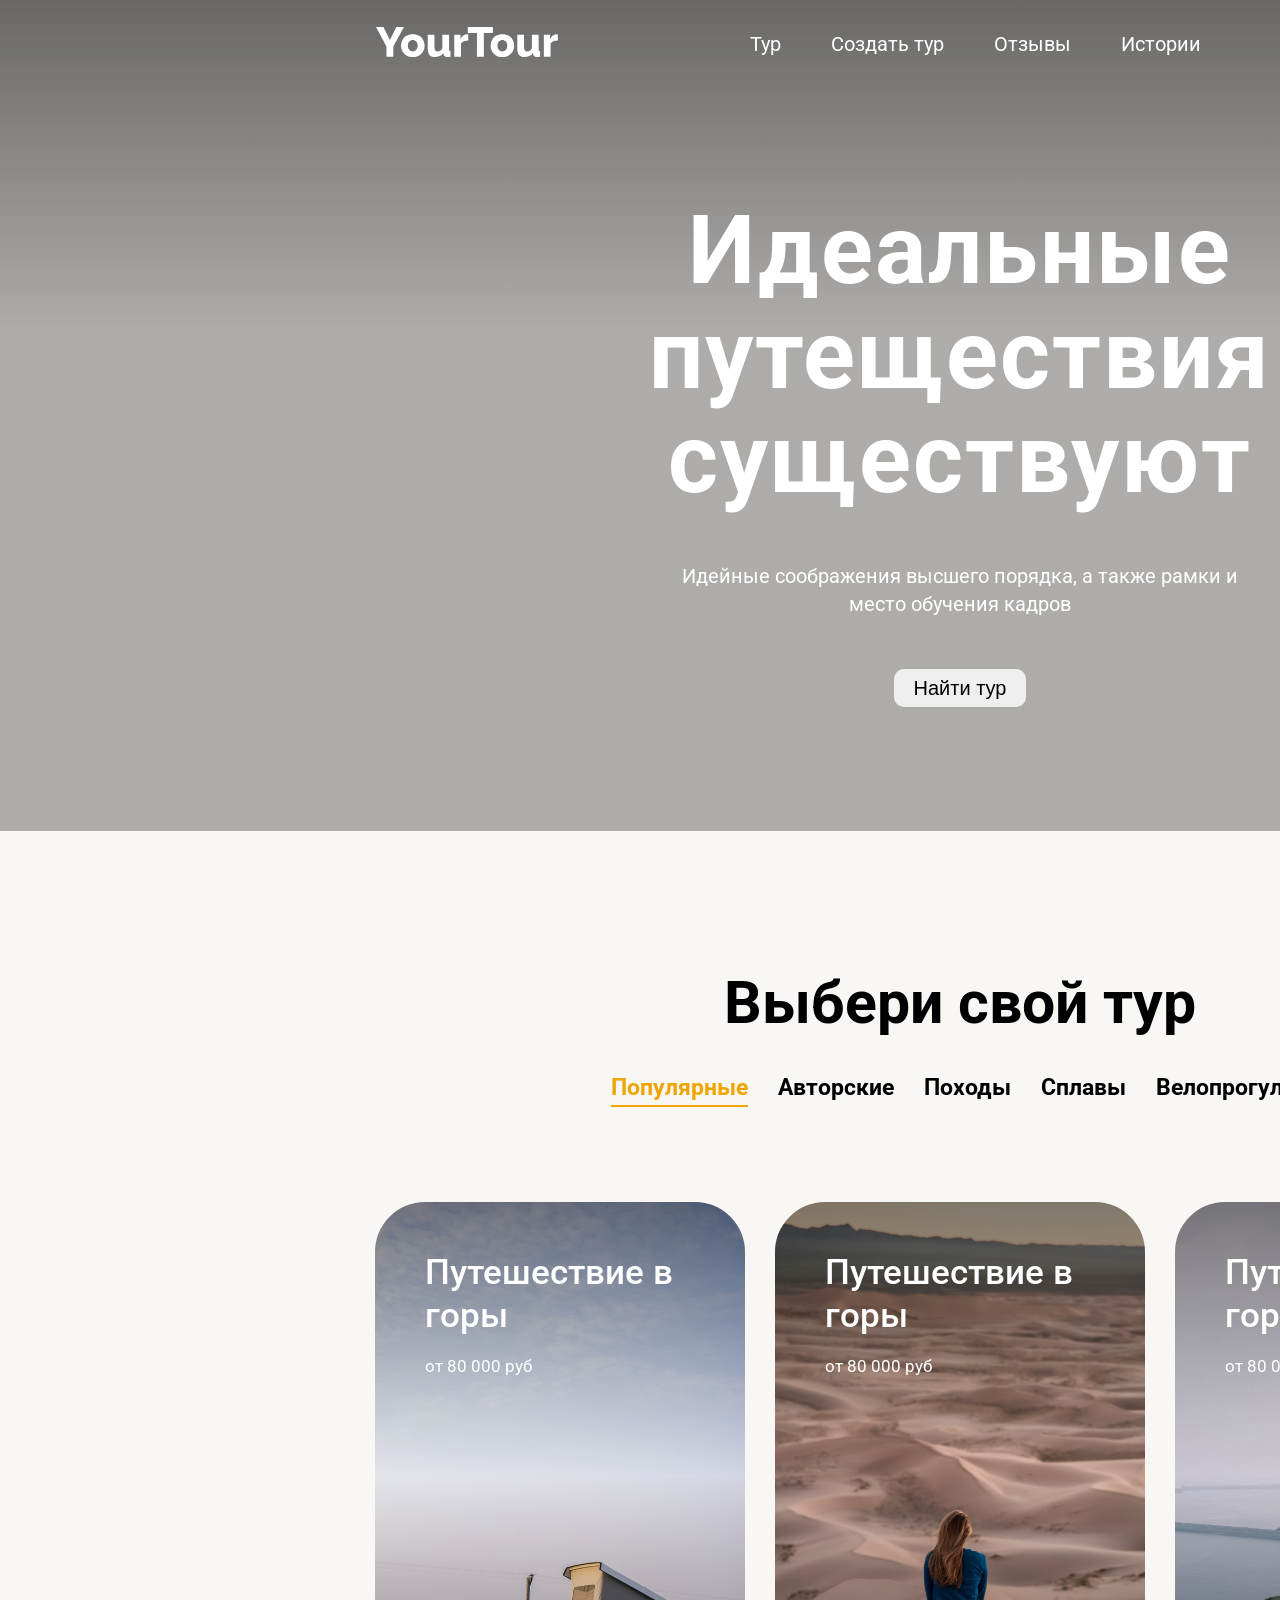
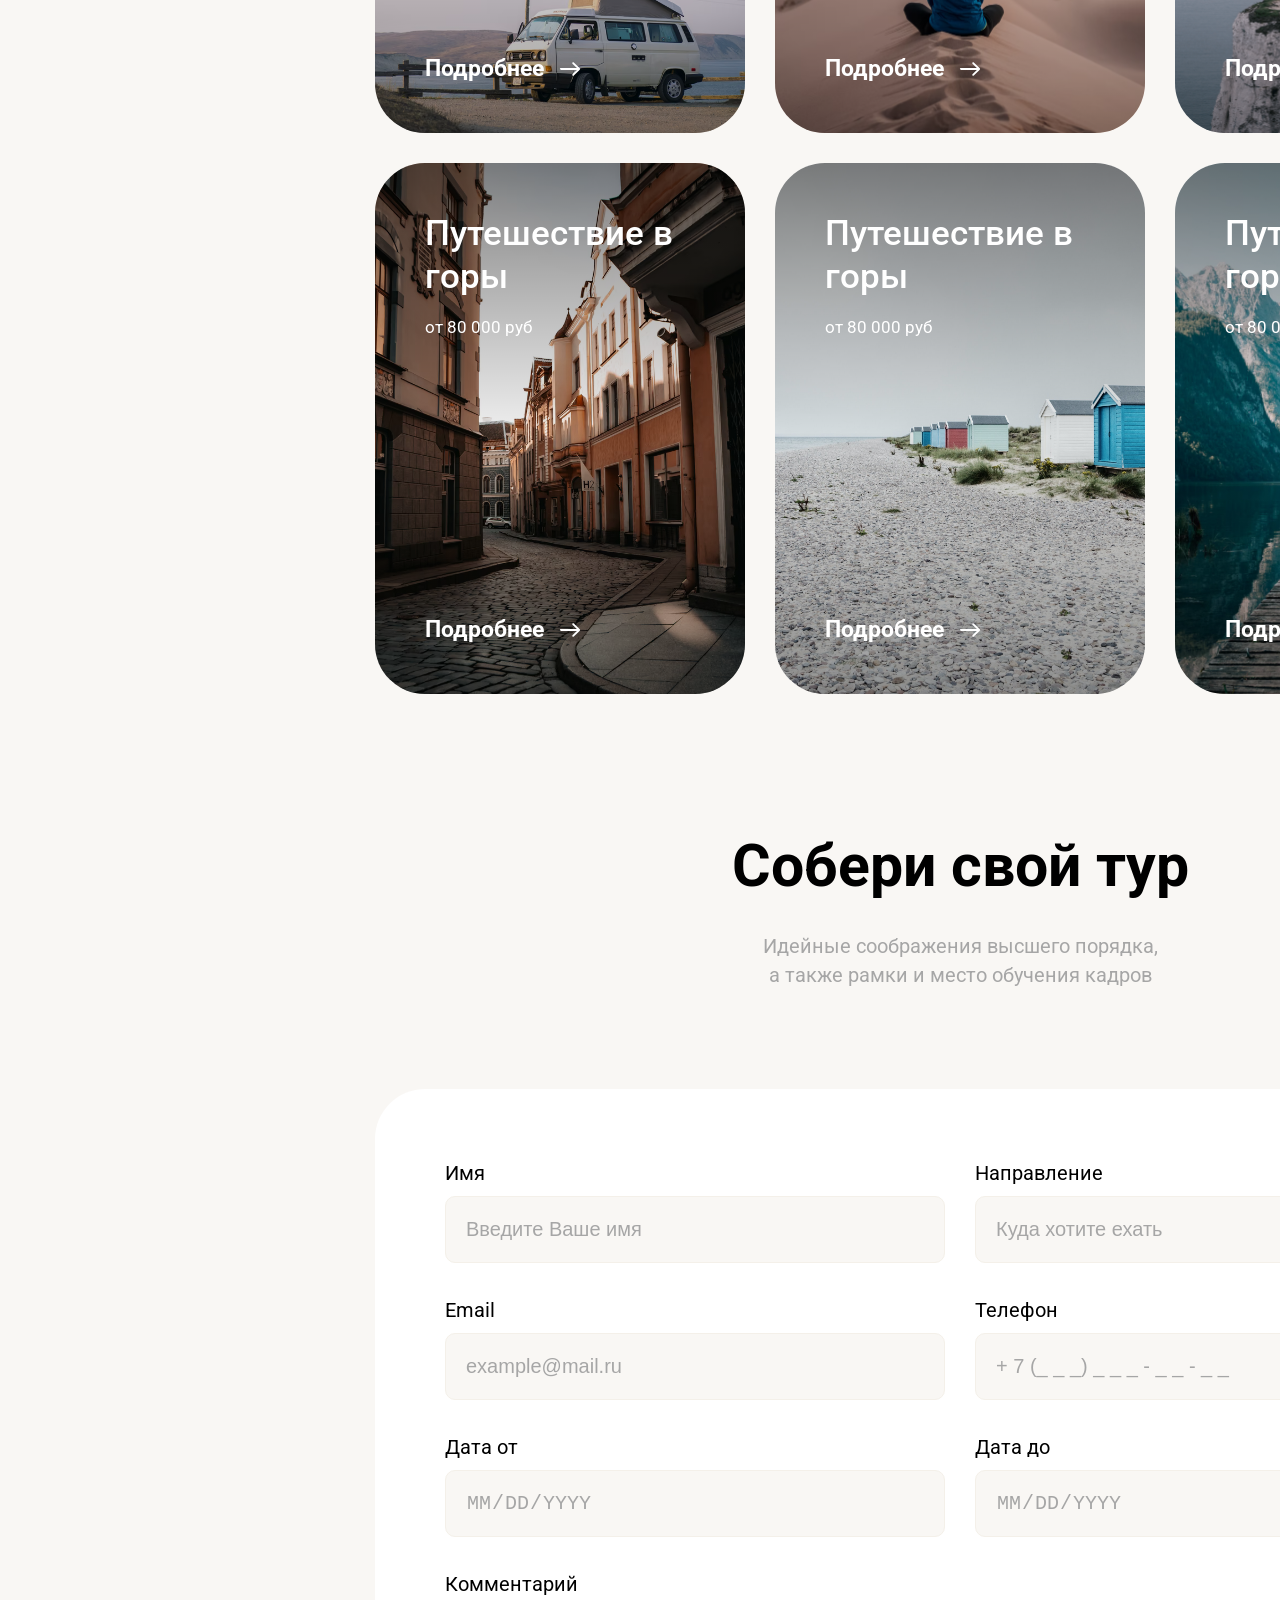
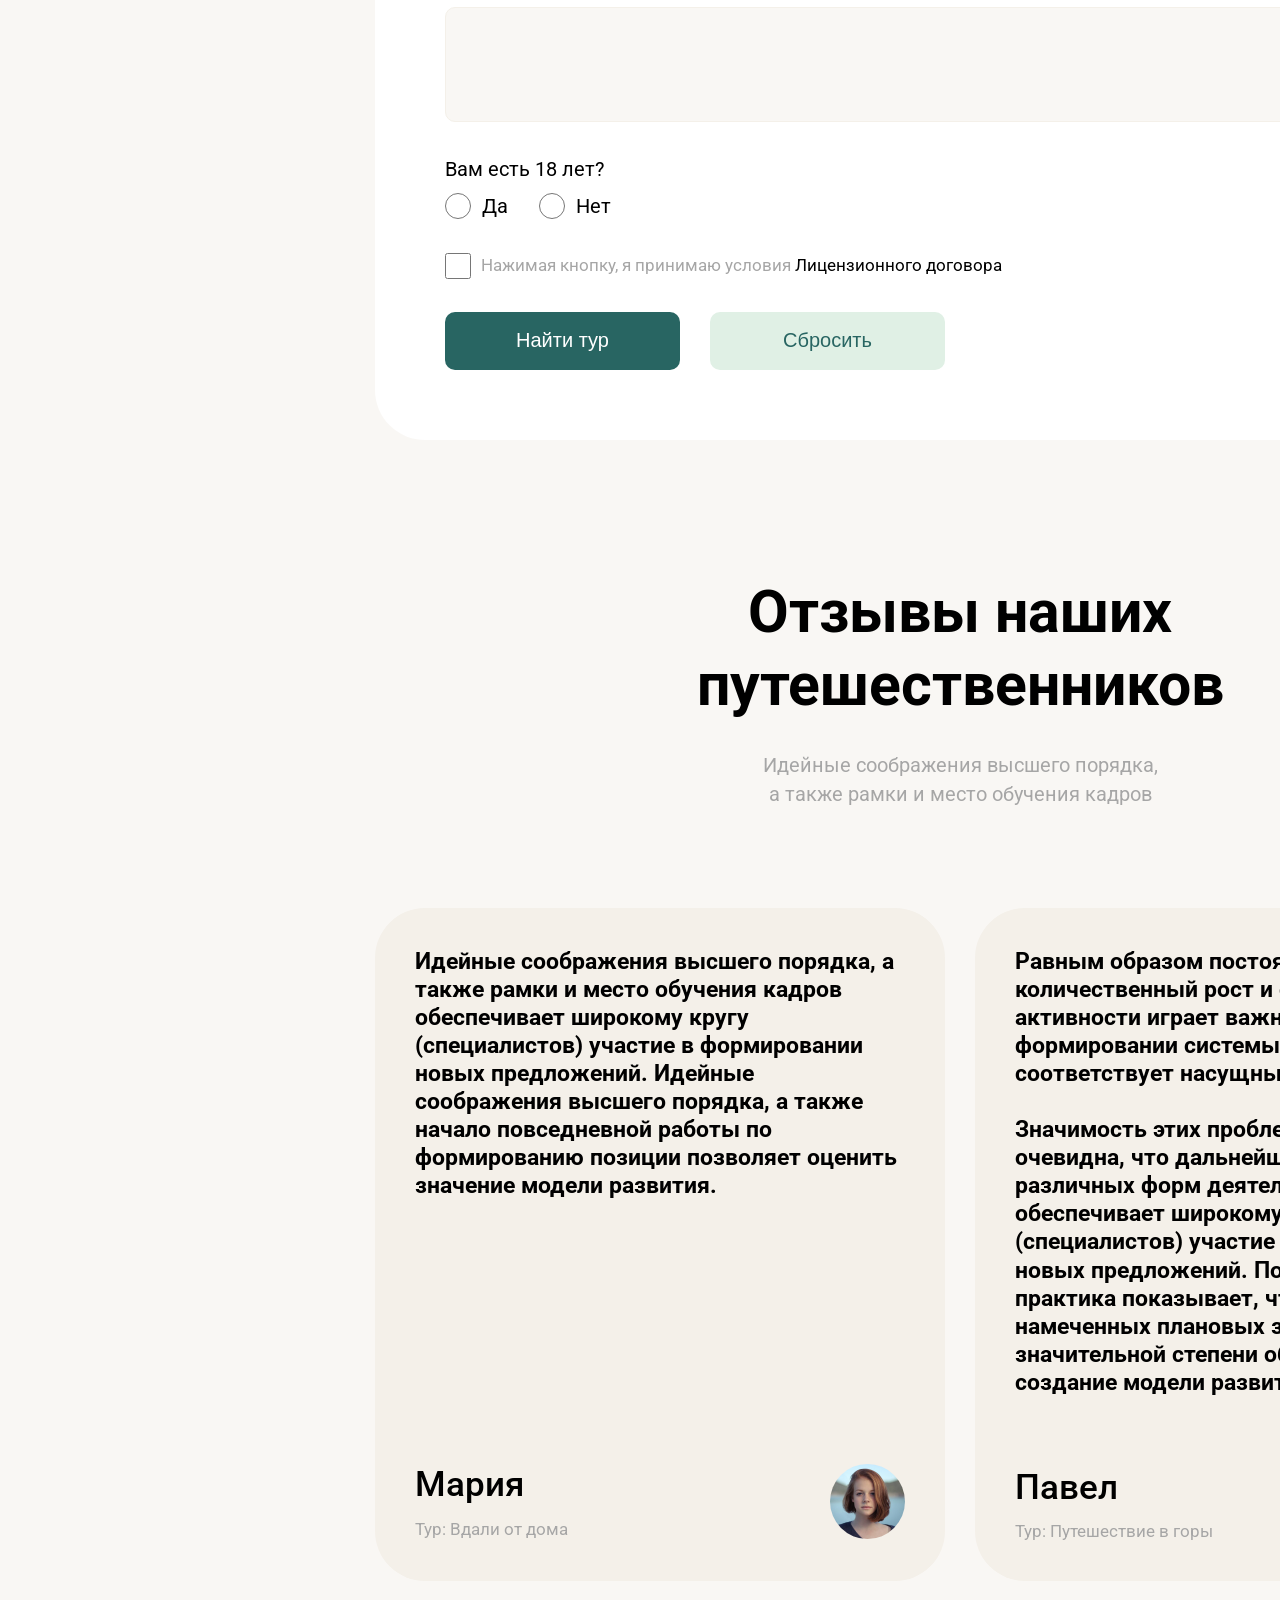
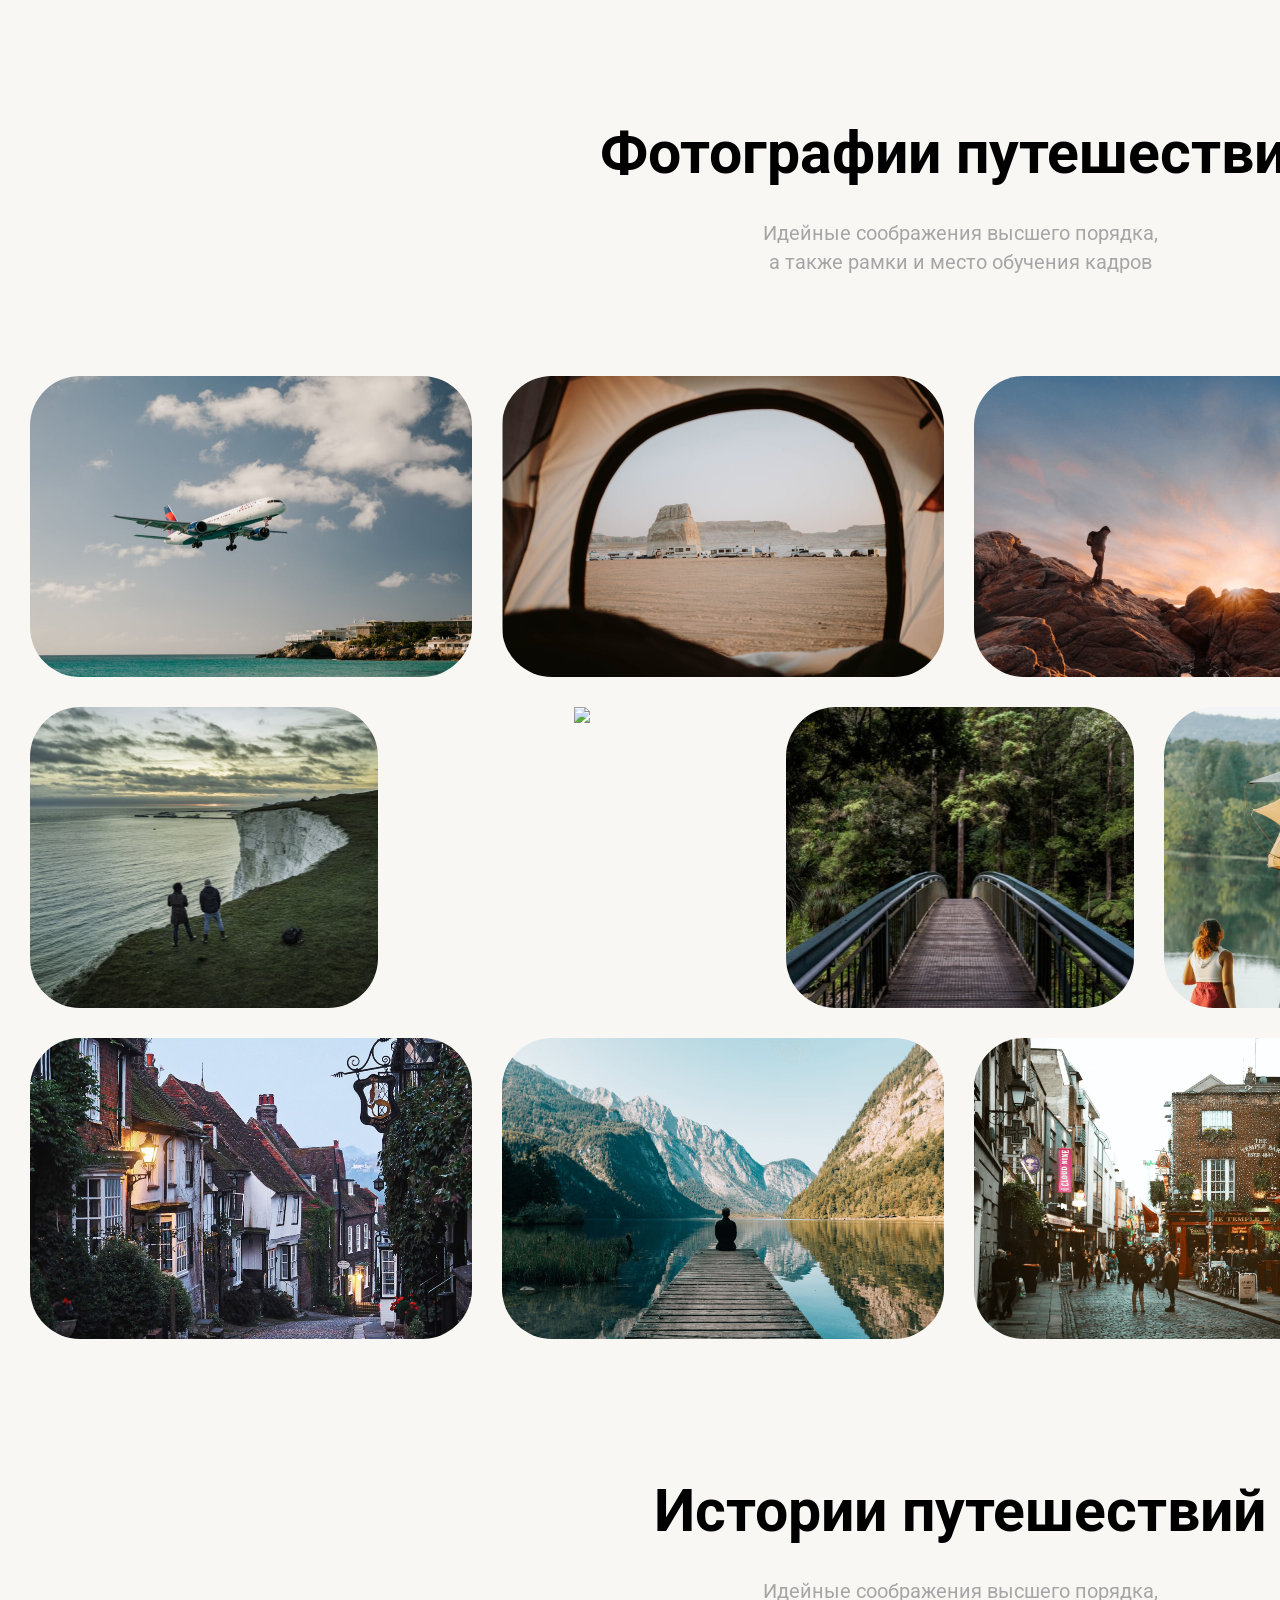
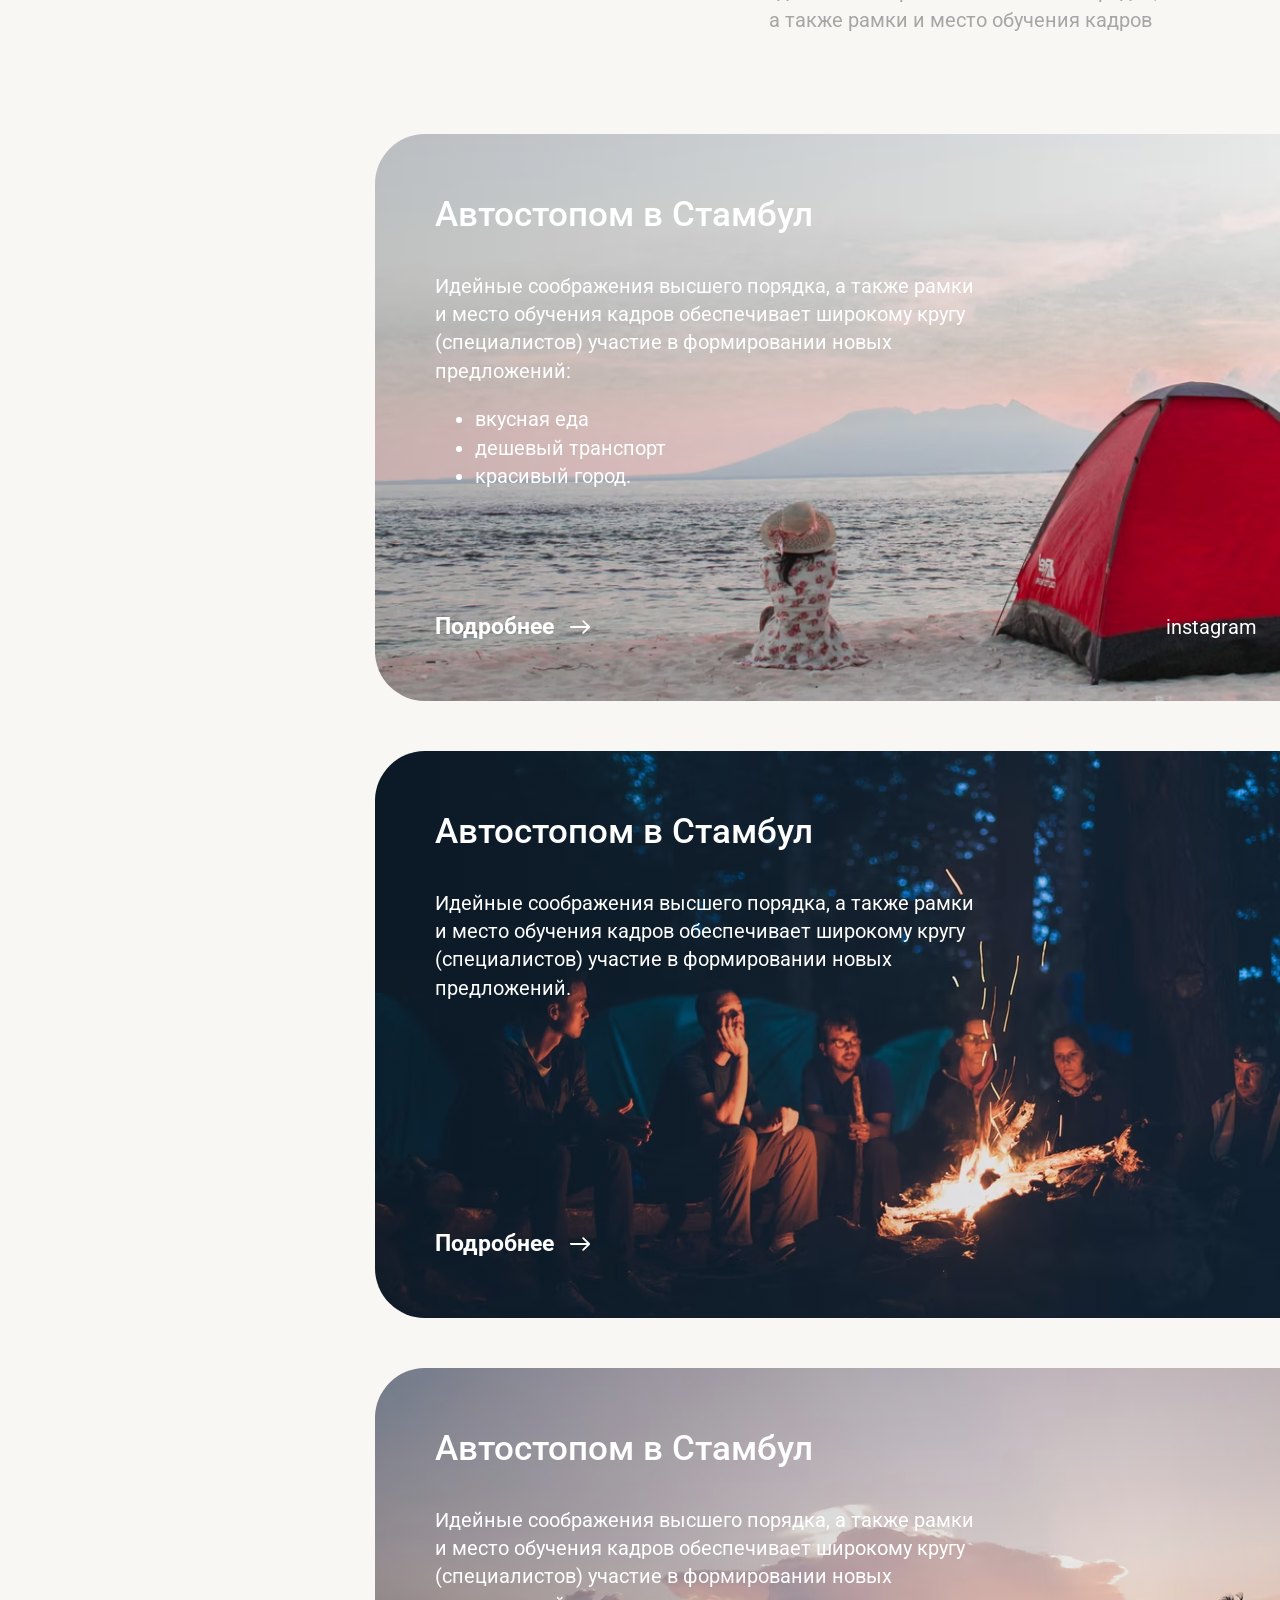
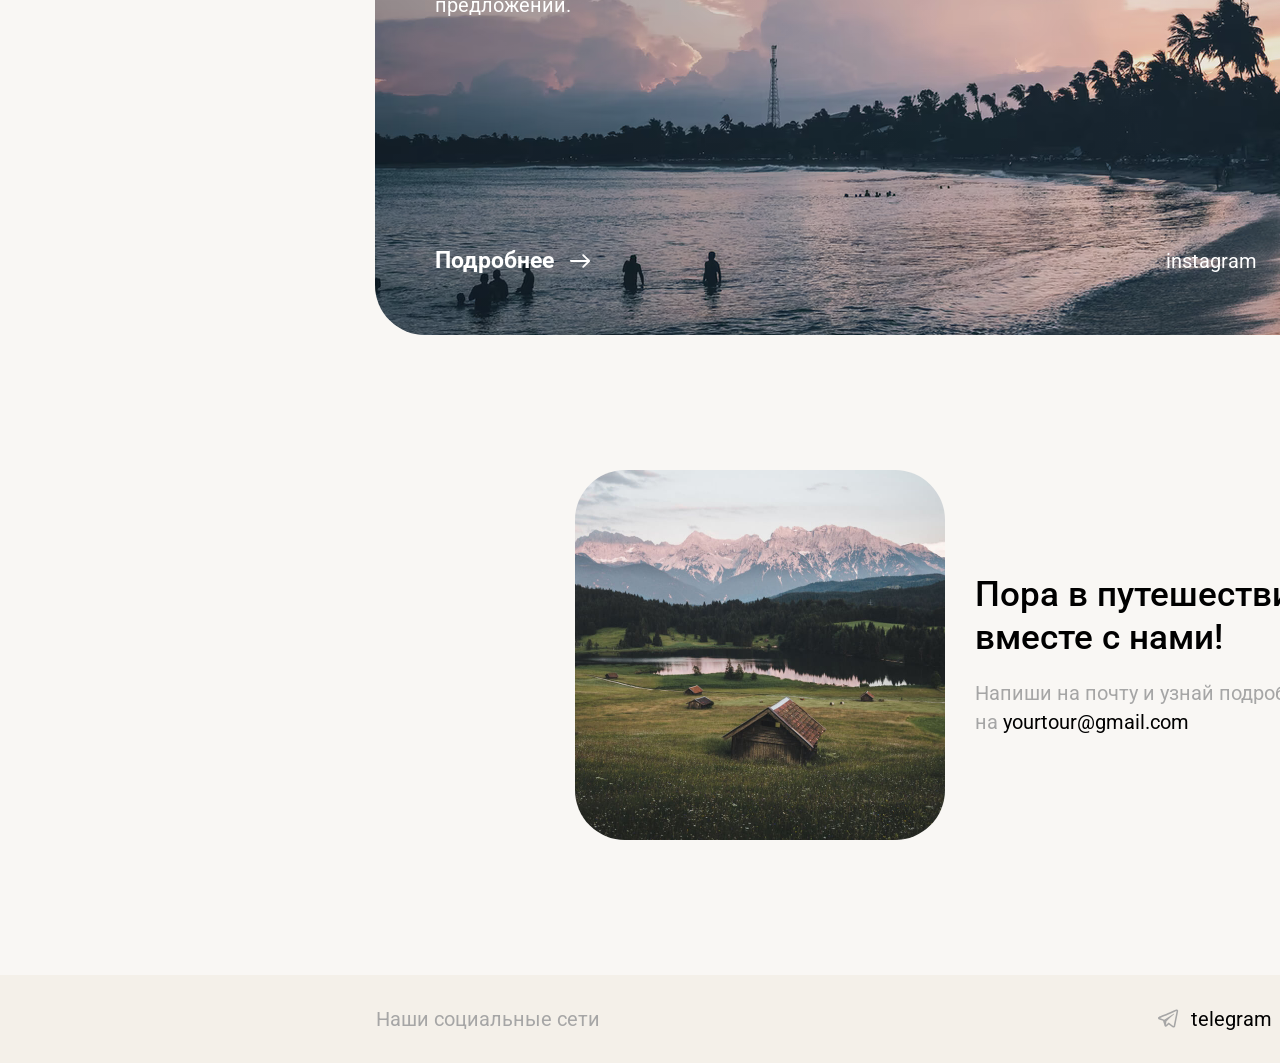
==== commit db857dfb: "Add files via upload" ====
--- a/index.html
+++ b/index.html
@@ -23,14 +23,14 @@
         <div class="head img"> <img class="head_img" src="./resources-view/header-img.png" alt="header image"></div>
         <div class="head">
             <div class="head_menu">
-                <div class="logo"><img class="logo" src="./resources-view/YourTour.svg" alt="site_logo"></div>
+                <div class="logo"><a href=""><img class="logo" src="./resources-view/YourTour.svg" alt="site_logo"></a></div>
                 <div class="head_menu_ref">
                     <p class="head-menu normal no_margin"><a class="head_menu" href="#tours">Тур</a></p>
                     <p class="head-menu normal no_margin"><a class="head_menu" href="#create-tour">Создать тур</a></p>
                     <p class="head-menu normal no_margin"><a class="head_menu" href="#feedbacks">Отзывы</a></p>
                     <p class="head-menu normal no_margin"><a class="head_menu" href="#histories">Истории</a></p>
                 </div>
-                <p class="head-menu normal no_margin">+7 999 999 99 99</p>
+                <p class="head-menu normal no_margin"><a class="head_menu" href="tel:">+7 999 999 99 99</a></p>
             </div>
             <div class="head_content">
                 <h1 class="no_margin">Идеальные путеществия существуют</h1>
@@ -42,14 +42,14 @@
 
     <main>
         <div class="fixed_menu unvisible">
-            <div class="logo"><img class="logo black" src="./resources-view/YourTour.svg" alt="site_logo"></div>
+            <div class="logo"><a href=""><img class="logo black" src="./resources-view/YourTour.svg" alt="site_logo"></a></div>
                 <div class="head_menu_ref">
                     <p class="head-menu normal no_margin"><a class="head_menu" href="#tours">Тур</a></p>
                     <p class="head-menu normal no_margin"><a class="head_menu" href="#create-tour">Создать тур</a></p>
                     <p class="head-menu normal no_margin"><a class="head_menu" href="#feedbacks">Отзывы</a></p>
                     <p class="head-menu normal no_margin"><a class="head_menu" href="#histories">Истории</a></p>
                 </div>
-                <p class="head-menu normal no_margin">+7 999 999 99 99</p>
+                <p class="head-menu normal no_margin"><a class="head_menu" href="tel:">+7 999 999 99 99</a></p>
         </div>
 
         <section class="tours fixed" id="tours">
@@ -154,7 +154,7 @@
                 <div class="fields_group">
                     <div class="field name">
                         <p class="normal no_margin">Имя</p>
-                        <input type="text" name="name" placeholder="Введите Ваше имя">
+                        <input type="text" name="name" placeholder="Введите Ваше имя" autocomplete="username">
                     </div>
                     <div class="field direction">
                         <p class="normal no_margin">Направление</p>
@@ -169,11 +169,11 @@
                 <div class="fields_group">
                     <div class="field email">
                         <p class="normal no_margin">Email</p>
-                        <input type="email" name="email" oninput="this.value = this.value.replace(/[^a-z, @, 0-9, .]/, '')" placeholder="example@mail.ru">
+                        <input type="email" name="email" oninput="this.value = this.value.replace(/[^a-z, @, 0-9, .]/, '')" placeholder="example@mail.ru" autocomplete="email">
                     </div>
                     <div class="field phone">
                         <p class="normal no_margin">Телефон</p>
-                        <input type="tel" name="phone" oninput="this.value = this.value.replace(/[^0-9, +]/, '')" pattern="[0-9]{2}.[0-9]{2}.[0-9]{4}" placeholder="+ 7 (_ _ _) _ _ _ - _ _ - _ _">
+                        <input type="tel" name="phone" oninput="this.value = this.value.replace(/[^0-9, +]/, '')" pattern="(['+7']+[8]).[0-9]{3}.[0-9]{3}.[0-9]{4}" placeholder="+ 7 (_ _ _) _ _ _ - _ _ - _ _" autocomplete="tel">
                     </div>
                 </div>
                 <div class="fields_group">
@@ -197,7 +197,7 @@
                         <label><input type="radio" name="age"><p class="normal no_margin">Нет</p></label>
                     </div>
                 </div>
-                <div class="licens"><input type="checkbox" name="licens"> <p class="normal no_margin gray">   Нажимая кнопку, я принимаю условия <span class="licens">Лицензионного договора</span></p></div>
+                <div class="licens"><input type="checkbox" name="licens"> <p class="small no_margin gray">   Нажимая кнопку, я принимаю условия <span class="licens">Лицензионного договора</span></p></div>
                 <div class="buttons">
                     <button class="submit" type="submit">Найти тур</button>
                     <button class="reset" type="reset">Сбросить</button>
@@ -206,7 +206,7 @@
         </section>
         <section class="feedbacks " id="feedbacks">
             <div class="description">
-                <h2 class="description">Отзовы наших путешественников</h2>
+                <h2 class="description">Отзывы наших путешественников</h2>
                 <p class="description normal">Идейные соображения высшего порядка,
                     а также рамки и место обучения кадров</p>
             </div>
@@ -341,29 +341,29 @@
                 </div>
                 <div class="CTA_description">
                     <h3 class="CTA_description">Пора в путешествие вместе с нами!</h3>
-                    <p class="normal gray no_margin">Напиши на почту и узнай подробности на <span class="CTA email">yourtour@gmail.com</span></p>
+                    <p class="normal gray no_margin">Напиши на почту и узнай подробности на <a class="CTA email" href="mailto:">yourtour@gmail.com</a></p>
                 </div>
             </div>
         </section>
     </main>
 
-    <footer>
+    <footer class="site_footer">
         <div class="footer size_1920">
             <div class="footer_content">
                 <p class="normal gray no_margin">Наши социальные сети</p>
             </div>
             <div class="footer_content social">
-                <div>
+                <div class="social_url">
                     <img src="./resources-view/Vector.svg" alt="telegram" class="telegram">
-                    <p class="normal no_margin"><span>telegram</span></p>
-                </div>
-                <div>
+                    <p class="normal no_margin">telegram</p>
+                </div>
+                <div class="social_url">
                     <img src="./resources-view/fb.svg" alt="facebook" class="facebook">
-                    <p class="normal no_margin"><span>facebook</span></p>
-                </div>
-                <div>
+                    <p class="normal no_margin">facebook</p>
+                </div>
+                <div class="social_url">
                     <img src="./resources-view/vk.svg" alt="vk" class="vk">
-                    <p class="normal no_margin"><span>vkontakte</span></p>
+                    <p class="normal no_margin">vkontakte</p>
                 </div>
             
             </div>
--- a/resources-code/body.css
+++ b/resources-code/body.css
@@ -12,9 +12,16 @@
     flex-direction: column;
     gap: 135px;
     margin:0;
+
+    width: 1920px;
+}
+
+body.size_1024{
+    width: 1024px;
 }
 
 body.mobile{
+    width: 360px;
     gap:75px;
 }
 
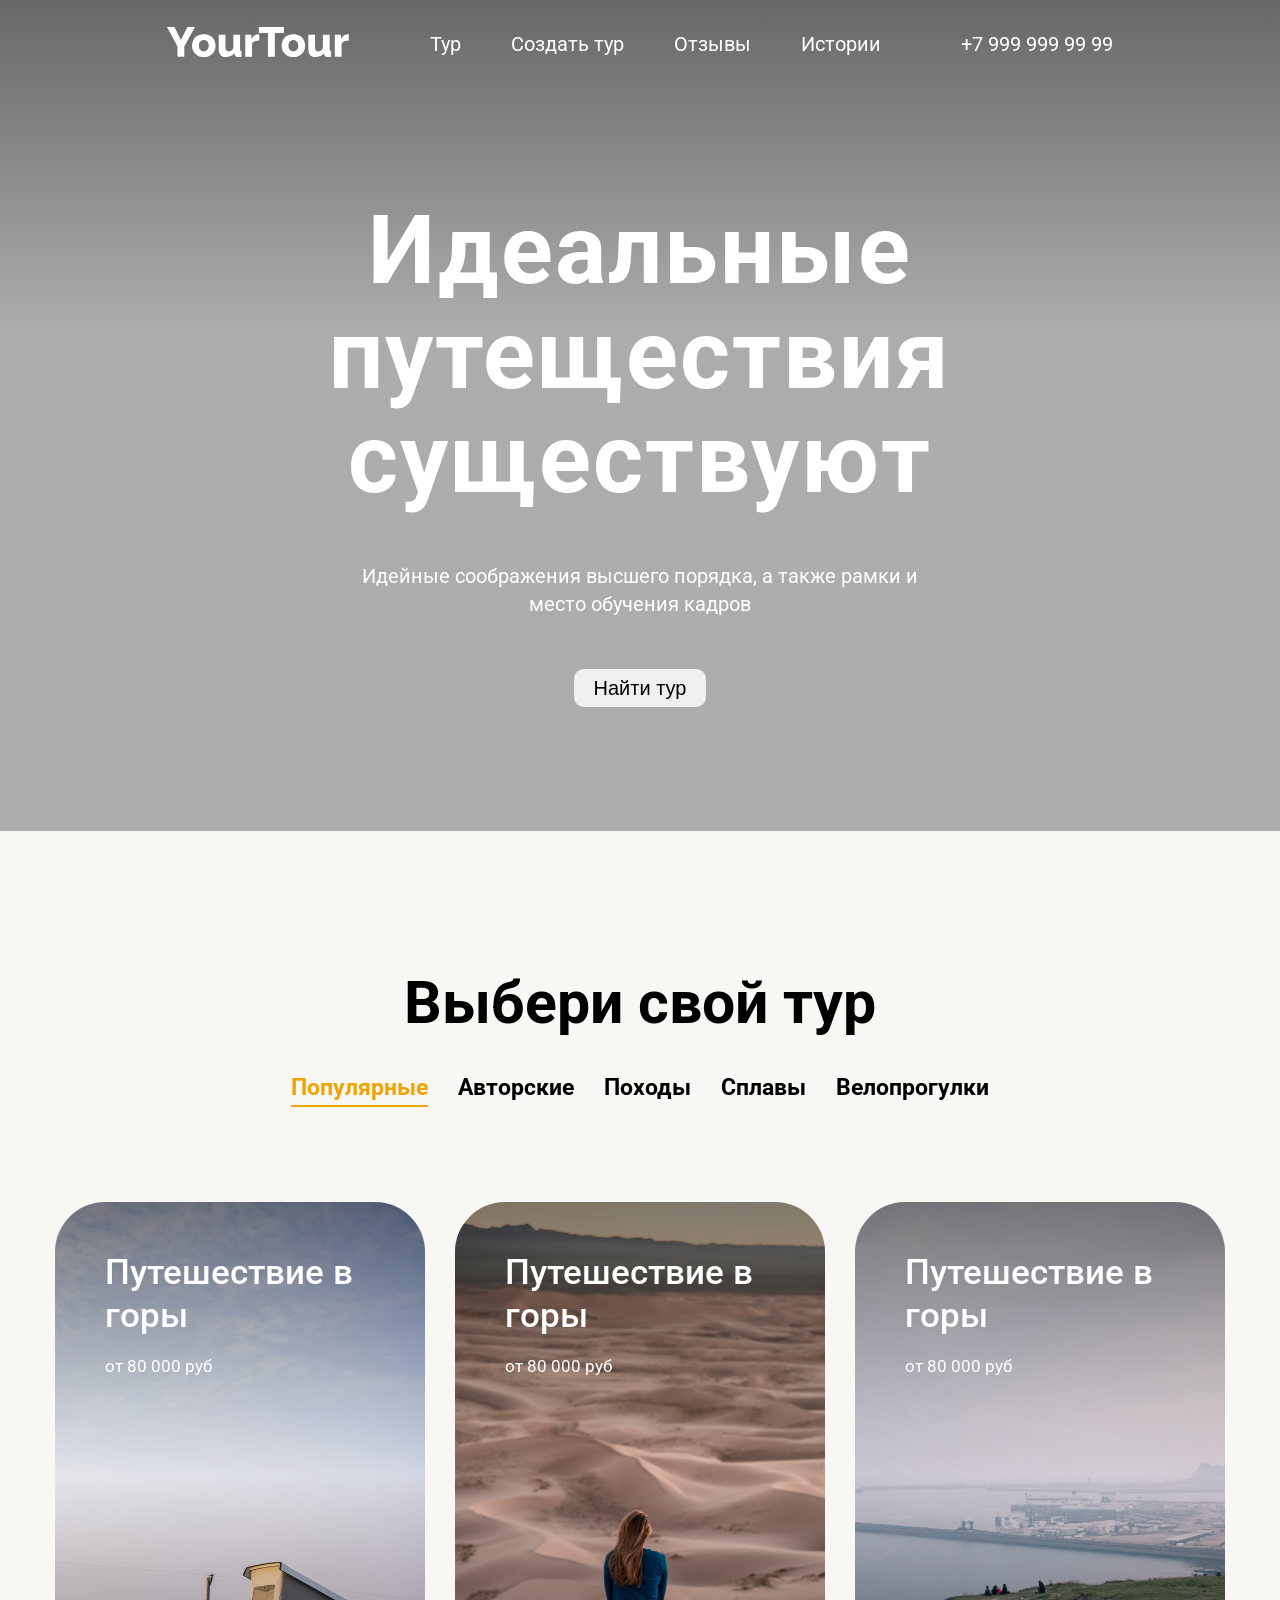
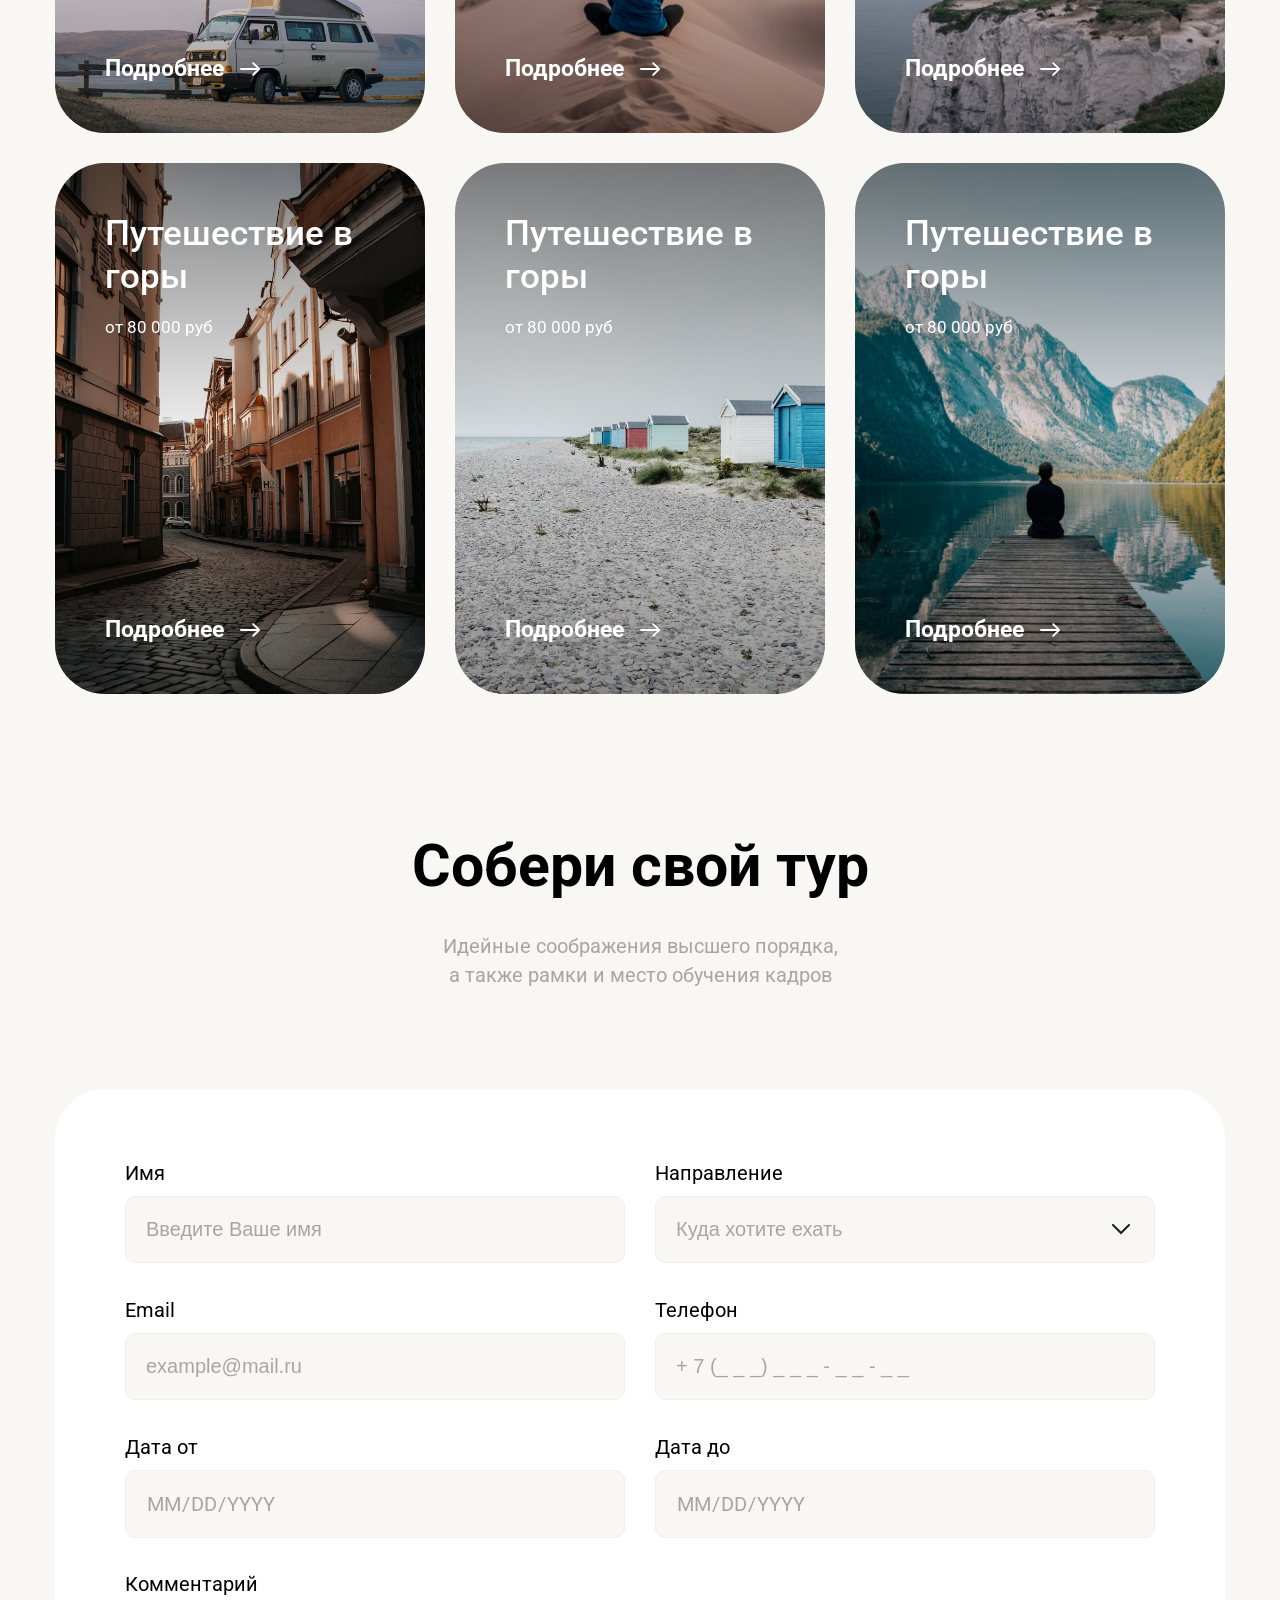
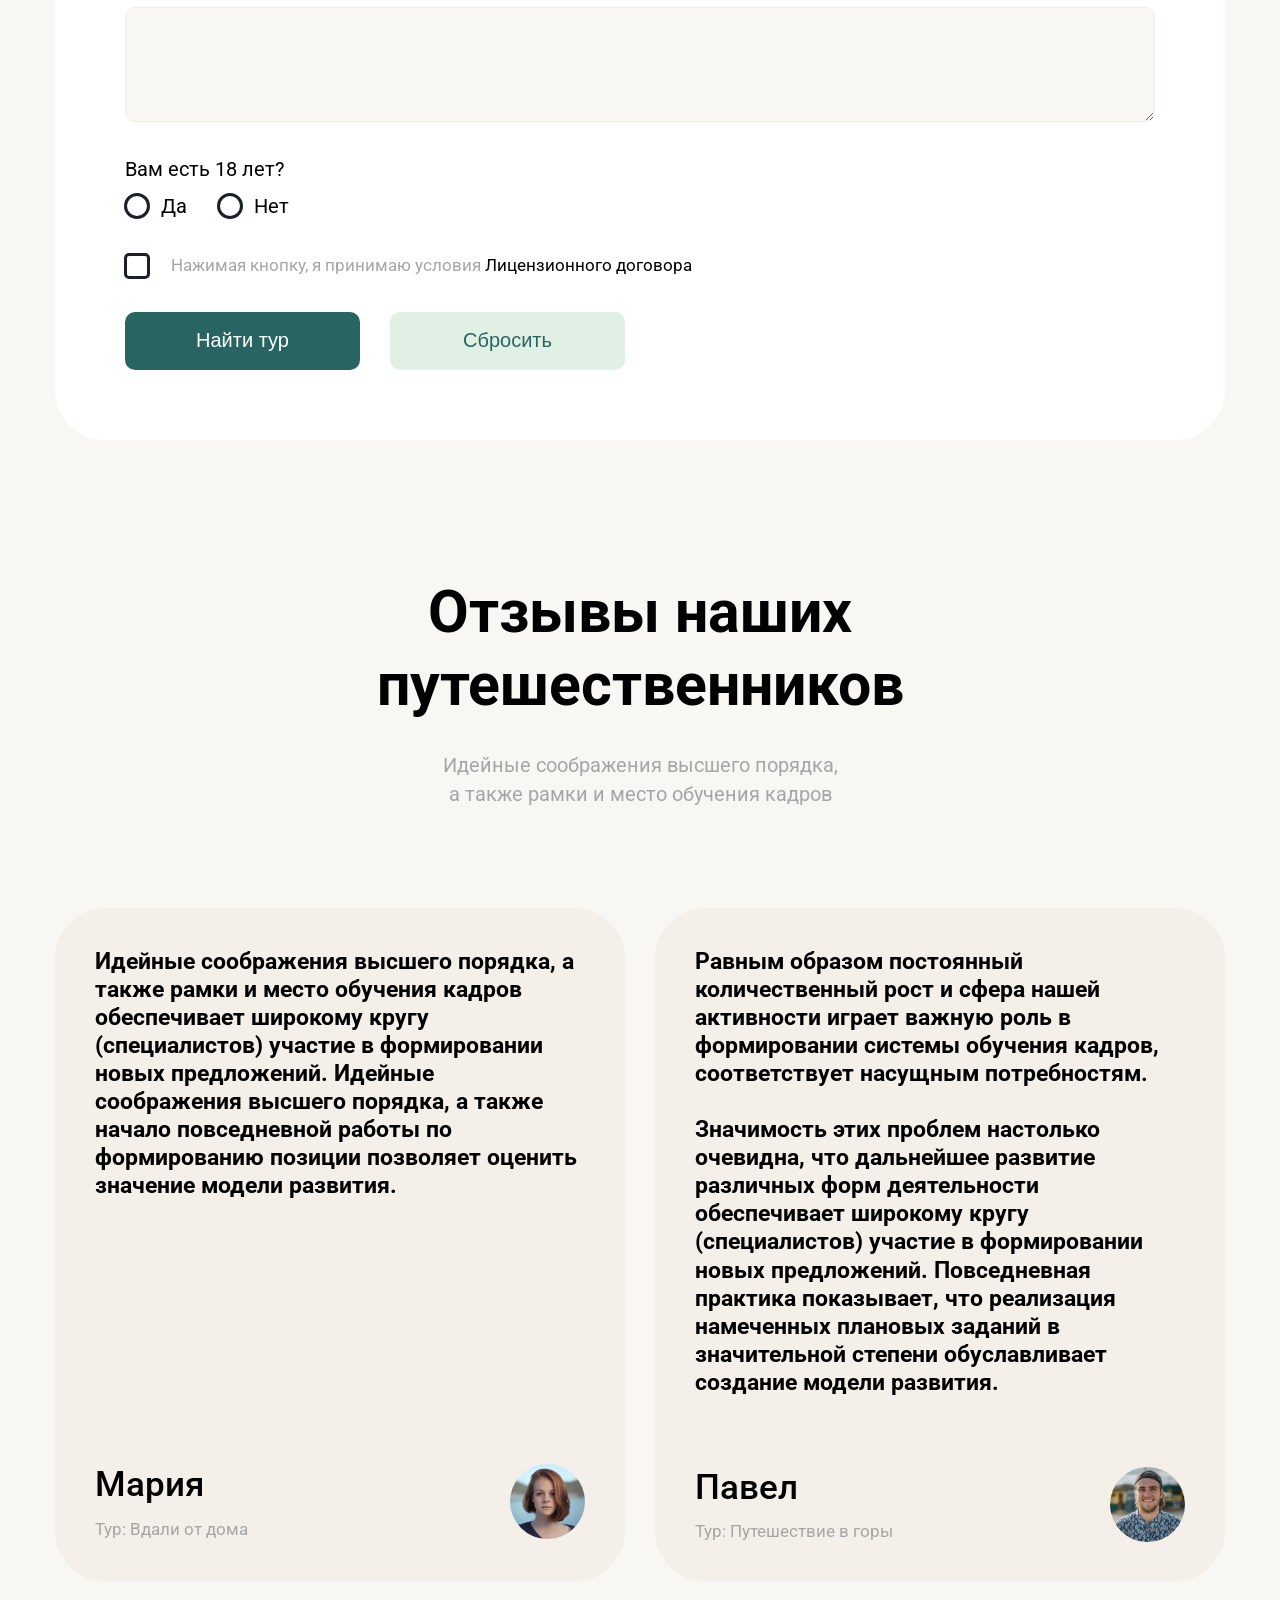
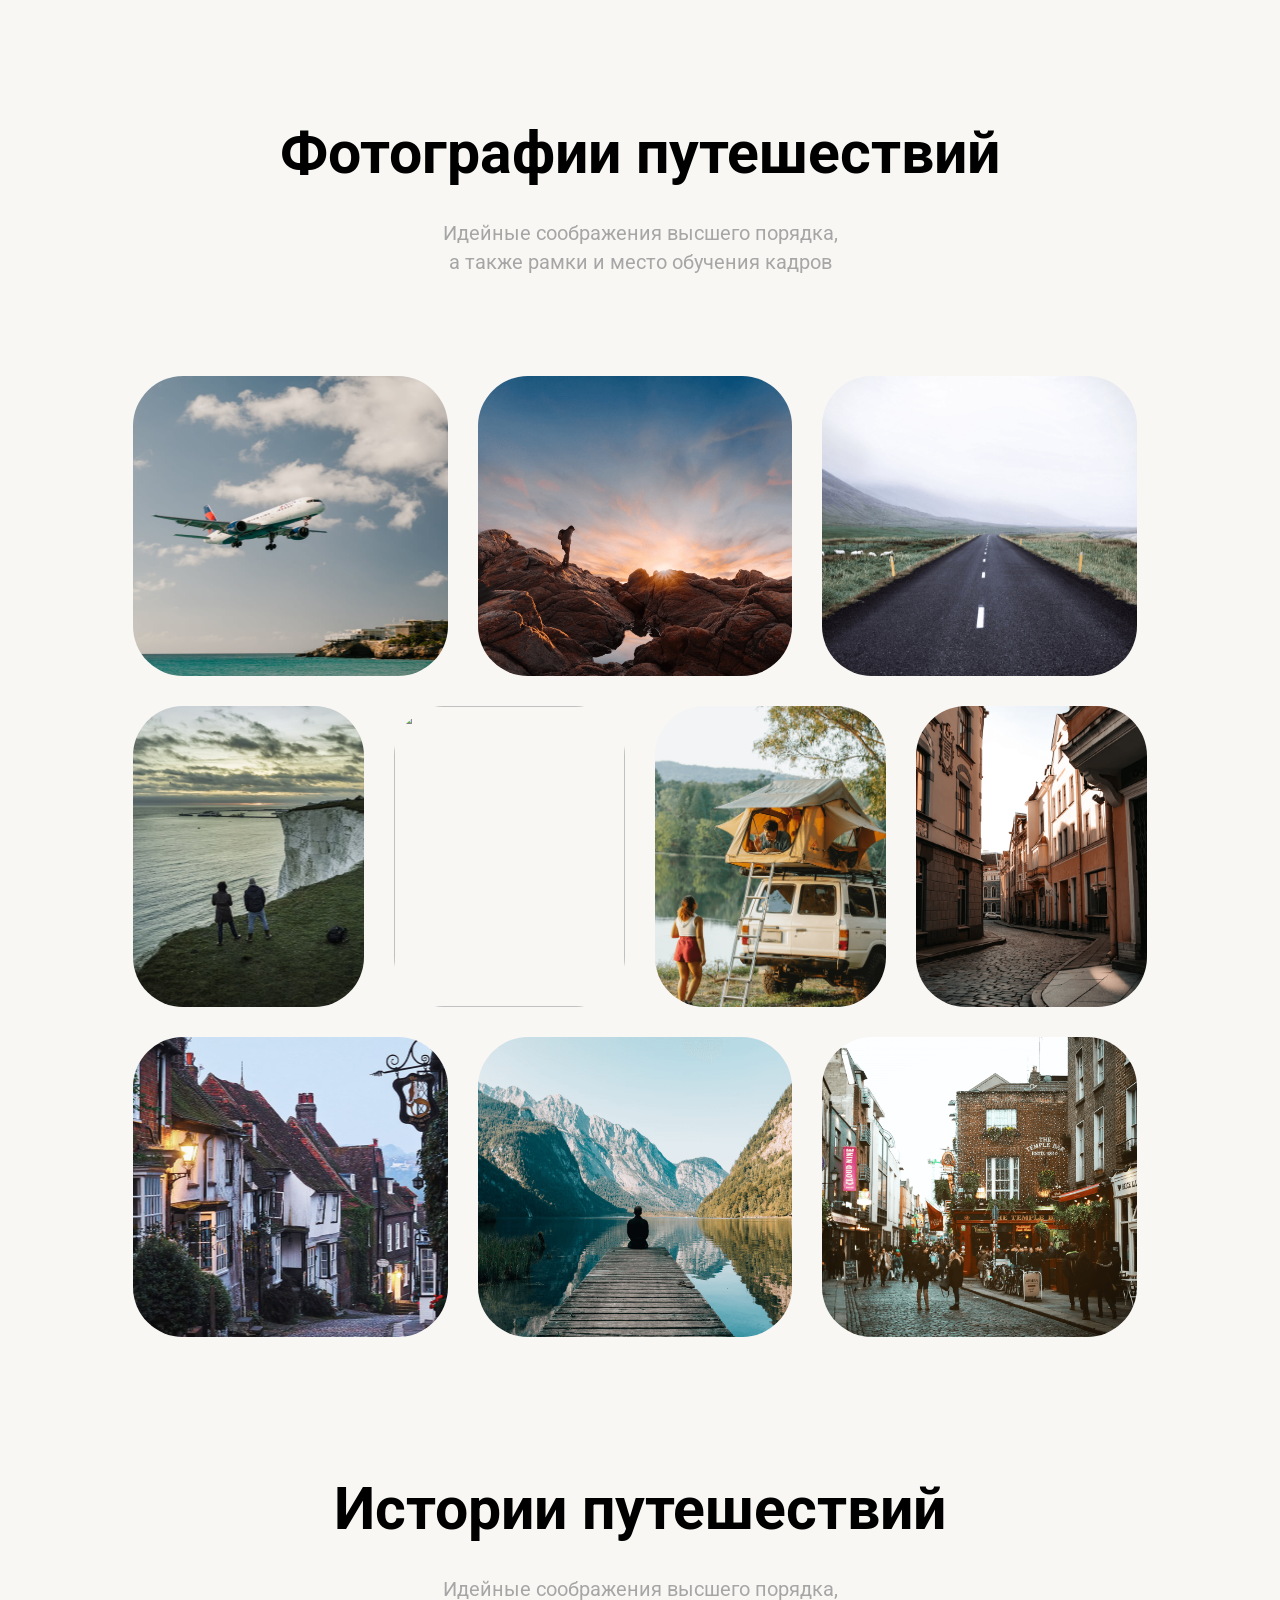
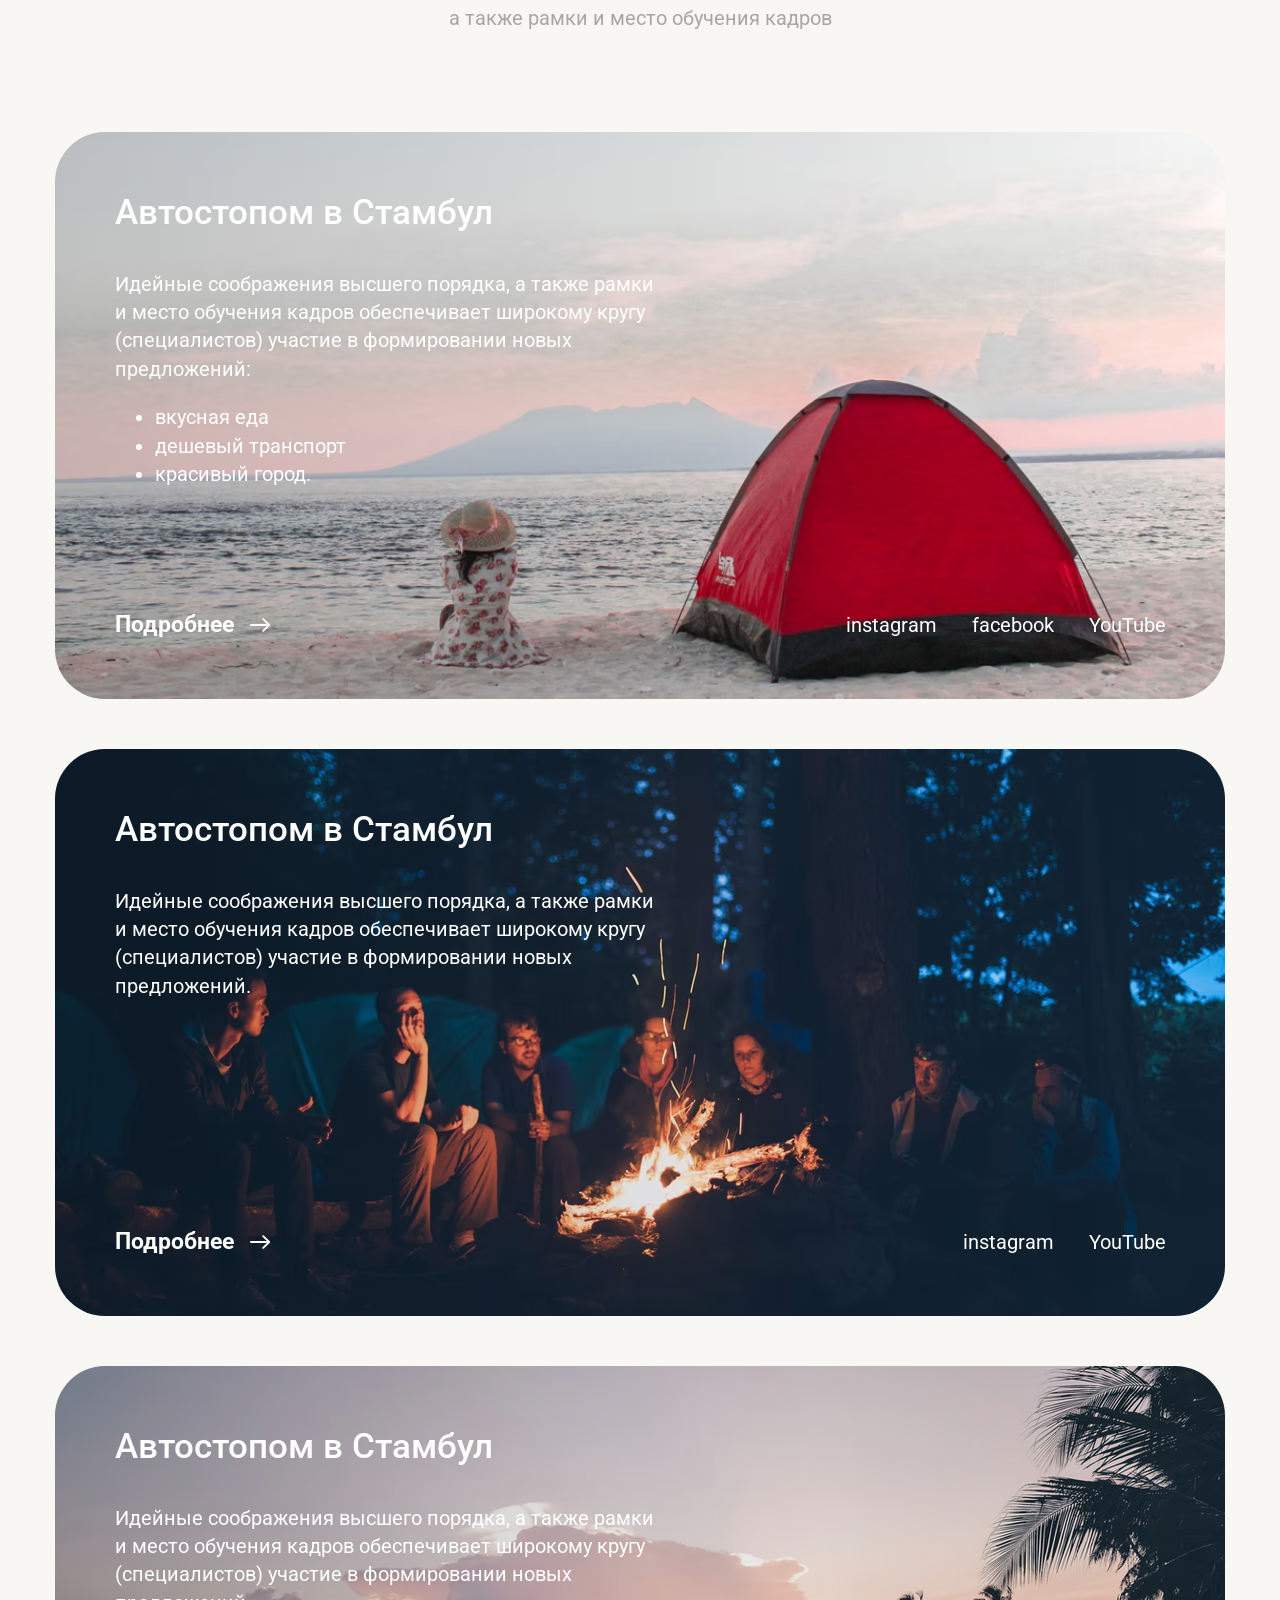
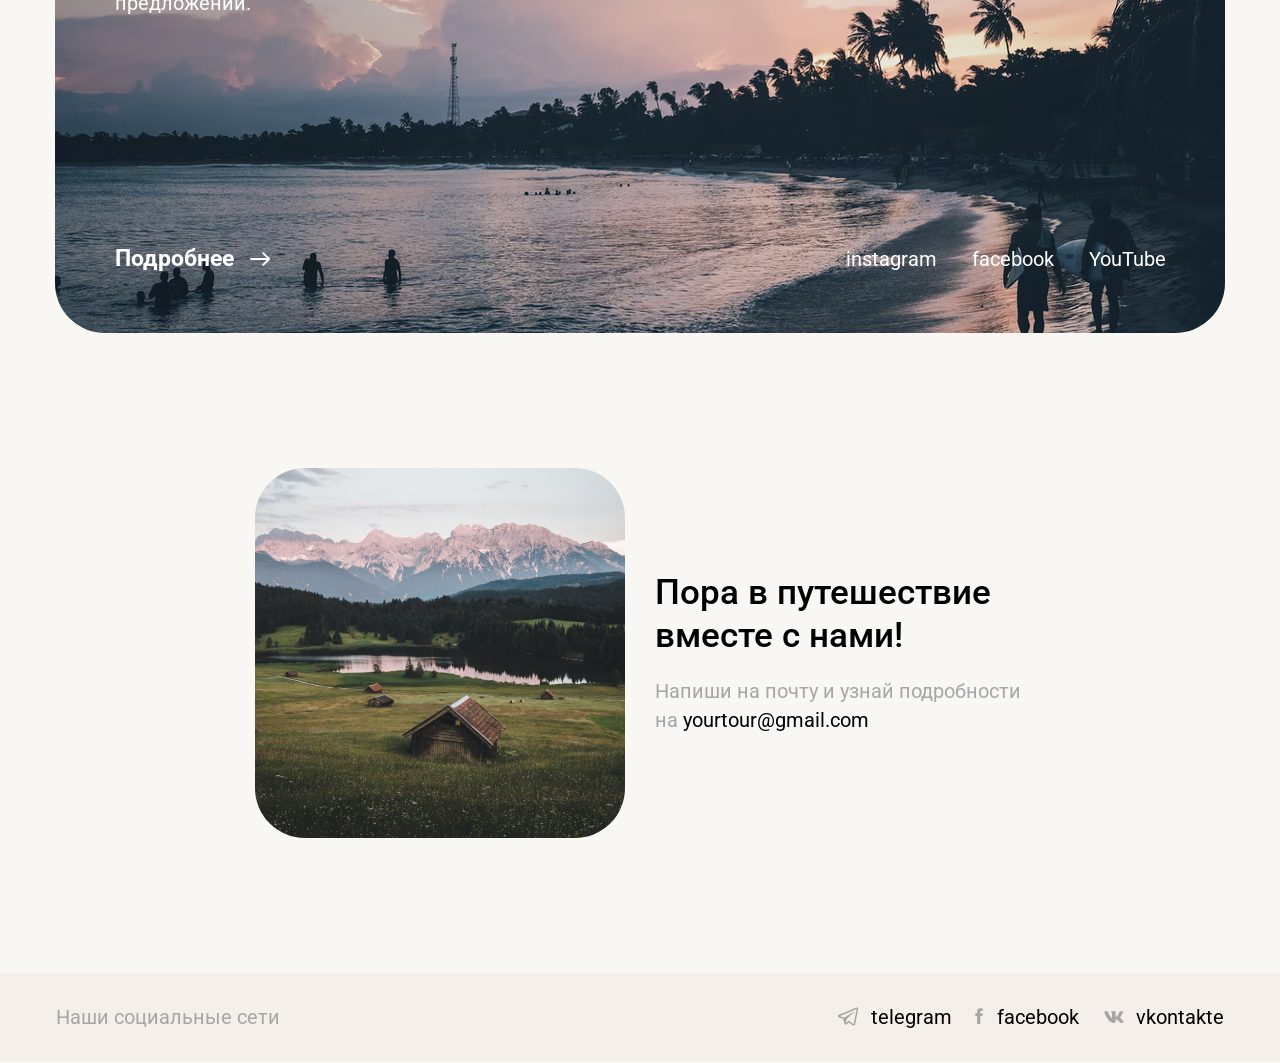
==== commit 01ce8e9a: "Add files via upload" ====
--- a/index.html
+++ b/index.html
@@ -193,11 +193,11 @@
                 <div class="field age">
                     <p class="normal no_margin">Вам есть 18 лет?</p>
                     <div class="radio">
-                        <label><input type="radio" name="age"><p class="normal no_margin">Да</p></label>
-                        <label><input type="radio" name="age"><p class="normal no_margin">Нет</p></label>
-                    </div>
-                </div>
-                <div class="licens"><input type="checkbox" name="licens"> <p class="small no_margin gray">   Нажимая кнопку, я принимаю условия <span class="licens">Лицензионного договора</span></p></div>
+                        <label><input type="radio" name="age" class="age" id="age_yes"><label class="custom_radio" for="age_yes"></label><p class="normal no_margin">Да</p></label>
+                        <label><input type="radio" name="age" class="age" id="age_no"><label class="custom_radio" for="age_no"></label><p class="normal no_margin">Нет</p></label>
+                    </div>
+                </div>
+                <div class="licens"><input type="checkbox" id="licens" name="licens" class="licens"><label class="custom_check" for="licens"></label><p class="small no_margin gray">   Нажимая кнопку, я принимаю условия <span class="licens">Лицензионного договора</span></p></div>
                 <div class="buttons">
                     <button class="submit" type="submit">Найти тур</button>
                     <button class="reset" type="reset">Сбросить</button>
--- a/resources-code/body.css
+++ b/resources-code/body.css
@@ -12,16 +12,9 @@
     flex-direction: column;
     gap: 135px;
     margin:0;
-
-    width: 1920px;
-}
-
-body.size_1024{
-    width: 1024px;
 }
 
 body.mobile{
-    width: 360px;
     gap:75px;
 }
 
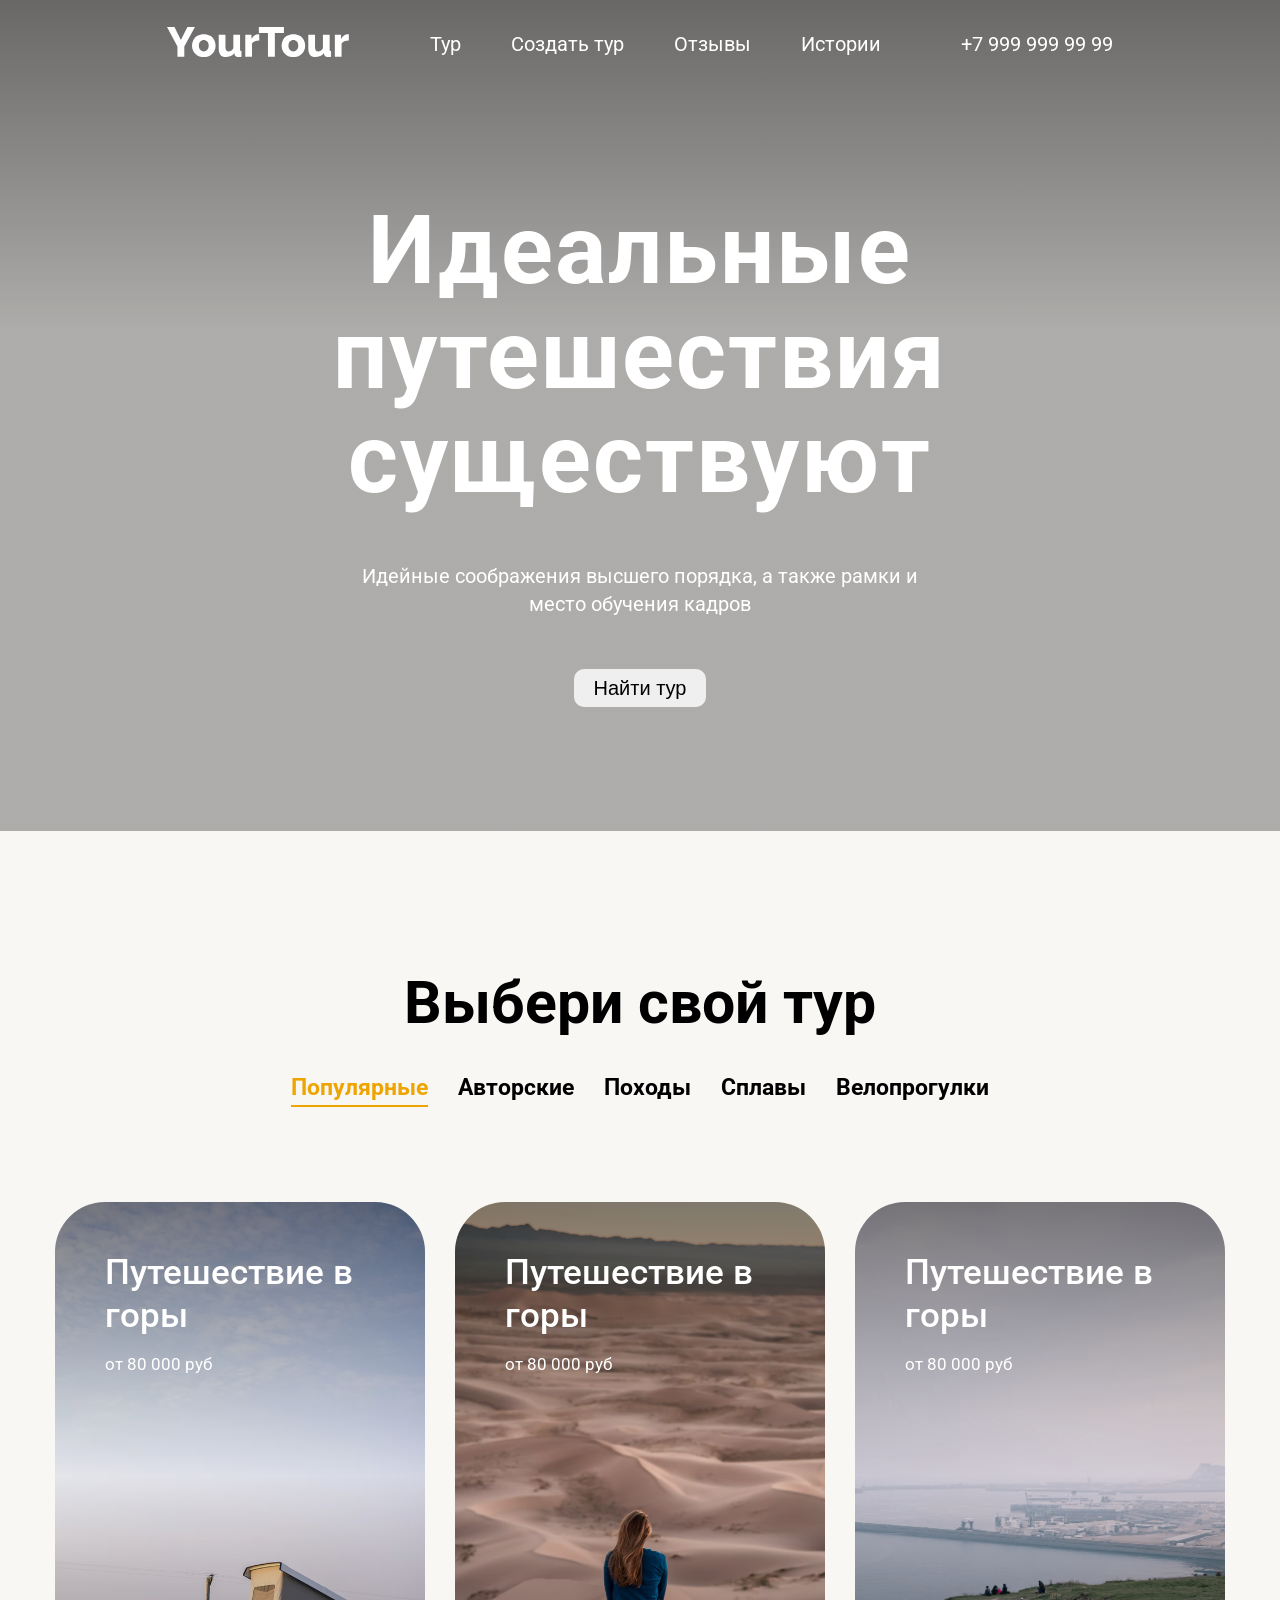
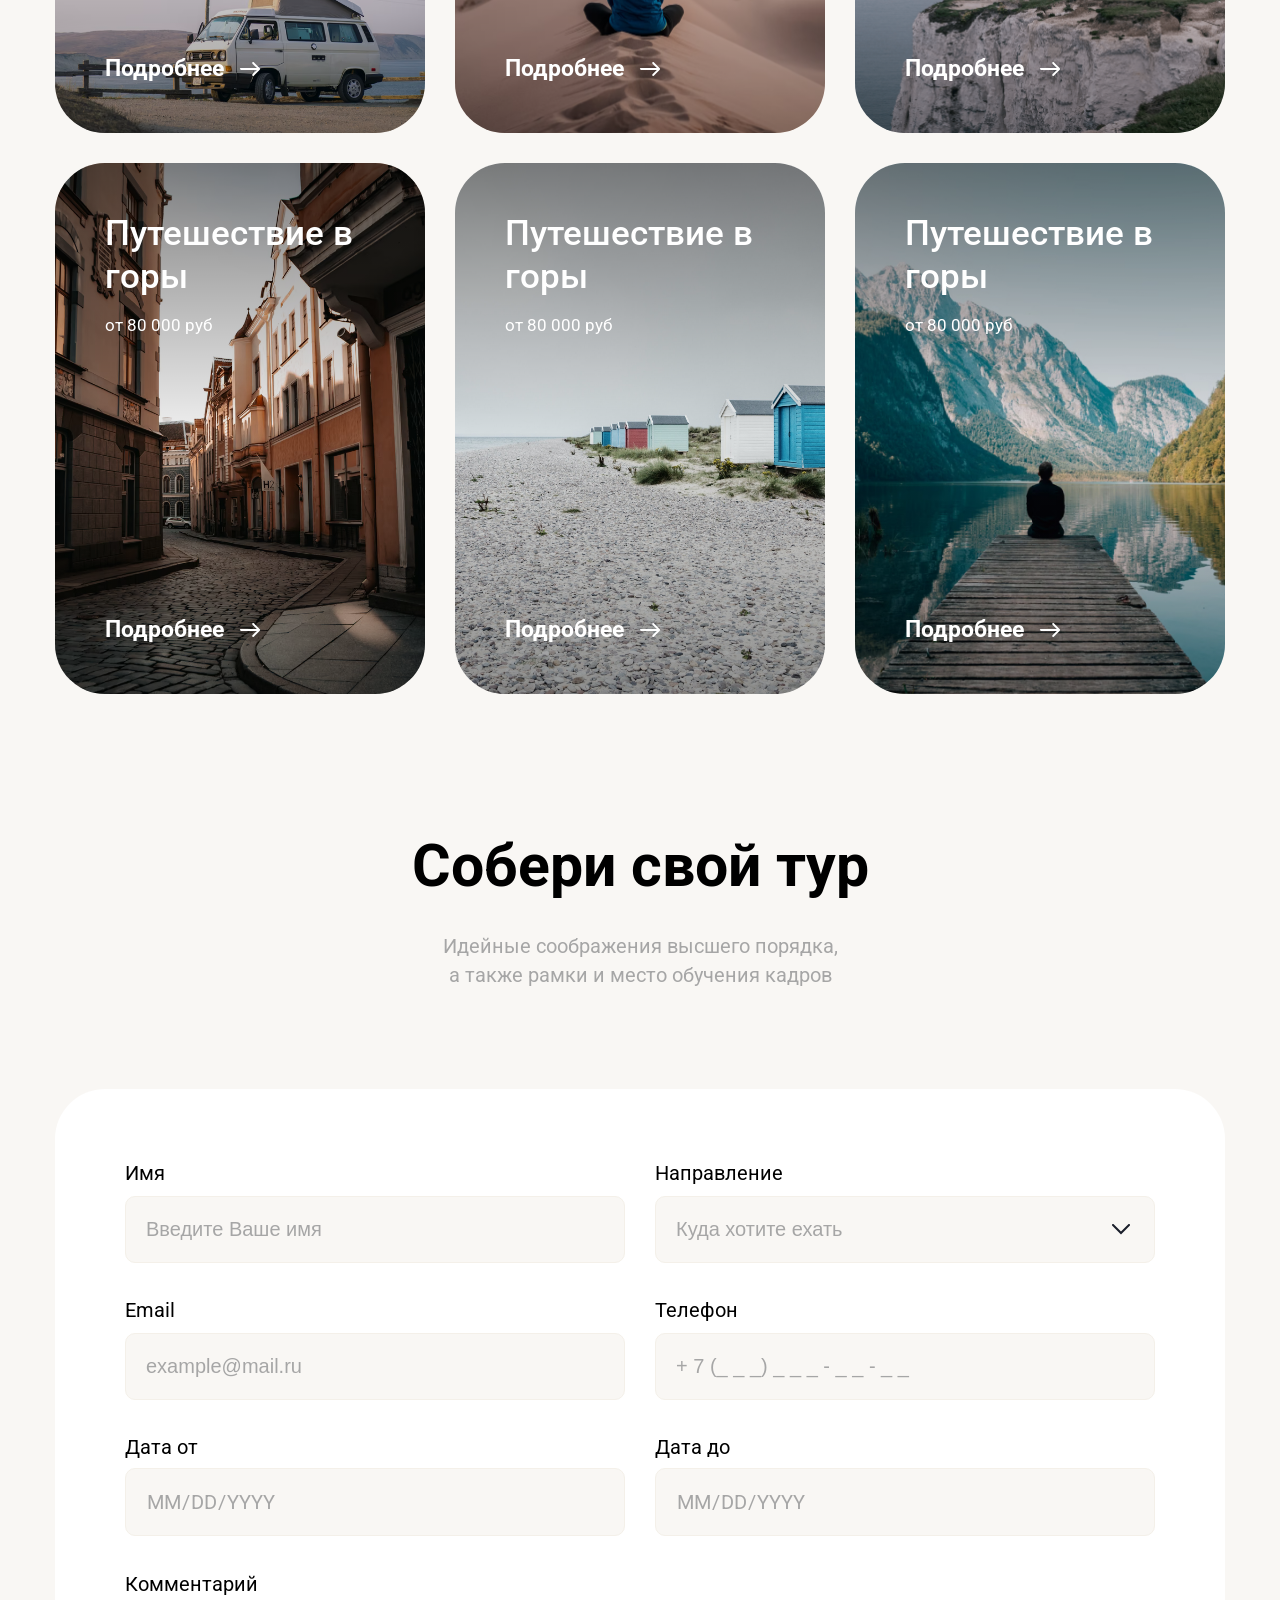
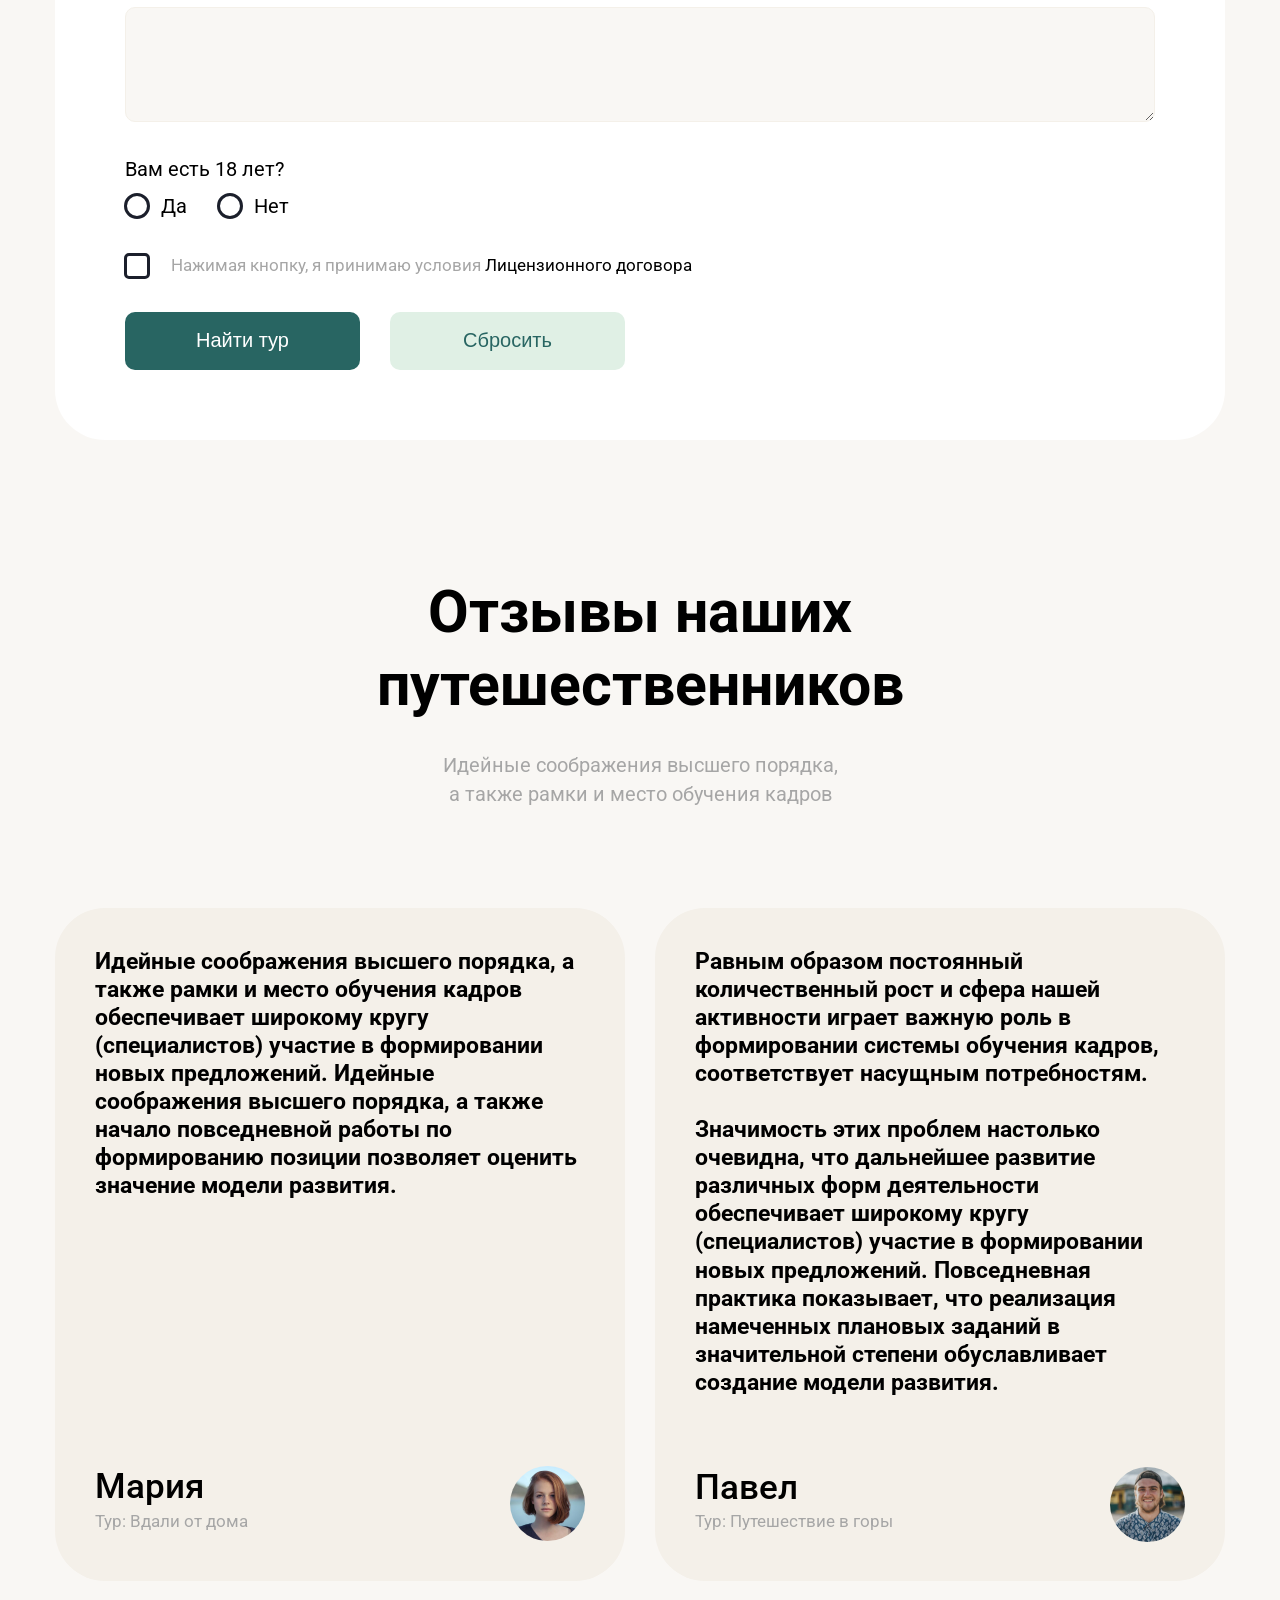
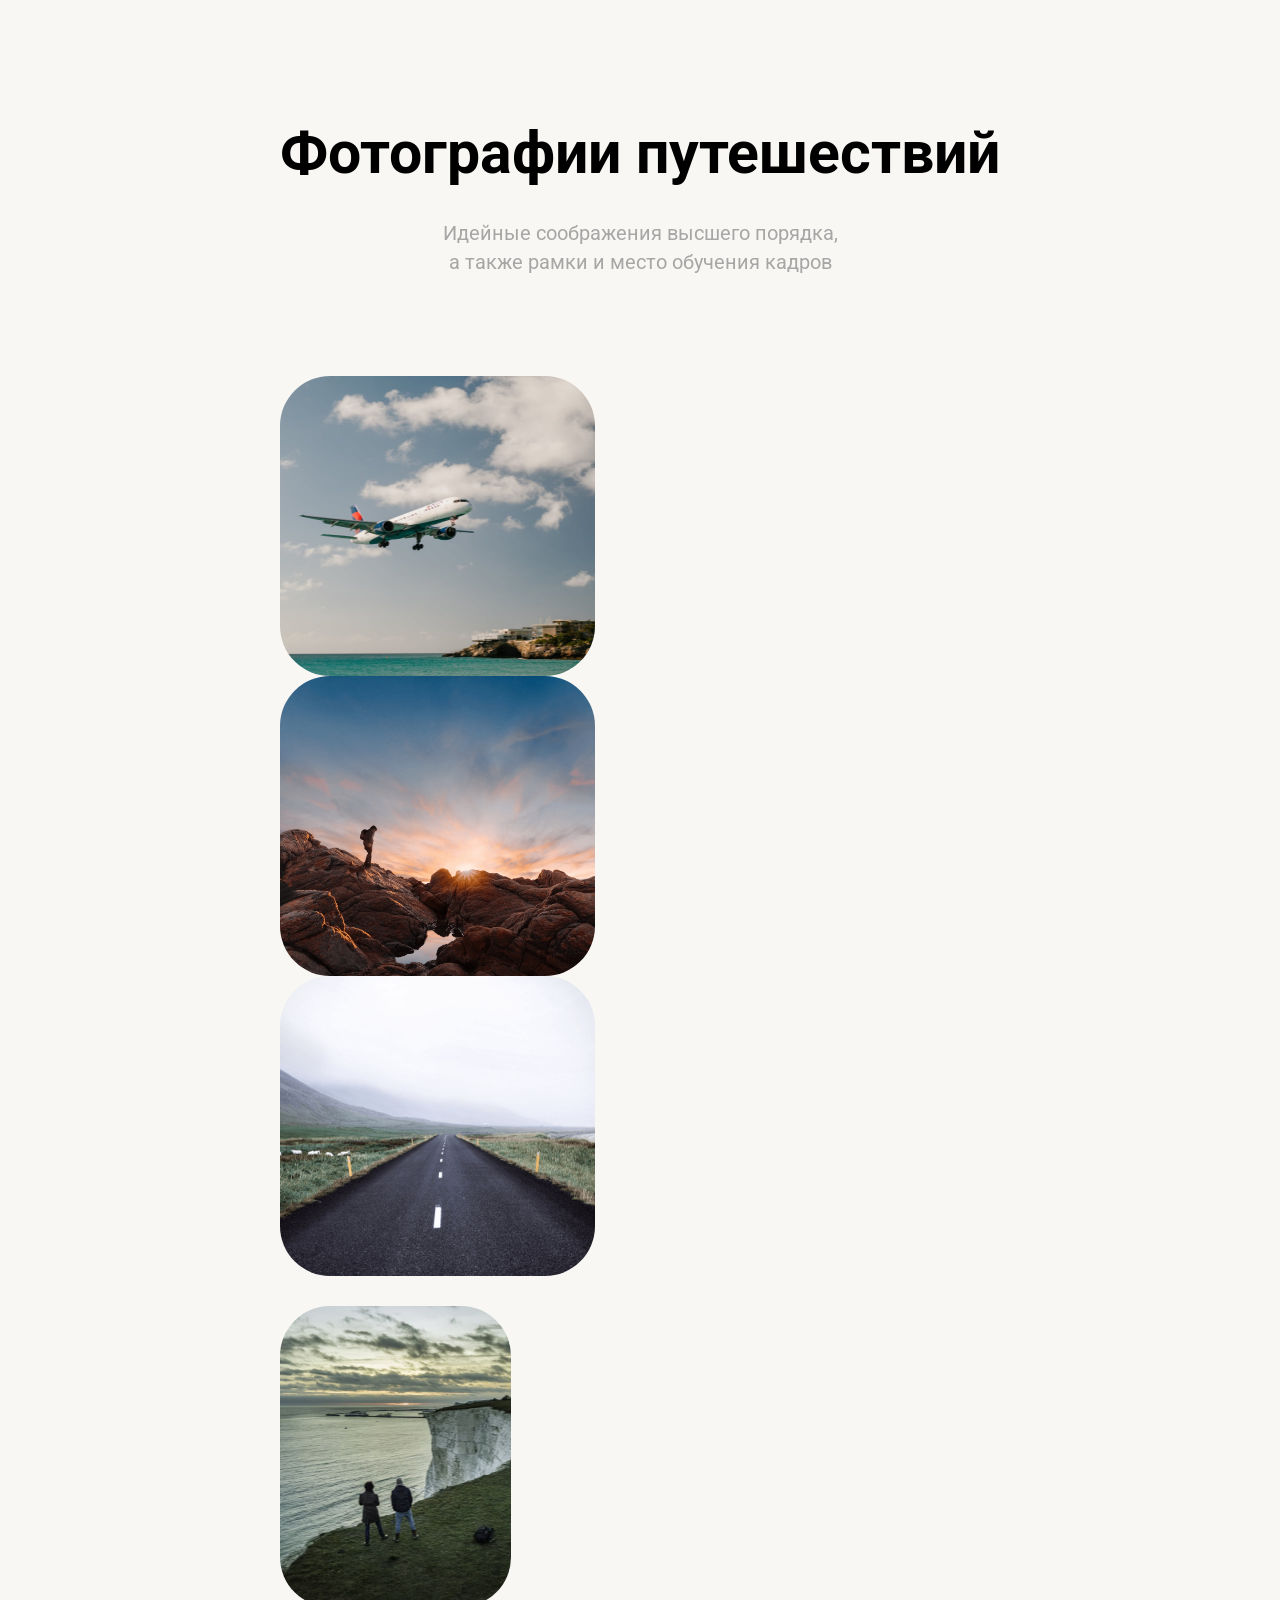
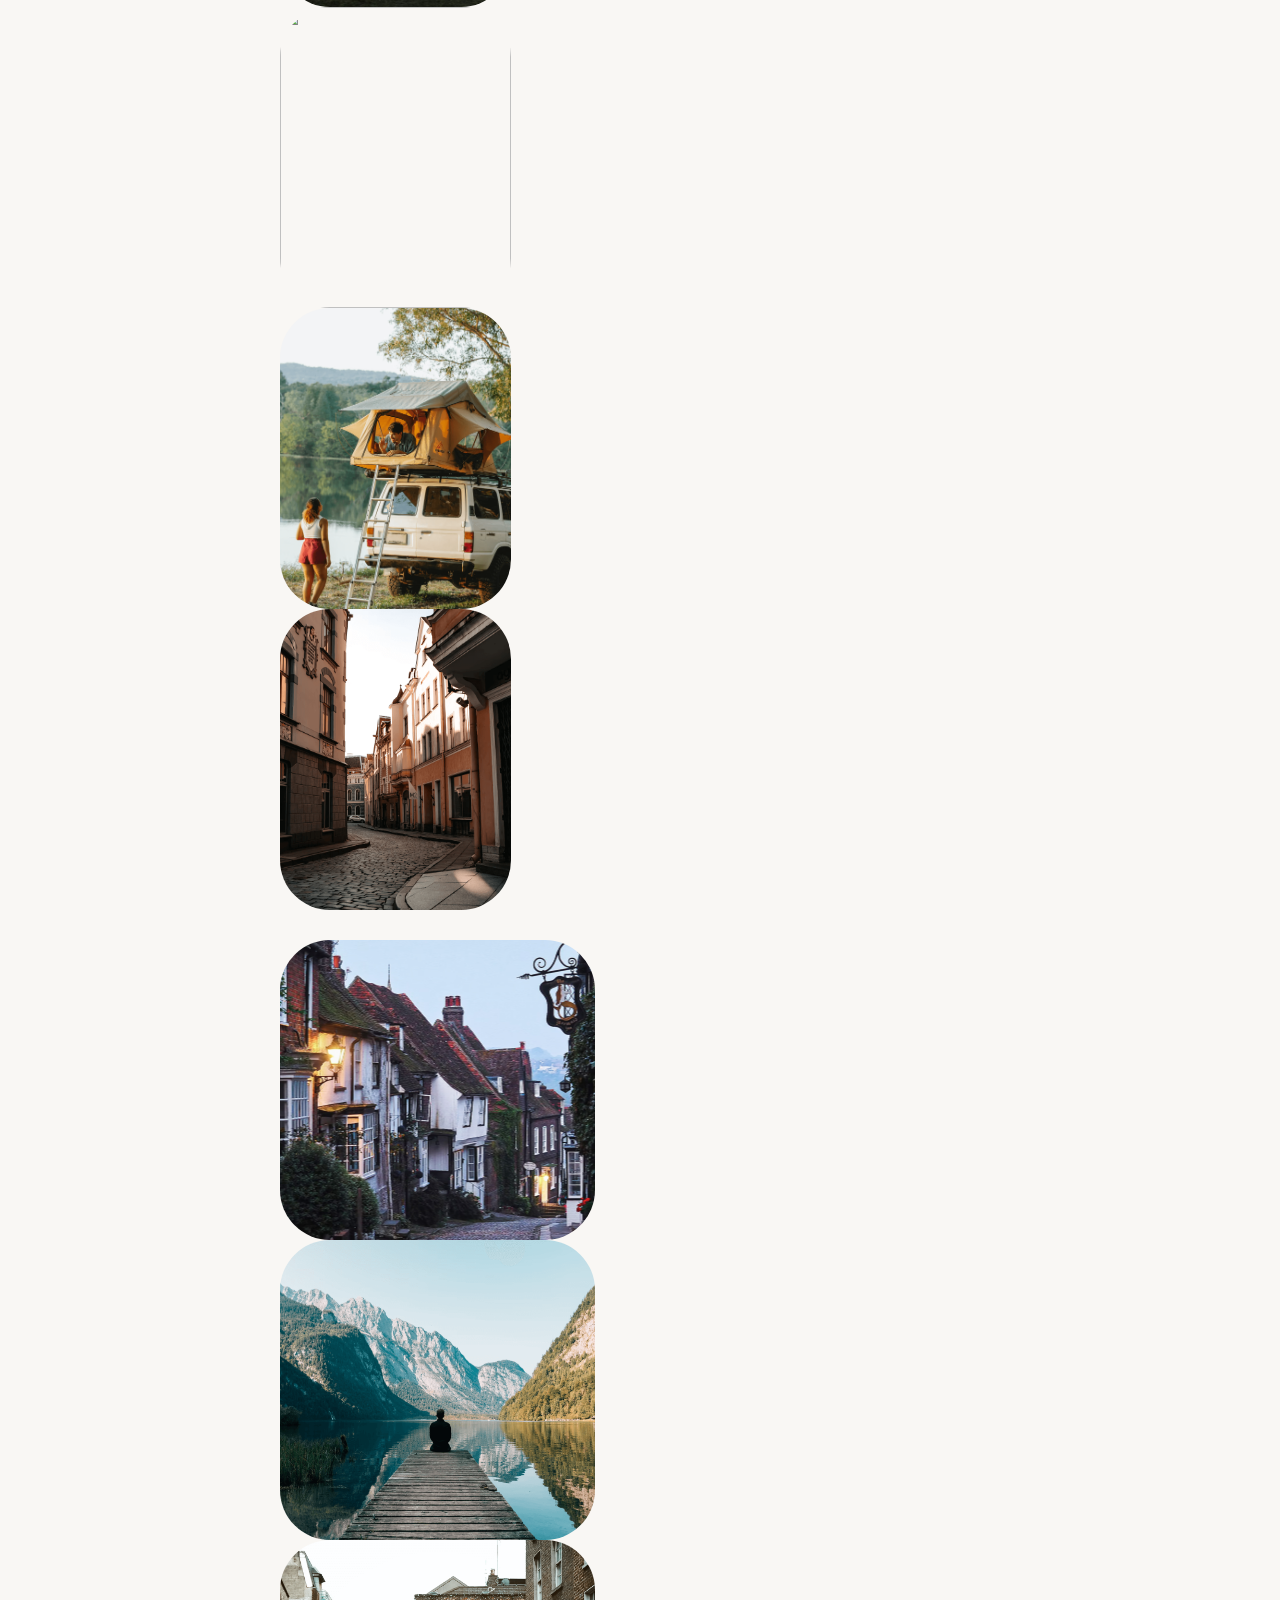
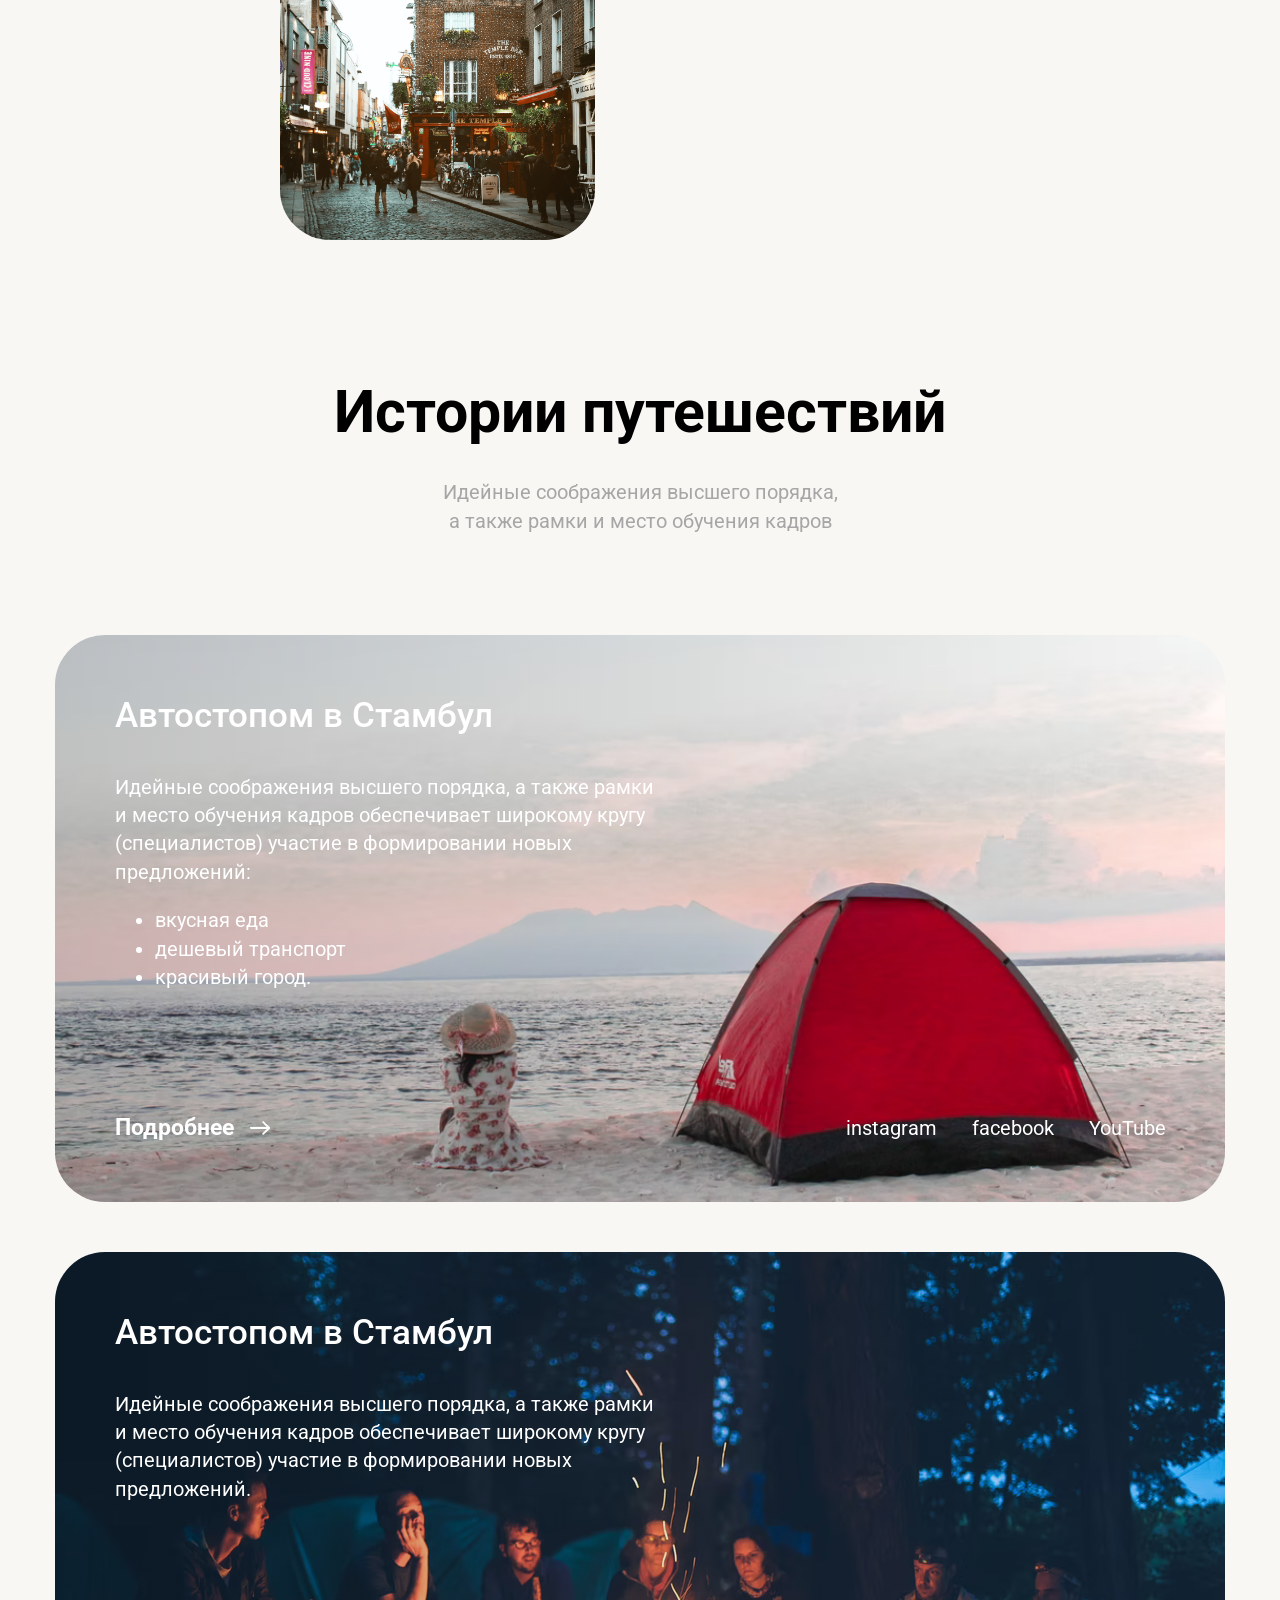
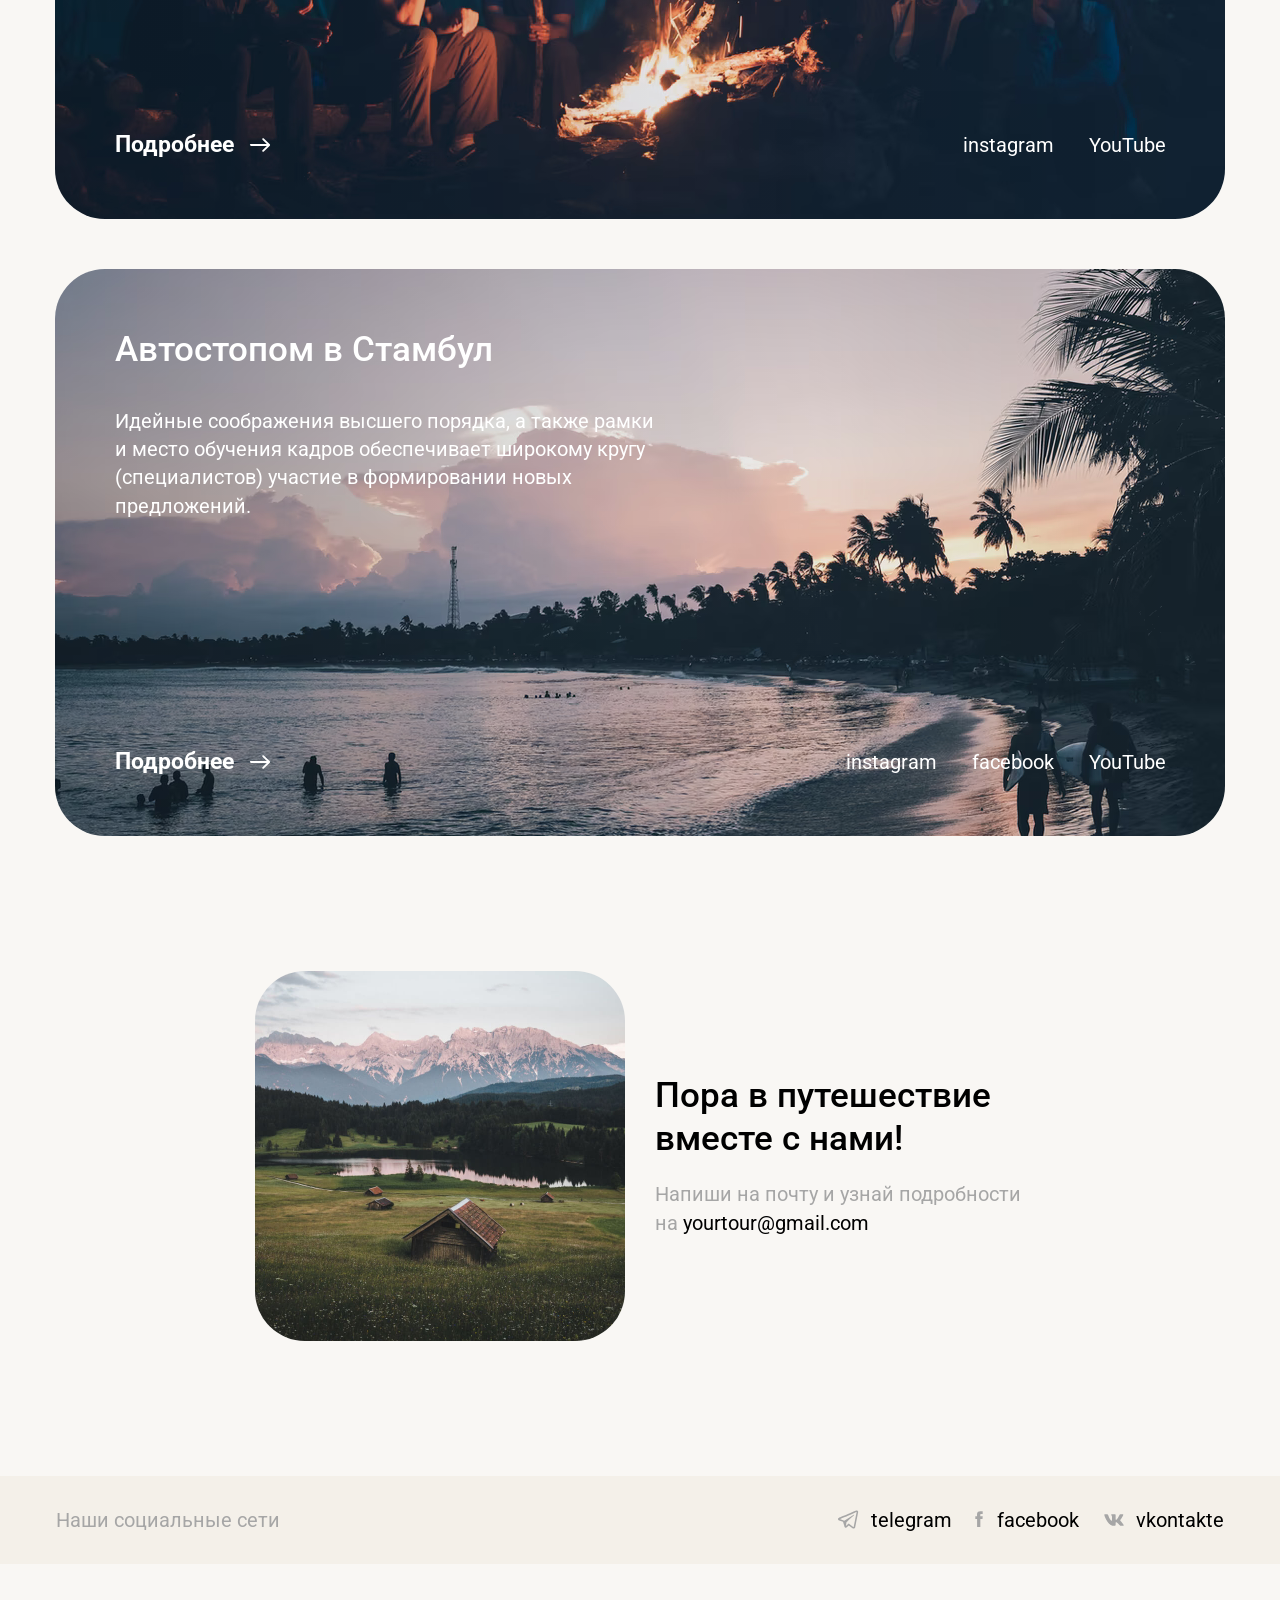
==== commit b38c8ba4: "test commit" ====
--- a/index.html
+++ b/index.html
@@ -1,374 +1,376 @@
-<!DOCTYPE html>
-<html lang="ru">
-<head>
-    <meta charset="UTF-8">
-    <meta name="viewport" content="width=device-width, initial-scale=1.0, user-scalable=no">
-
-    <meta name="title" content="Твоё идеальное путешествие">
-    <meta name="description" content="Выбери своё собственное идеальное путешествие и отправься в него вместе с нами!">
-    <meta name="keywords" content="путешествие, идеальное путешествие, тур, автостопом">
-
-    <link rel="icon" href="./resources-view/favicon32.png" type="image/png" sizes="32x32">
-    <link rel="stylesheet" href="./resources-code/body.css">
-
-    <link rel="preconnect" href="https://fonts.googleapis.com">
-    <link rel="preconnect" href="https://fonts.gstatic.com" crossorigin>
-    <link href="https://fonts.googleapis.com/css2?family=Roboto:ital,wght@0,100;0,300;0,400;0,500;0,700;0,900;1,100;1,300;1,400;1,500;1,700;1,900&display=swap" rel="stylesheet">
-
-    <title>Твоё идеальное путешествие</title>
-</head>
-
-<body>
-    <header>
-        <div class="head img"> <img class="head_img" src="./resources-view/header-img.png" alt="header image"></div>
-        <div class="head">
-            <div class="head_menu">
-                <div class="logo"><a href=""><img class="logo" src="./resources-view/YourTour.svg" alt="site_logo"></a></div>
-                <div class="head_menu_ref">
-                    <p class="head-menu normal no_margin"><a class="head_menu" href="#tours">Тур</a></p>
-                    <p class="head-menu normal no_margin"><a class="head_menu" href="#create-tour">Создать тур</a></p>
-                    <p class="head-menu normal no_margin"><a class="head_menu" href="#feedbacks">Отзывы</a></p>
-                    <p class="head-menu normal no_margin"><a class="head_menu" href="#histories">Истории</a></p>
-                </div>
-                <p class="head-menu normal no_margin"><a class="head_menu" href="tel:">+7 999 999 99 99</a></p>
-            </div>
-            <div class="head_content">
-                <h1 class="no_margin">Идеальные путеществия существуют</h1>
-                <p class="normal no_margin">Идейные соображения высшего порядка, а также рамки и место обучения кадров</p>
-                <button class="head_button" type="submit"><p class="normal no_margin">Найти тур</p></button>
-            </div>
-        </div>
-    </header>
-
-    <main>
-        <div class="fixed_menu unvisible">
-            <div class="logo"><a href=""><img class="logo black" src="./resources-view/YourTour.svg" alt="site_logo"></a></div>
-                <div class="head_menu_ref">
-                    <p class="head-menu normal no_margin"><a class="head_menu" href="#tours">Тур</a></p>
-                    <p class="head-menu normal no_margin"><a class="head_menu" href="#create-tour">Создать тур</a></p>
-                    <p class="head-menu normal no_margin"><a class="head_menu" href="#feedbacks">Отзывы</a></p>
-                    <p class="head-menu normal no_margin"><a class="head_menu" href="#histories">Истории</a></p>
-                </div>
-                <p class="head-menu normal no_margin"><a class="head_menu" href="tel:">+7 999 999 99 99</a></p>
-        </div>
-
-        <section class="tours fixed" id="tours">
-            <div class="description turs">
-                <h2 class="description turs">Выбери свой тур</h2>
-                <div class="tour_type_select">
-                    <p class="tours big no_margin active">Популярные</p>
-                    <p class="tours big no_margin">Авторские</p>
-                    <p class="tours big no_margin">Походы</p>
-                    <p class="tours big no_margin">Сплавы</p>
-                    <p class="tours big no_margin">Велопрогулки</p>
-                </div>
-            </div>
-            <div class="tours_cards">
-                <div class="tour">
-                    <div class="tour_photo"><img class="tour fixed" src="./resources-view/card tour photo-1.png" alt="tour photo"></div>
-                    <div class="tour_card_content">
-                        <div class="tour_description">
-                            <h3 class="no_margin">Путешествие в горы</h3>
-                            <p class="small no_margin">от 80 000 руб</p>
-                        </div>
-                        <div class="tour_footer">
-                            <p class="big no_margin">Подробнее</p>
-                            <img src="./resources-view/arrow bt.svg" alt="arrow" class="arrow">
-                        </div>
-                    </div>
-                </div>
-                <div class="tour">
-                    <div class="tour_photo"><img class="tour" src="./resources-view/card tour photo-2.png" alt="tour photo"></div>
-                    <div class="tour_card_content">
-                        <div class="tour_description">
-                            <h3 class="no_margin">Путешествие в горы</h3>
-                            <p class="small no_margin">от 80 000 руб</p>
-                        </div>
-                        <div class="tour_footer">
-                            <p class="big no_margin">Подробнее</p>
-                            <img src="./resources-view/arrow bt.svg" alt="arrow" class="arrow">
-                        </div>
-                    </div>
-                </div>
-                <div class="tour">
-                    <div class="tour_photo"><img class="tour" src="./resources-view/card tour photo-3.png" alt="tour photo"></div>
-                    <div class="tour_card_content">
-                        <div class="tour_description">
-                            <h3 class="no_margin">Путешествие в горы</h3>
-                            <p class="small no_margin">от 80 000 руб</p>
-                        </div>
-                        <div class="tour_footer">
-                            <p class="big no_margin">Подробнее</p>
-                            <img src="./resources-view/arrow bt.svg" alt="arrow" class="arrow">
-                        </div>
-                    </div>
-                </div>
-                <div class="tour">
-                    <div class="tour_photo"><img class="tour fixed" src="./resources-view/card tour photo-4.png" alt="tour photo"></div>
-                    <div class="tour_card_content">
-                        <div class="tour_description">
-                            <h3 class="no_margin">Путешествие в горы</h3>
-                            <p class="small no_margin">от 80 000 руб</p>
-                        </div>
-                        <div class="tour_footer">
-                            <p class="big no_margin">Подробнее</p>
-                            <img src="./resources-view/arrow bt.svg" alt="arrow" class="arrow">
-                        </div>
-                    </div>
-                </div>
-                <div class="tour">
-                    <div class="tour_photo"><img class="tour" src="./resources-view/card tour photo-5.jfif" alt="tour photo"></div>
-                    <div class="tour_card_content">
-                        <div class="tour_description">
-                            <h3 class="no_margin">Путешествие в горы</h3>
-                            <p class="small no_margin">от 80 000 руб</p>
-                        </div>
-                        <div class="tour_footer">
-                            <p class="big no_margin">Подробнее</p>
-                            <img src="./resources-view/arrow bt.svg" alt="arrow" class="arrow">
-                        </div>
-                    </div>
-                </div>
-                <div class="tour">
-                    <div class="tour_photo"><img class="tour" src="./resources-view/card tour photo-6.jpg" alt="tour photo"></div>
-                    <div class="tour_card_content">
-                        <div class="tour_description">
-                            <h3 class="no_margin">Путешествие в горы</h3>
-                            <p class="small no_margin">от 80 000 руб</p>
-                        </div>
-                        <div class="tour_footer">
-                            <p class="big no_margin">Подробнее</p>
-                            <img src="./resources-view/arrow bt.svg" alt="arrow" class="arrow">
-                        </div>
-                    </div>
-                </div>
-            </div>
-        </section>
-        <section class="create-tour" id="create-tour">
-            <div class="description">
-                <h2 class="description">Собери свой тур</h2>
-                <p class="description normal">Идейные соображения высшего порядка,
-                    а также рамки и место обучения кадров</p>
-            </div>
-            <form class="size_1920">
-                <div class="fields_group">
-                    <div class="field name">
-                        <p class="normal no_margin">Имя</p>
-                        <input type="text" name="name" placeholder="Введите Ваше имя" autocomplete="username">
-                    </div>
-                    <div class="field direction">
-                        <p class="normal no_margin">Направление</p>
-                        <select class="gray" name="direction" size="1">
-                            <option value="0" selected hidden>Куда хотите ехать</option>
-                            <option value="1">Тур: Путешествие в горы</option>
-                            <option value="2">Тур: Вдали от дома</option>
-                            <option value="3">Тур: Автостопом в Стамбул</option>
-                        </select>
-                    </div>
-                </div>
-                <div class="fields_group">
-                    <div class="field email">
-                        <p class="normal no_margin">Email</p>
-                        <input type="email" name="email" oninput="this.value = this.value.replace(/[^a-z, @, 0-9, .]/, '')" placeholder="example@mail.ru" autocomplete="email">
-                    </div>
-                    <div class="field phone">
-                        <p class="normal no_margin">Телефон</p>
-                        <input type="tel" name="phone" oninput="this.value = this.value.replace(/[^0-9, +]/, '')" pattern="(['+7']+[8]).[0-9]{3}.[0-9]{3}.[0-9]{4}" placeholder="+ 7 (_ _ _) _ _ _ - _ _ - _ _" autocomplete="tel">
-                    </div>
-                </div>
-                <div class="fields_group">
-                    <div class="field date">
-                        <p class="normal no_margin">Дата от</p>
-                        <input class="date gray" type="date" name="date from" placeholder="ДД.ММ.ГГГГ">
-                    </div>
-                    <div class="field date">
-                        <p class="normal no_margin">Дата до</p>
-                        <input class="date gray" type="date" name="date to" placeholder="ДД.ММ.ГГГГ">
-                    </div>
-                </div>
-                <div class="field comment">
-                    <p class="normal no_margin">Комментарий</p>
-                    <textarea name="comment"></textarea>
-                </div>
-                <div class="field age">
-                    <p class="normal no_margin">Вам есть 18 лет?</p>
-                    <div class="radio">
-                        <label><input type="radio" name="age" class="age" id="age_yes"><label class="custom_radio" for="age_yes"></label><p class="normal no_margin">Да</p></label>
-                        <label><input type="radio" name="age" class="age" id="age_no"><label class="custom_radio" for="age_no"></label><p class="normal no_margin">Нет</p></label>
-                    </div>
-                </div>
-                <div class="licens"><input type="checkbox" id="licens" name="licens" class="licens"><label class="custom_check" for="licens"></label><p class="small no_margin gray">   Нажимая кнопку, я принимаю условия <span class="licens">Лицензионного договора</span></p></div>
-                <div class="buttons">
-                    <button class="submit" type="submit">Найти тур</button>
-                    <button class="reset" type="reset">Сбросить</button>
-                </div>
-            </form>
-        </section>
-        <section class="feedbacks " id="feedbacks">
-            <div class="description">
-                <h2 class="description">Отзывы наших путешественников</h2>
-                <p class="description normal">Идейные соображения высшего порядка,
-                    а также рамки и место обучения кадров</p>
-            </div>
-            <div class="feedbacks">
-                <article class="feedbacks_feedback">
-                    <p class="big feedbacks_feedback_text">Идейные соображения высшего порядка, а также рамки и место обучения кадров обеспечивает широкому кругу (специалистов) участие в формировании новых предложений. Идейные соображения высшего порядка, а также начало повседневной работы по формированию позиции позволяет оценить значение модели развития.</p>
-                    <div class="feedbacks_feedback_feedbacker">
-                        <div class="feedbacks_feedback_feedbacker_info">
-                            <h3 class="feedbacks_feedback_feedbacker_info_name">Мария</h3>
-                            <p class="small feedbacks_feedback_feedbacker_info_tour">Тур: Вдали от дома</p>
-                        </div>
-                        <img class="feedbacks_feedback_feedbacker_photo" src="resources-view/review-photo-1.jpg" width="75" height="75" alt="Фото" style="border-radius: 100px;">
-                    </div>
-                </article>
-                <article class="feedbacks_feedback">
-                    <p class="big feedbacks_feedback_text">Равным образом постоянный количественный рост и сфера нашей активности играет важную роль в формировании системы обучения кадров, соответствует насущным потребностям.
-
-                        <br><br>Значимость этих проблем настолько очевидна, что дальнейшее развитие различных форм деятельности обеспечивает широкому кругу (специалистов) участие в формировании новых предложений. Повседневная практика показывает, что реализация намеченных плановых заданий в значительной степени обуславливает создание модели развития.</p>
-                    <div class="feedbacks_feedback_feedbacker">
-                        <div class="feedbacks_feedback_feedbacker_info">
-                            <h3 class="feedbacks_feedback_feedbacker_info_name">Павел</h3>
-                            <p class="small feedbacks_feedback_feedbacker_info_tour">Тур: Путешествие в горы</p>
-                        </div>
-                        <img class="feedbacks_feedbacker-photo" src="resources-view/review photo-2.jpg" width="75" height="75" alt="Фото" style="border-radius: 100px;">
-                    </div>
-                </article>
-            </div>
-        </section>
-        <section class="photos" id="photos">
-            <div class="description">
-                <h2 class="description" style="max-width: none;">Фотографии путешествий</h2>
-                <p class="normal description">Идейные соображения высшего порядка,
-                    а также рамки и место обучения кадров</p>
-            </div>
-            <div class="photos">
-                <div class="photos_line I">
-                    <div class="photos_photo"><img class="photos_photo" src="./resources-view/travel photo-1.jpg"></div>
-                    <div class="photos_photo on_fhd"><img class="photos_photo" src="./resources-view/travel photo-2.jpg"></div>
-                    <div class="photos_photo on_1024"><img class="photos_photo fixed" src="./resources-view/travel photo-3.png"></div>
-                    <div class="photos_photo"><img class="photos_photo" src="./resources-view/travel photo-4.png"></div>
-                </div>
-                <div class="photos_line II">
-                    <div class="photos_photo narrow"><img class="photos_photo narrow" src="./resources-view/travel photo-5.jpg"></div>
-                    <div class="photos_photo narrow on_1024"><img class="photos_photo narrow" src="./resources-view/travel photo-6.png"></div>
-                    <div class="photos_photo narrow on_fhd"><img class="photos_photo narrow" src="./resources-view/travel photo-7.jpg"></div>
-                    <div class="photos_photo narrow"><img class="photos_photo narrow fixed" src="./resources-view/travel photo-8.png"></div>
-                    <div class="photos_photo narrow"><img class="photos_photo narrow fixed" src="./resources-view/travel photo-13.png"></div>
-                </div>
-                <div class="photos_line III">
-                    <div class="photos_photo"><img class="photos_photo move_on_mobile" src="./resources-view/travel photo-9.jpg"></div>
-                    <div class="photos_photo"><img class="photos_photo" src="./resources-view/travel photo-10.png"></div>
-                    <div class="photos_photo on_1024"><img class="photos_photo" src="./resources-view/travel photo-11.png"></div>
-                    <div class="photos_photo on_fhd"><img class="photos_photo" src="./resources-view/travel photo-12.jpg"></div>
-                </div>
-            </div>
-        </section>
-        <section class="histories" id="histories">
-            <div class="description">
-                <h2 class="description histories">Истории путешествий</h2>
-                <p class="normal description">Идейные соображения высшего порядка,
-                    а также рамки и место обучения кадров</p>
-            </div>
-            <div class="histories">
-                <div class="history one">
-                    <div class="history_image"><img src="./resources-view/story photo 1.png" alt="Story photo 1" class="story rotated uped"></div>
-                    <div class="history_description">
-                        <h3 class="history_description">Автостопом в Стамбул</h3>
-                        <p class="normal history_description">Идейные соображения высшего порядка, а также рамки и место обучения кадров обеспечивает широкому кругу (специалистов) участие в формировании новых предложений:
-
-                            <ul class="history_description">
-                                <li>вкусная еда</li>
-                                <li>дешевый транспорт</li>
-                                <li>красивый город.</li>
-                            </ul>
-                        </p>
-                    </div>
-                    <div class="history_footer">
-                        <div class="history_footer_more">
-                            <p class="big no_margin">Подробнее</p>
-                            <img src="./resources-view/arrow bt.svg" alt="arrow" class="arrow">
-                        </div>
-                        <div class="history_footer_social">
-                            <p class="normal no_margin social">instagram</p>
-                            <p class="normal no_margin social">facebook</p>
-                            <p class="normal no_margin social">YouTube</p>
-                        </div>
-                    </div>
-                </div>
-                <div class="history two">
-                    <div class="history_image"><img src="./resources-view/story photo 2.png" alt="Story photo 2" class="story"></div>
-                    <div class="history_description">
-                        <h3 class="history_description">Автостопом в Стамбул</h3>
-                        <p class="normal history_description">Идейные соображения высшего порядка, а также рамки и место обучения кадров обеспечивает широкому кругу (специалистов) участие в формировании новых предложений.
-                        </p>
-                    </div>
-                    <div class="history_footer">
-                        <div class="history_footer_more">
-                            <p class="big no_margin">Подробнее</p>
-                            <img src="./resources-view/arrow bt.svg" alt="arrow" class="arrow">
-                        </div>
-                        <div class="history_footer_social">
-                            <p class="normal no_margin social">instagram</p>
-                            <p class="normal no_margin social">YouTube</p>
-                        </div>
-                    </div>
-                </div>
-                <div class="history three">
-                    <div class="history_image"><img src="./resources-view/story photo 3.png" alt="Story photo 3" class="story rotated"></div>
-                    <div class="history_description">
-                        <h3 class="history_description">Автостопом в Стамбул</h3>
-                        <p class="normal history_description">Идейные соображения высшего порядка, а также рамки и место обучения кадров обеспечивает широкому кругу (специалистов) участие в формировании новых предложений.
-                        </p>
-                    </div>
-                    <div class="history_footer">
-                        <div class="history_footer_more">
-                            <p class="big no_margin">Подробнее</p>
-                            <img src="./resources-view/arrow bt.svg" alt="arrow" class="arrow">
-                        </div>
-                        <div class="history_footer_social">
-                            <p class="normal no_margin social">instagram</p>
-                            <p class="normal no_margin social">facebook</p>
-                            <p class="normal no_margin social">YouTube</p>
-                        </div>
-                    </div>
-                </div>
-            </div>
-        </section>
-        <section class="CTA">
-            <div class="CTA">
-                <div class="CTA_photo">
-                    <img src="./resources-view/footer photo.jpg" alt="Изображение" class="CTA_photo">
-                </div>
-                <div class="CTA_description">
-                    <h3 class="CTA_description">Пора в путешествие вместе с нами!</h3>
-                    <p class="normal gray no_margin">Напиши на почту и узнай подробности на <a class="CTA email" href="mailto:">yourtour@gmail.com</a></p>
-                </div>
-            </div>
-        </section>
-    </main>
-
-    <footer class="site_footer">
-        <div class="footer size_1920">
-            <div class="footer_content">
-                <p class="normal gray no_margin">Наши социальные сети</p>
-            </div>
-            <div class="footer_content social">
-                <div class="social_url">
-                    <img src="./resources-view/Vector.svg" alt="telegram" class="telegram">
-                    <p class="normal no_margin">telegram</p>
-                </div>
-                <div class="social_url">
-                    <img src="./resources-view/fb.svg" alt="facebook" class="facebook">
-                    <p class="normal no_margin">facebook</p>
-                </div>
-                <div class="social_url">
-                    <img src="./resources-view/vk.svg" alt="vk" class="vk">
-                    <p class="normal no_margin">vkontakte</p>
-                </div>
-            
-            </div>
-        </div>
-        <script src="./resources-code/script.js"></script>
-    </footer>
-</body>
+<!DOCTYPE html>
+<html lang="ru">
+<head>
+    <meta charset="UTF-8">
+    <meta name="viewport" content="width=device-width, initial-scale=1.0, user-scalable=no">
+
+    <meta name="title" content="Твоё идеальное путешествие">
+    <meta name="description" content="Выбери своё собственное идеальное путешествие и отправься в него вместе с нами!">
+    <meta name="keywords" content="путешествие, идеальное путешествие, тур, автостопом">
+
+    <link rel="icon" href="./resources-view/favicon32.png" type="image/png" sizes="32x32">
+    <link rel="stylesheet" href="./resources-code/body.css">
+
+    <link rel="preconnect" href="https://fonts.googleapis.com">
+    <link rel="preconnect" href="https://fonts.gstatic.com" crossorigin>
+    <link href="https://fonts.googleapis.com/css2?family=Roboto:ital,wght@0,100;0,300;0,400;0,500;0,700;0,900;1,100;1,300;1,400;1,500;1,700;1,900&display=swap" rel="stylesheet">
+
+    <title>Твоё идеальное путешествие</title>
+</head>
+
+<body>
+    <div class="body">
+    <header>
+        <div class="head img"> <img class="head_img" src="./resources-view/header-img.png" alt="header image"></div>
+        <div class="head">
+            <div class="head_menu">
+                <div class="logo"><a href=""><img class="logo" src="./resources-view/YourTour.svg" alt="site_logo"></a></div>
+                <div class="head_menu_ref">
+                    <p class="head-menu normal no_margin"><a class="head_menu" href="#tours">Тур</a></p>
+                    <p class="head-menu normal no_margin"><a class="head_menu" href="#create-tour">Создать тур</a></p>
+                    <p class="head-menu normal no_margin"><a class="head_menu" href="#feedbacks">Отзывы</a></p>
+                    <p class="head-menu normal no_margin"><a class="head_menu" href="#histories">Истории</a></p>
+                </div>
+                <p class="head-menu normal no_margin"><a class="head_menu" href="tel:">+7 999 999 99 99</a></p>
+            </div>
+            <div class="head_content">
+                <h1 class="no_margin">Идеальные путешествия существуют</h1>
+                <p class="normal no_margin">Идейные соображения высшего порядка, а также рамки и место обучения кадров</p>
+                <button class="head_button" type="submit"><p class="normal no_margin">Найти тур</p></button>
+            </div>
+        </div>
+    </header>
+
+    <main>
+        <div class="fixed_menu unvisible">
+            <div class="logo"><a href=""><img class="logo black" src="./resources-view/YourTour.svg" alt="site_logo"></a></div>
+                <div class="head_menu_ref">
+                    <p class="head-menu normal no_margin"><a class="head_menu" href="#tours">Тур</a></p>
+                    <p class="head-menu normal no_margin"><a class="head_menu" href="#create-tour">Создать тур</a></p>
+                    <p class="head-menu normal no_margin"><a class="head_menu" href="#feedbacks">Отзывы</a></p>
+                    <p class="head-menu normal no_margin"><a class="head_menu" href="#histories">Истории</a></p>
+                </div>
+                <p class="head-menu normal no_margin"><a class="head_menu" href="tel:">+7 999 999 99 99</a></p>
+        </div>
+
+        <section class="tours fixed" id="tours">
+            <div class="description tours">
+                <h2 class="description tours">Выбери свой тур</h2>
+                <div class="tour_type_select">
+                    <p class="tours big no_margin active">Популярные</p>
+                    <p class="tours big no_margin">Авторские</p>
+                    <p class="tours big no_margin">Походы</p>
+                    <p class="tours big no_margin">Сплавы</p>
+                    <p class="tours big no_margin">Велопрогулки</p>
+                </div>
+            </div>
+            <div class="tours_cards">
+                <div class="tour">
+                    <div class="tour_photo"><img class="tour fixed" src="./resources-view/card tour photo-1.png" alt="tour photo"></div>
+                    <div class="tour_card_content">
+                        <div class="tour_description">
+                            <h3 class="no_margin">Путешествие в горы</h3>
+                            <p class="small no_margin">от 80 000 руб</p>
+                        </div>
+                        <div class="tour_footer">
+                            <p class="big no_margin">Подробнее</p>
+                            <img src="./resources-view/arrow bt.svg" alt="arrow" class="arrow">
+                        </div>
+                    </div>
+                </div>
+                <div class="tour">
+                    <div class="tour_photo"><img class="tour" src="./resources-view/card tour photo-2.png" alt="tour photo"></div>
+                    <div class="tour_card_content">
+                        <div class="tour_description">
+                            <h3 class="no_margin">Путешествие в горы</h3>
+                            <p class="small no_margin">от 80 000 руб</p>
+                        </div>
+                        <div class="tour_footer">
+                            <p class="big no_margin">Подробнее</p>
+                            <img src="./resources-view/arrow bt.svg" alt="arrow" class="arrow">
+                        </div>
+                    </div>
+                </div>
+                <div class="tour">
+                    <div class="tour_photo"><img class="tour" src="./resources-view/card tour photo-3.png" alt="tour photo"></div>
+                    <div class="tour_card_content">
+                        <div class="tour_description">
+                            <h3 class="no_margin">Путешествие в горы</h3>
+                            <p class="small no_margin">от 80 000 руб</p>
+                        </div>
+                        <div class="tour_footer">
+                            <p class="big no_margin">Подробнее</p>
+                            <img src="./resources-view/arrow bt.svg" alt="arrow" class="arrow">
+                        </div>
+                    </div>
+                </div>
+                <div class="tour">
+                    <div class="tour_photo"><img class="tour fixed" src="./resources-view/card tour photo-4.png" alt="tour photo"></div>
+                    <div class="tour_card_content">
+                        <div class="tour_description">
+                            <h3 class="no_margin">Путешествие в горы</h3>
+                            <p class="small no_margin">от 80 000 руб</p>
+                        </div>
+                        <div class="tour_footer">
+                            <p class="big no_margin">Подробнее</p>
+                            <img src="./resources-view/arrow bt.svg" alt="arrow" class="arrow">
+                        </div>
+                    </div>
+                </div>
+                <div class="tour">
+                    <div class="tour_photo"><img class="tour" src="./resources-view/card tour photo-5.jfif" alt="tour photo"></div>
+                    <div class="tour_card_content">
+                        <div class="tour_description">
+                            <h3 class="no_margin">Путешествие в горы</h3>
+                            <p class="small no_margin">от 80 000 руб</p>
+                        </div>
+                        <div class="tour_footer">
+                            <p class="big no_margin">Подробнее</p>
+                            <img src="./resources-view/arrow bt.svg" alt="arrow" class="arrow">
+                        </div>
+                    </div>
+                </div>
+                <div class="tour">
+                    <div class="tour_photo"><img class="tour" src="./resources-view/card tour photo-6.jpg" alt="tour photo"></div>
+                    <div class="tour_card_content">
+                        <div class="tour_description">
+                            <h3 class="no_margin">Путешествие в горы</h3>
+                            <p class="small no_margin">от 80 000 руб</p>
+                        </div>
+                        <div class="tour_footer">
+                            <p class="big no_margin">Подробнее</p>
+                            <img src="./resources-view/arrow bt.svg" alt="arrow" class="arrow">
+                        </div>
+                    </div>
+                </div>
+            </div>
+        </section>
+        <section class="create-tour" id="create-tour">
+            <div class="description">
+                <h2 class="description">Собери свой тур</h2>
+                <p class="description normal">Идейные соображения высшего порядка,
+                    а также рамки и место обучения кадров</p>
+            </div>
+            <form class="size_1920">
+                <div class="fields_group">
+                    <div class="field name">
+                        <p class="normal no_margin">Имя</p>
+                        <input type="text" name="name" placeholder="Введите Ваше имя" autocomplete="username">
+                    </div>
+                    <div class="field direction">
+                        <p class="normal no_margin">Направление</p>
+                        <select class="gray" name="direction" size="1">
+                            <option value="0" selected hidden>Куда хотите ехать</option>
+                            <option value="1">Тур: Путешествие в горы</option>
+                            <option value="2">Тур: Вдали от дома</option>
+                            <option value="3">Тур: Автостопом в Стамбул</option>
+                        </select>
+                    </div>
+                </div>
+                <div class="fields_group">
+                    <div class="field email">
+                        <p class="normal no_margin">Email</p>
+                        <input type="email" name="email" oninput="this.value = this.value.replace(/[^a-z, @, 0-9, .]/, '')" placeholder="example@mail.ru" autocomplete="email">
+                    </div>
+                    <div class="field phone">
+                        <p class="normal no_margin">Телефон</p>
+                        <input type="tel" name="phone" oninput="this.value = this.value.replace(/[^0-9, +]/, '')" pattern="(['+7']+[8]).[0-9]{3}.[0-9]{3}.[0-9]{4}" placeholder="+ 7 (_ _ _) _ _ _ - _ _ - _ _" autocomplete="tel">
+                    </div>
+                </div>
+                <div class="fields_group">
+                    <div class="field date">
+                        <p class="normal no_margin">Дата от</p>
+                        <input class="date gray" type="date" name="date from" placeholder="ДД.ММ.ГГГГ">
+                    </div>
+                    <div class="field date">
+                        <p class="normal no_margin">Дата до</p>
+                        <input class="date gray" type="date" name="date to" placeholder="ДД.ММ.ГГГГ">
+                    </div>
+                </div>
+                <div class="field comment">
+                    <p class="normal no_margin">Комментарий</p>
+                    <textarea name="comment"></textarea>
+                </div>
+                <div class="field age">
+                    <p class="normal no_margin">Вам есть 18 лет?</p>
+                    <div class="radio">
+                        <label><input type="radio" name="age" class="age" id="age_yes"><label class="custom_radio" for="age_yes"></label><p class="normal no_margin">Да</p></label>
+                        <label><input type="radio" name="age" class="age" id="age_no"><label class="custom_radio" for="age_no"></label><p class="normal no_margin">Нет</p></label>
+                    </div>
+                </div>
+                <div class="licens"><input type="checkbox" id="licens" name="licens" class="licens"><label class="custom_check" for="licens"></label><p class="small no_margin gray">   Нажимая кнопку, я принимаю условия <span class="licens">Лицензионного договора</span></p></div>
+                <div class="buttons">
+                    <button class="submit" type="submit">Найти тур</button>
+                    <button class="reset" type="reset">Сбросить</button>
+                </div>
+            </form>
+        </section>
+        <section class="feedbacks " id="feedbacks">
+            <div class="description">
+                <h2 class="description">Отзывы наших путешественников</h2>
+                <p class="description normal">Идейные соображения высшего порядка,
+                    а также рамки и место обучения кадров</p>
+            </div>
+            <div class="feedbacks">
+                <article class="feedbacks_feedback">
+                    <p class="big feedbacks_feedback_text">Идейные соображения высшего порядка, а также рамки и место обучения кадров обеспечивает широкому кругу (специалистов) участие в формировании новых предложений. Идейные соображения высшего порядка, а также начало повседневной работы по формированию позиции позволяет оценить значение модели развития.</p>
+                    <div class="feedbacks_feedback_feedbacker">
+                        <div class="feedbacks_feedback_feedbacker_info">
+                            <h3 class="feedbacks_feedback_feedbacker_info_name">Мария</h3>
+                            <p class="small feedbacks_feedback_feedbacker_info_tour no_margin">Тур: Вдали от дома</p>
+                        </div>
+                        <img class="feedbacks_feedback_feedbacker_photo" src="resources-view/review-photo-1.jpg" width="75" height="75" alt="Фото" style="border-radius: 100px;">
+                    </div>
+                </article>
+                <article class="feedbacks_feedback">
+                    <p class="big feedbacks_feedback_text">Равным образом постоянный количественный рост и сфера нашей активности играет важную роль в формировании системы обучения кадров, соответствует насущным потребностям.
+
+                        <br><br>Значимость этих проблем настолько очевидна, что дальнейшее развитие различных форм деятельности обеспечивает широкому кругу (специалистов) участие в формировании новых предложений. Повседневная практика показывает, что реализация намеченных плановых заданий в значительной степени обуславливает создание модели развития.</p>
+                    <div class="feedbacks_feedback_feedbacker">
+                        <div class="feedbacks_feedback_feedbacker_info">
+                            <h3 class="feedbacks_feedback_feedbacker_info_name">Павел</h3>
+                            <p class="small feedbacks_feedback_feedbacker_info_tour no_margin">Тур: Путешествие в горы</p>
+                        </div>
+                        <img class="feedbacks_feedbacker-photo" src="resources-view/review photo-2.jpg" width="75" height="75" alt="Фото" style="border-radius: 100px;">
+                    </div>
+                </article>
+            </div>
+        </section>
+        <section class="photos" id="photos">
+            <div class="description">
+                <h2 class="description" style="max-width: none;">Фотографии путешествий</h2>
+                <p class="normal description">Идейные соображения высшего порядка,
+                    а также рамки и место обучения кадров</p>
+            </div>
+            <div class="photos">
+                <div class="photos_line I">
+                    <div class="photos_photo"><img class="photos_photo" src="./resources-view/travel photo-1.jpg"></div>
+                    <div class="photos_photo on_fhd"><img class="photos_photo" src="./resources-view/travel photo-2.jpg"></div>
+                    <div class="photos_photo on_1024"><img class="photos_photo fixed" src="./resources-view/travel photo-3.png"></div>
+                    <div class="photos_photo"><img class="photos_photo" src="./resources-view/travel photo-4.png"></div>
+                </div>
+                <div class="photos_line II">
+                    <div class="photos_photo narrow"><img class="photos_photo narrow" src="./resources-view/travel photo-5.jpg"></div>
+                    <div class="photos_photo narrow on_1024"><img class="photos_photo narrow" src="./resources-view/travel photo-6.png"></div>
+                    <div class="photos_photo narrow on_fhd"><img class="photos_photo narrow" src="./resources-view/travel photo-7.jpg"></div>
+                    <div class="photos_photo narrow"><img class="photos_photo narrow fixed" src="./resources-view/travel photo-8.png"></div>
+                    <div class="photos_photo narrow"><img class="photos_photo narrow fixed" src="./resources-view/travel photo-13.png"></div>
+                </div>
+                <div class="photos_line III">
+                    <div class="photos_photo"><img class="photos_photo move_on_mobile" src="./resources-view/travel photo-9.jpg"></div>
+                    <div class="photos_photo"><img class="photos_photo" src="./resources-view/travel photo-10.png"></div>
+                    <div class="photos_photo on_1024"><img class="photos_photo" src="./resources-view/travel photo-11.png"></div>
+                    <div class="photos_photo on_fhd"><img class="photos_photo" src="./resources-view/travel photo-12.jpg"></div>
+                </div>
+            </div>
+        </section>
+        <section class="histories" id="histories">
+            <div class="description">
+                <h2 class="description histories">Истории путешествий</h2>
+                <p class="normal description">Идейные соображения высшего порядка,
+                    а также рамки и место обучения кадров</p>
+            </div>
+            <div class="histories">
+                <div class="history one">
+                    <div class="history_image"><img src="./resources-view/story photo 1.png" alt="Story photo 1" class="story rotated uped"></div>
+                    <div class="history_description">
+                        <h3 class="history_description">Автостопом в Стамбул</h3>
+                        <p class="normal history_description">Идейные соображения высшего порядка, а также рамки и место обучения кадров обеспечивает широкому кругу (специалистов) участие в формировании новых предложений:
+
+                            <ul class="history_description">
+                                <li>вкусная еда</li>
+                                <li>дешевый транспорт</li>
+                                <li>красивый город.</li>
+                            </ul>
+                        </p>
+                    </div>
+                    <div class="history_footer">
+                        <div class="history_footer_more">
+                            <p class="big no_margin">Подробнее</p>
+                            <img src="./resources-view/arrow bt.svg" alt="arrow" class="arrow">
+                        </div>
+                        <div class="history_footer_social">
+                            <p class="normal no_margin social">instagram</p>
+                            <p class="normal no_margin social">facebook</p>
+                            <p class="normal no_margin social">YouTube</p>
+                        </div>
+                    </div>
+                </div>
+                <div class="history two">
+                    <div class="history_image"><img src="./resources-view/story photo 2.png" alt="Story photo 2" class="story"></div>
+                    <div class="history_description">
+                        <h3 class="history_description">Автостопом в Стамбул</h3>
+                        <p class="normal history_description">Идейные соображения высшего порядка, а также рамки и место обучения кадров обеспечивает широкому кругу (специалистов) участие в формировании новых предложений.
+                        </p>
+                    </div>
+                    <div class="history_footer">
+                        <div class="history_footer_more">
+                            <p class="big no_margin">Подробнее</p>
+                            <img src="./resources-view/arrow bt.svg" alt="arrow" class="arrow">
+                        </div>
+                        <div class="history_footer_social">
+                            <p class="normal no_margin social">instagram</p>
+                            <p class="normal no_margin social">YouTube</p>
+                        </div>
+                    </div>
+                </div>
+                <div class="history three">
+                    <div class="history_image"><img src="./resources-view/story photo 3.png" alt="Story photo 3" class="story rotated"></div>
+                    <div class="history_description">
+                        <h3 class="history_description">Автостопом в Стамбул</h3>
+                        <p class="normal history_description">Идейные соображения высшего порядка, а также рамки и место обучения кадров обеспечивает широкому кругу (специалистов) участие в формировании новых предложений.
+                        </p>
+                    </div>
+                    <div class="history_footer">
+                        <div class="history_footer_more">
+                            <p class="big no_margin">Подробнее</p>
+                            <img src="./resources-view/arrow bt.svg" alt="arrow" class="arrow">
+                        </div>
+                        <div class="history_footer_social">
+                            <p class="normal no_margin social">instagram</p>
+                            <p class="normal no_margin social">facebook</p>
+                            <p class="normal no_margin social">YouTube</p>
+                        </div>
+                    </div>
+                </div>
+            </div>
+        </section>
+        <section class="CTA">
+            <div class="CTA">
+                <div class="CTA_photo">
+                    <img src="./resources-view/footer photo.jpg" alt="Изображение" class="CTA_photo">
+                </div>
+                <div class="CTA_description">
+                    <h3 class="CTA_description">Пора в путешествие вместе с нами!</h3>
+                    <p class="normal gray no_margin">Напиши на почту и узнай подробности на <a class="CTA email" href="mailto:">yourtour@gmail.com</a></p>
+                </div>
+            </div>
+        </section>
+    </main>
+
+    <footer class="site_footer">
+        <div class="footer size_1920">
+            <div class="footer_content">
+                <p class="normal gray no_margin">Наши социальные сети</p>
+            </div>
+            <div class="footer_content social">
+                <div class="social_url">
+                    <img src="./resources-view/Vector.svg" alt="telegram" class="telegram">
+                    <p class="normal no_margin">telegram</p>
+                </div>
+                <div class="social_url">
+                    <img src="./resources-view/fb.svg" alt="facebook" class="facebook">
+                    <p class="normal no_margin">facebook</p>
+                </div>
+                <div class="social_url">
+                    <img src="./resources-view/vk.svg" alt="vk" class="vk">
+                    <p class="normal no_margin">vkontakte</p>
+                </div>
+            
+            </div>
+        </div>
+        <script src="./resources-code/script.js"></script>
+    </footer>
+</div>
+</body>
 </html>
--- a/resources-code/body.css
+++ b/resources-code/body.css
@@ -1,23 +1,16 @@
-@import "./main/main.css";
-@import "./footer/footer.css";
-@import "./header/header.css";
-
-body{
-    font-family:"Roboto", "Arial", sans-serif;
-    font-size:medium;
-    color:black;
-    background-color: #F9F7F4;
-
-    display: flex;
-    flex-direction: column;
-    gap: 135px;
-    margin:0;
-}
-
-body.mobile{
-    gap:75px;
-}
-
-.undisplay{
-    display: none;
+@import "./main/main.css";
+@import "./footer/footer.css";
+@import "./header/header.css";
+
+body{
+    font-family:"Roboto", "Arial", sans-serif;
+    font-size:medium;
+    color:black;
+    background-color: #F9F7F4;
+
+    margin: 0px;
+}
+
+.undisplay{
+    display: none;
 }
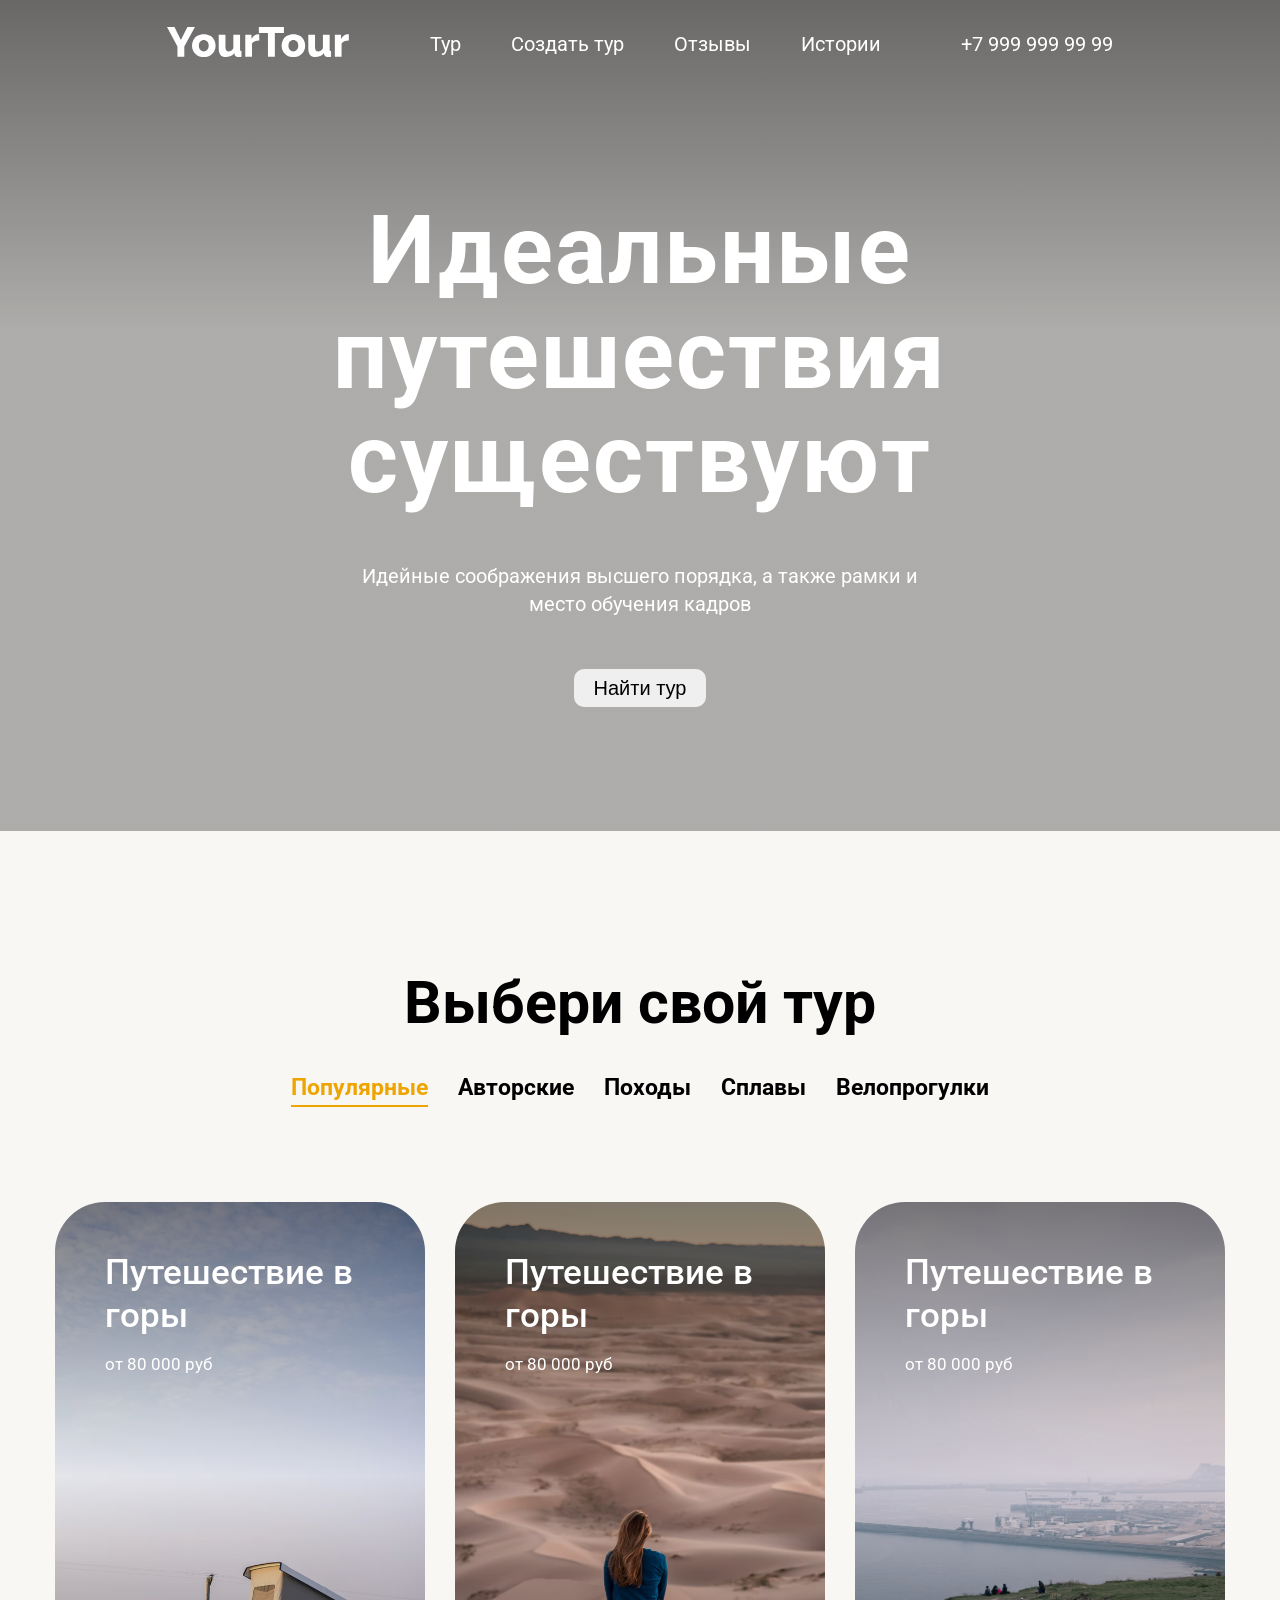
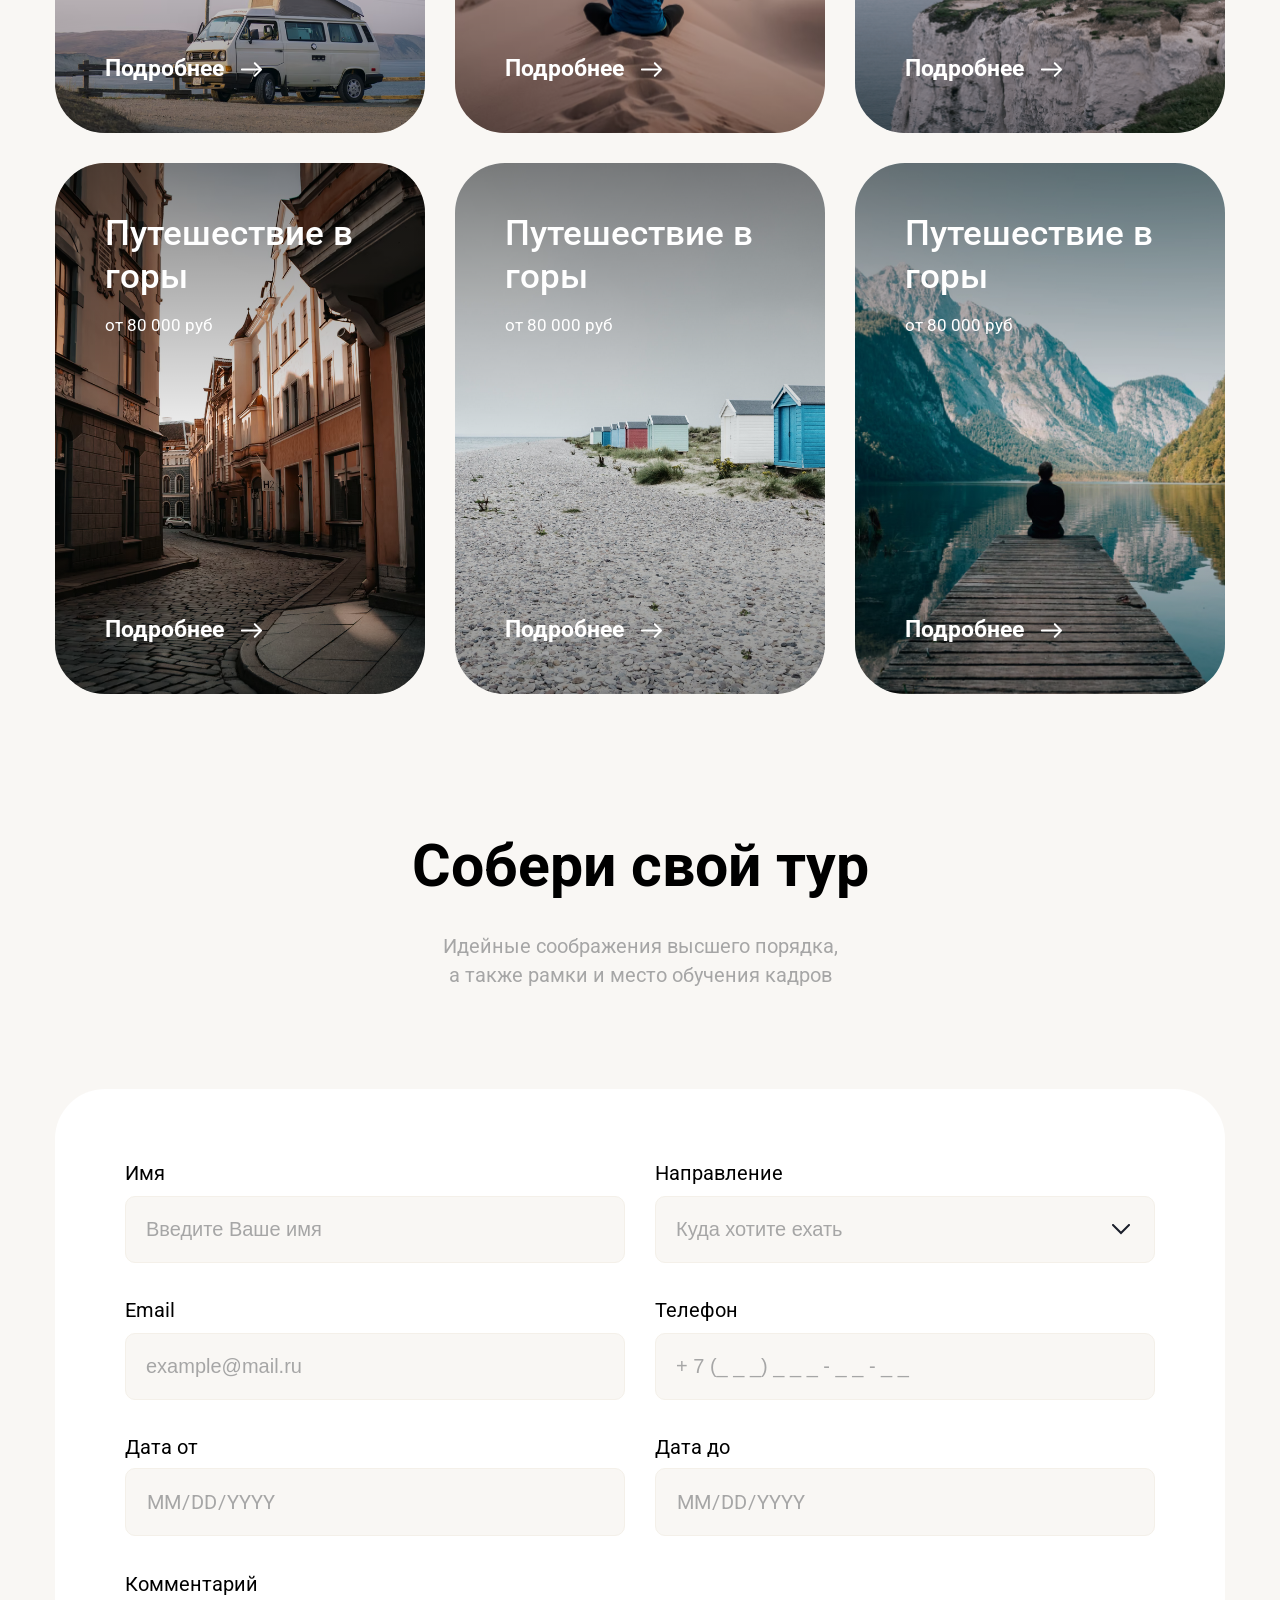
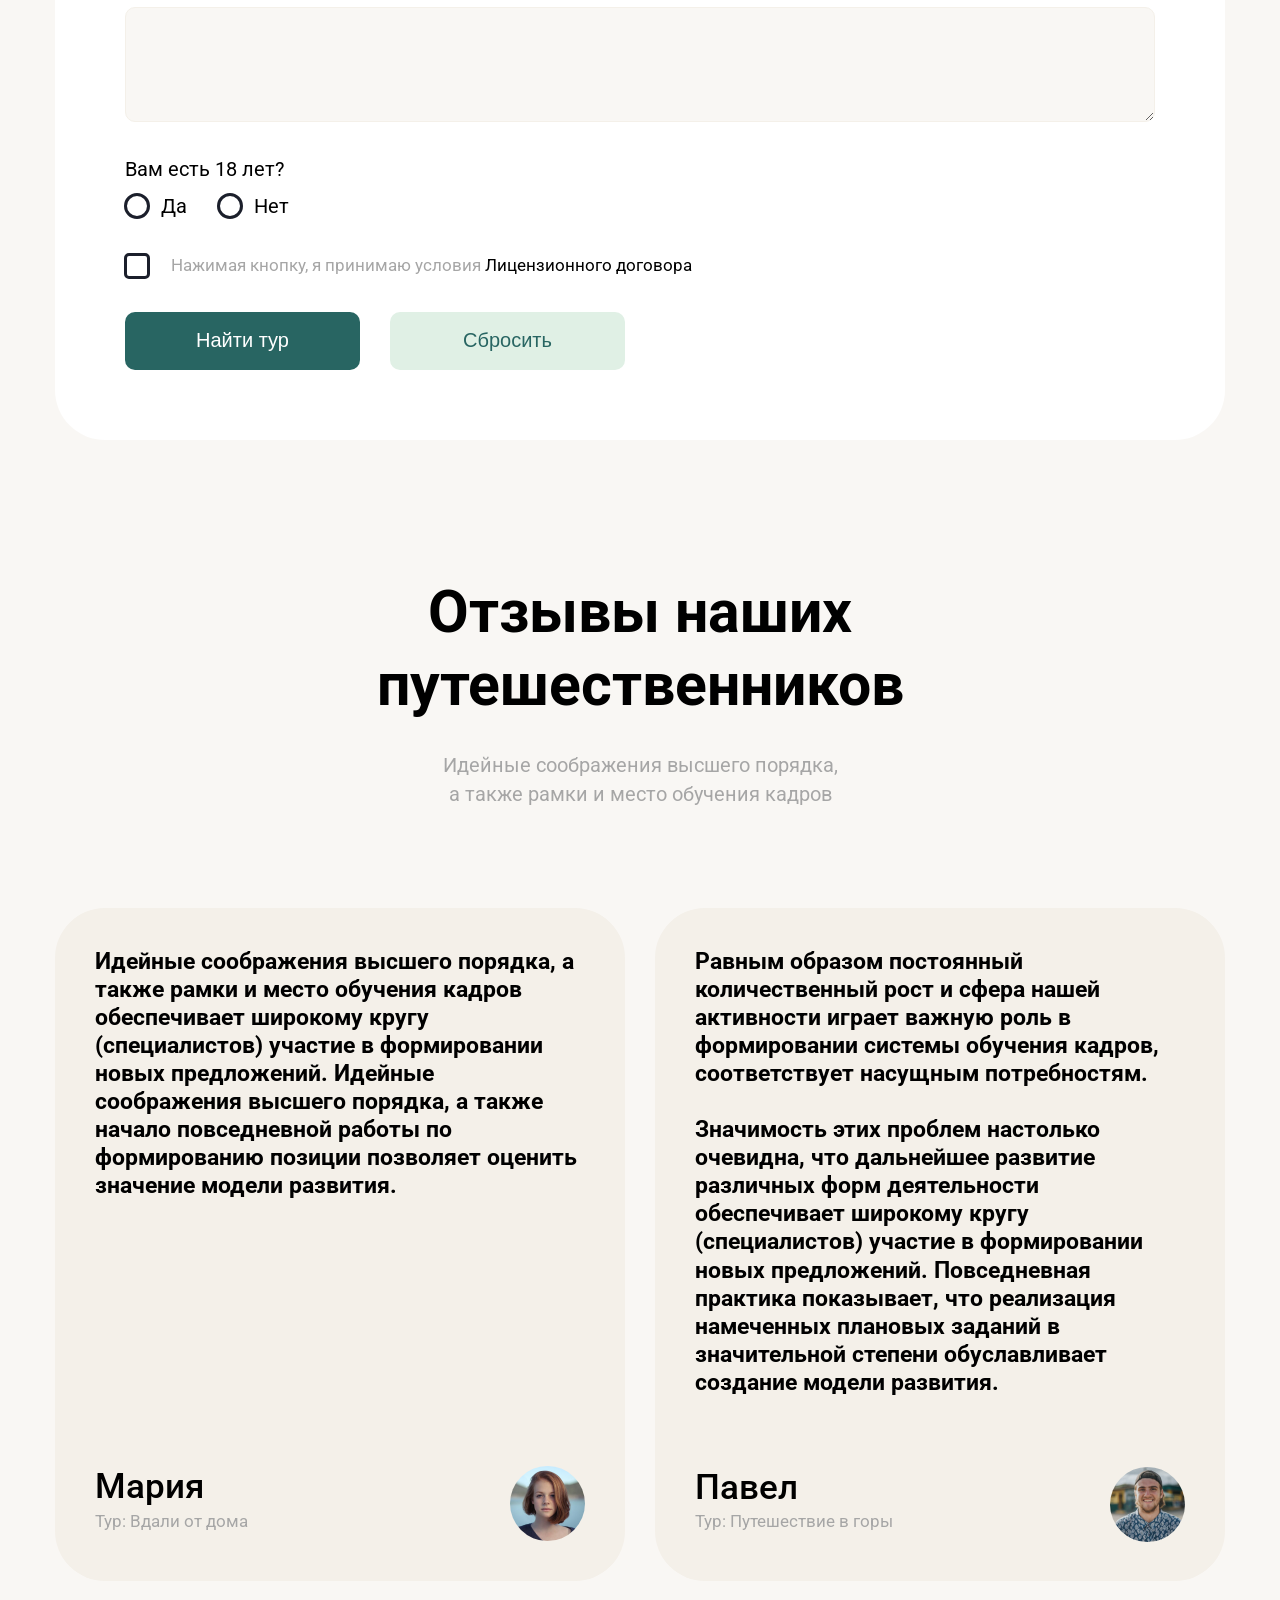
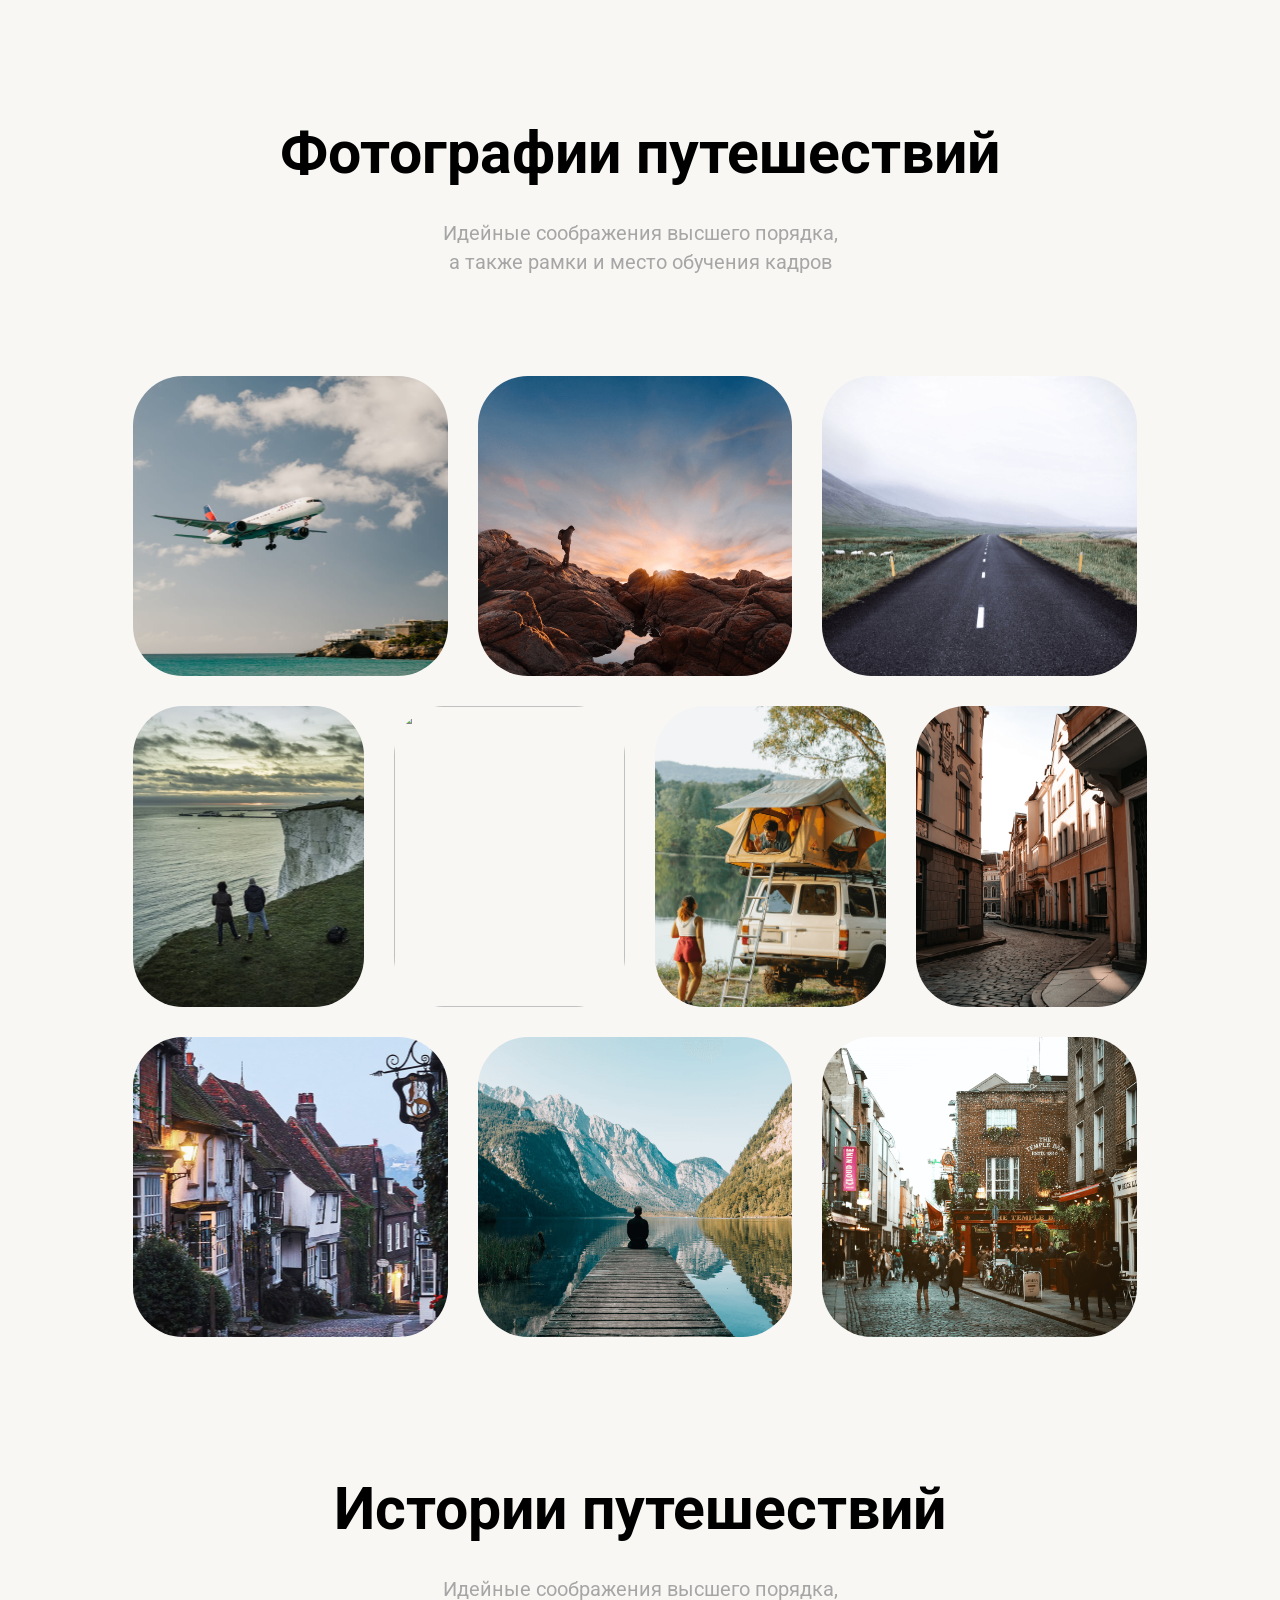
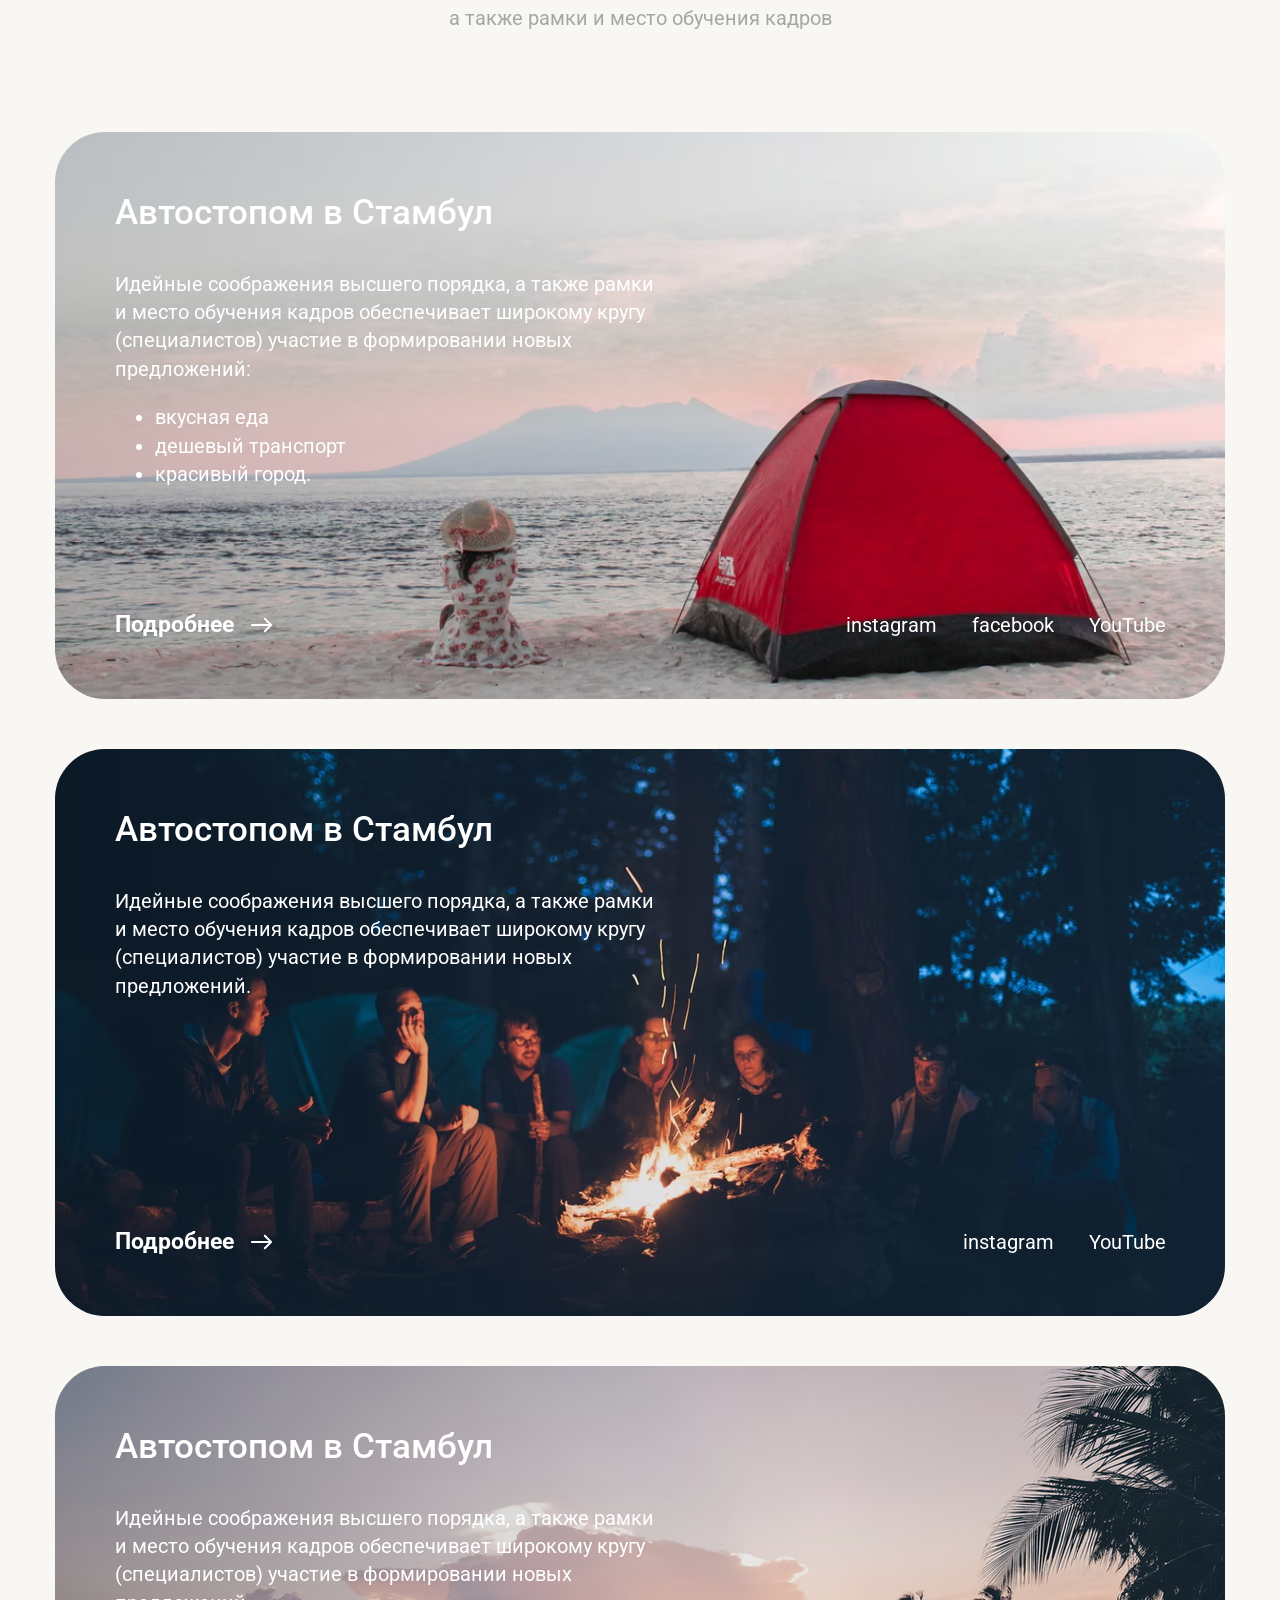
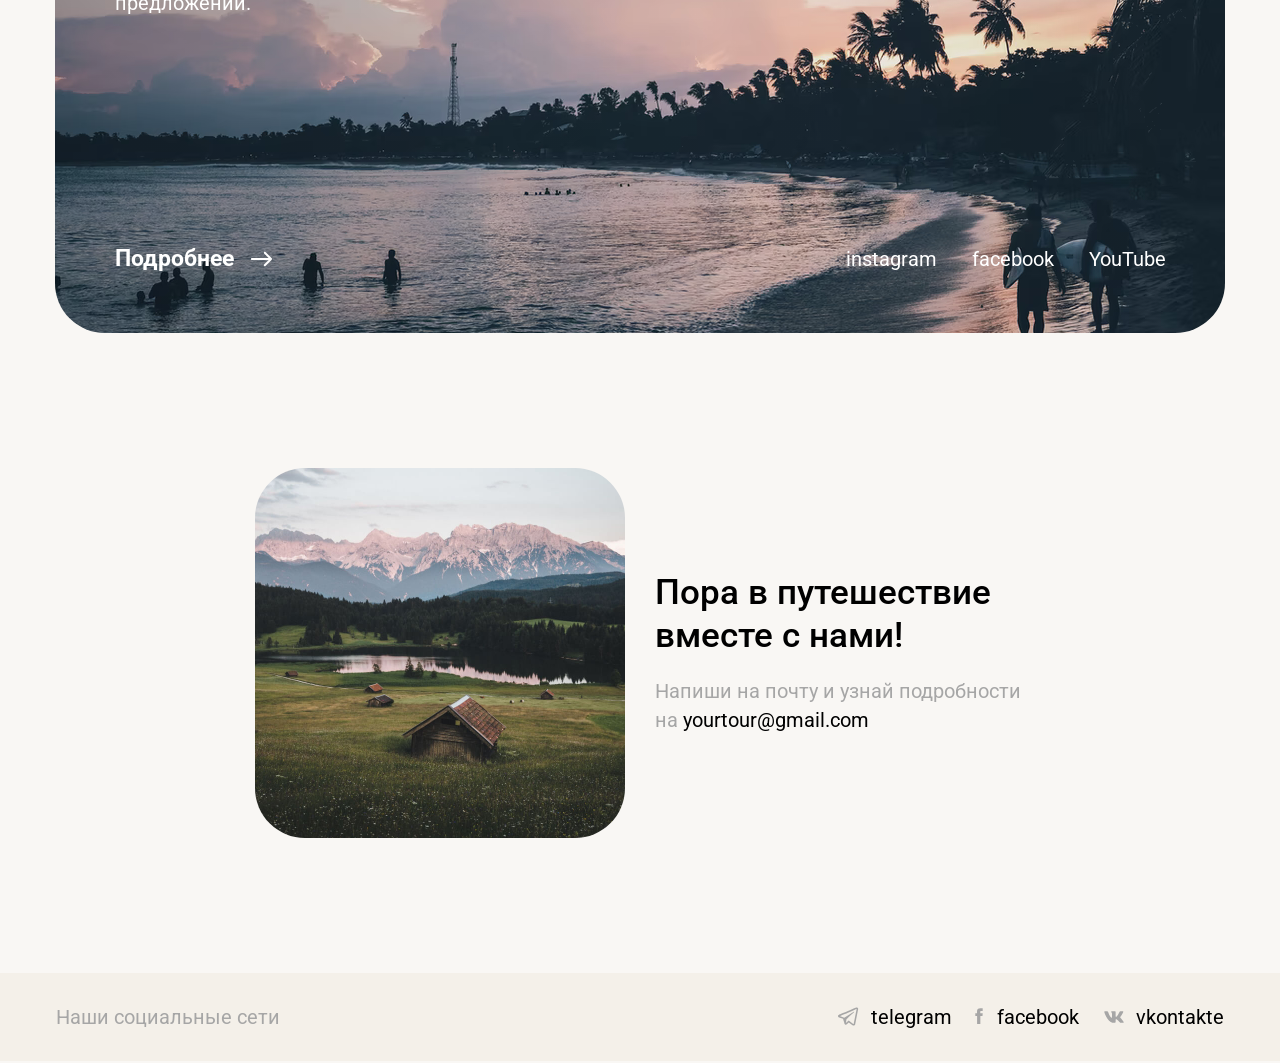
==== commit 6dab6f6a: "Fix mobile view" ====
--- a/index.html
+++ b/index.html
@@ -358,7 +358,7 @@
                     <img src="./resources-view/Vector.svg" alt="telegram" class="telegram">
                     <p class="normal no_margin">telegram</p>
                 </div>
-                <div class="social_url">
+                <div class="social_url facebook">
                     <img src="./resources-view/fb.svg" alt="facebook" class="facebook">
                     <p class="normal no_margin">facebook</p>
                 </div>
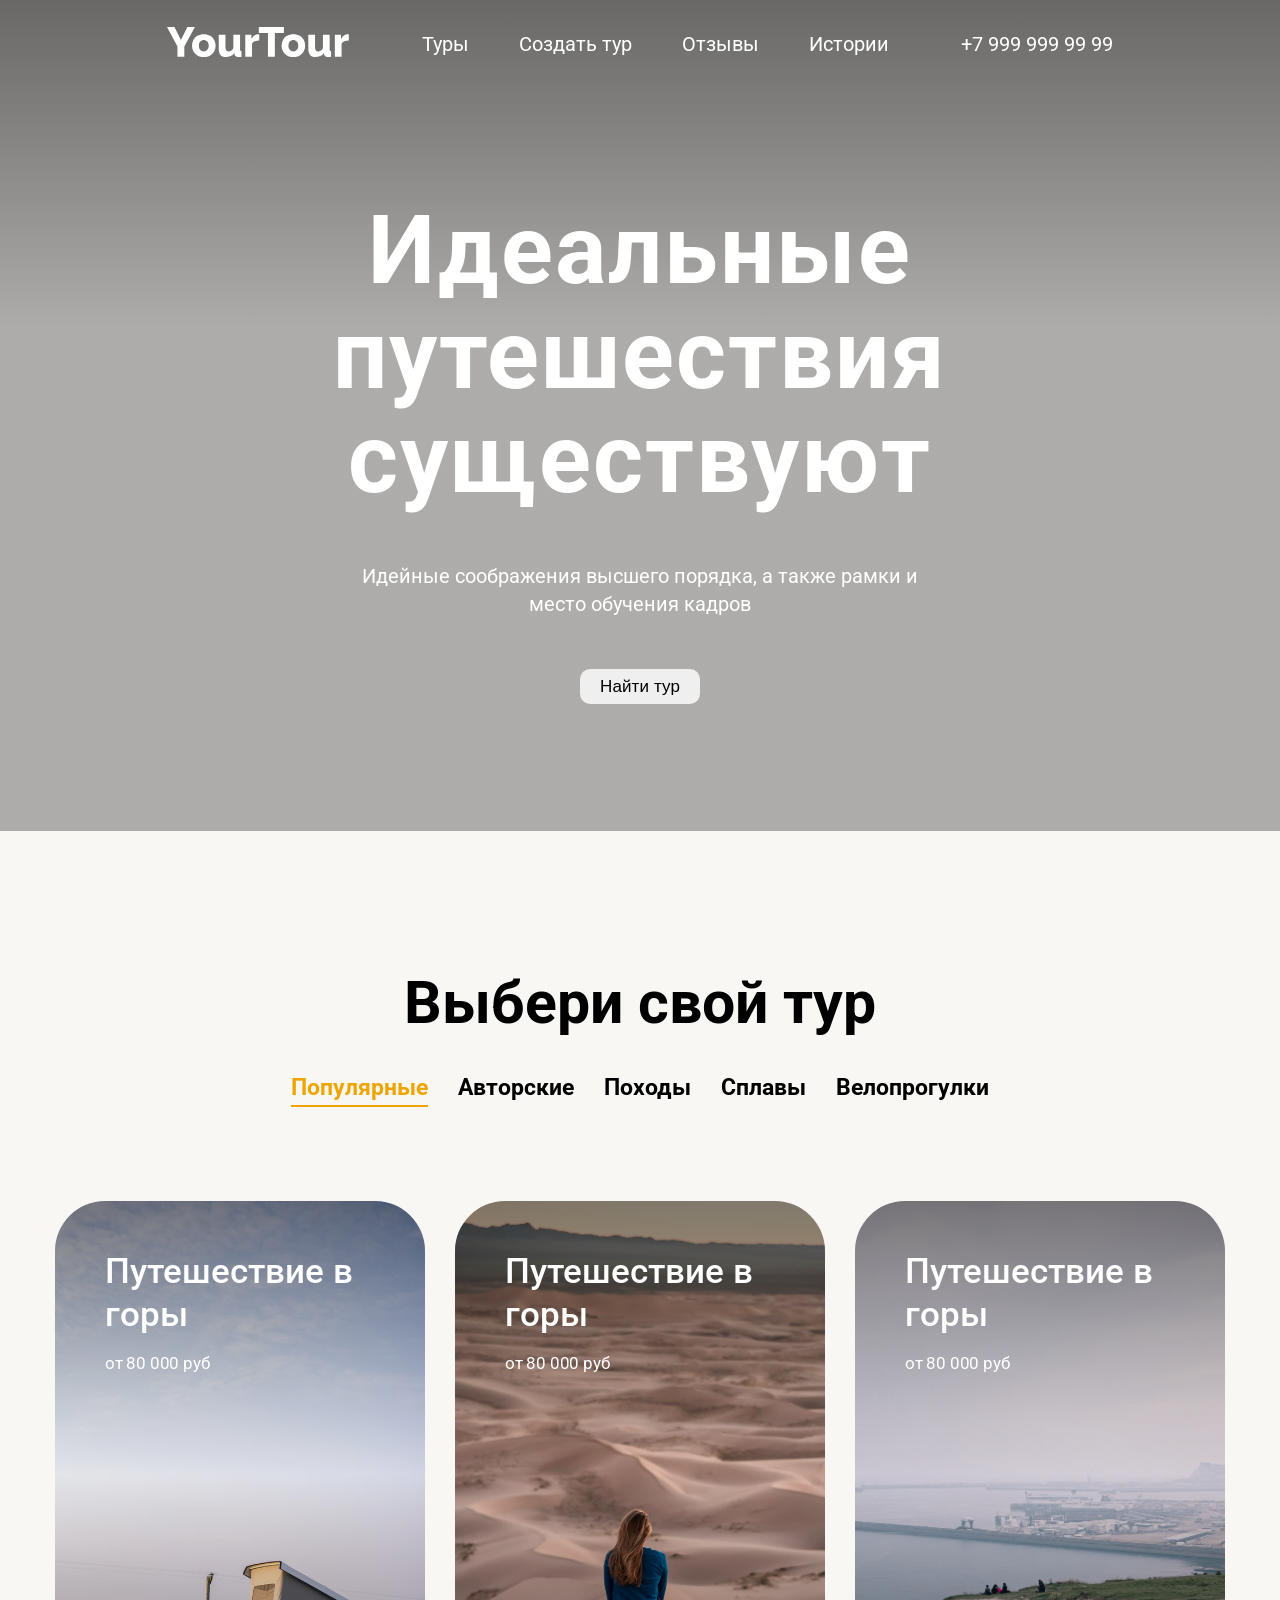
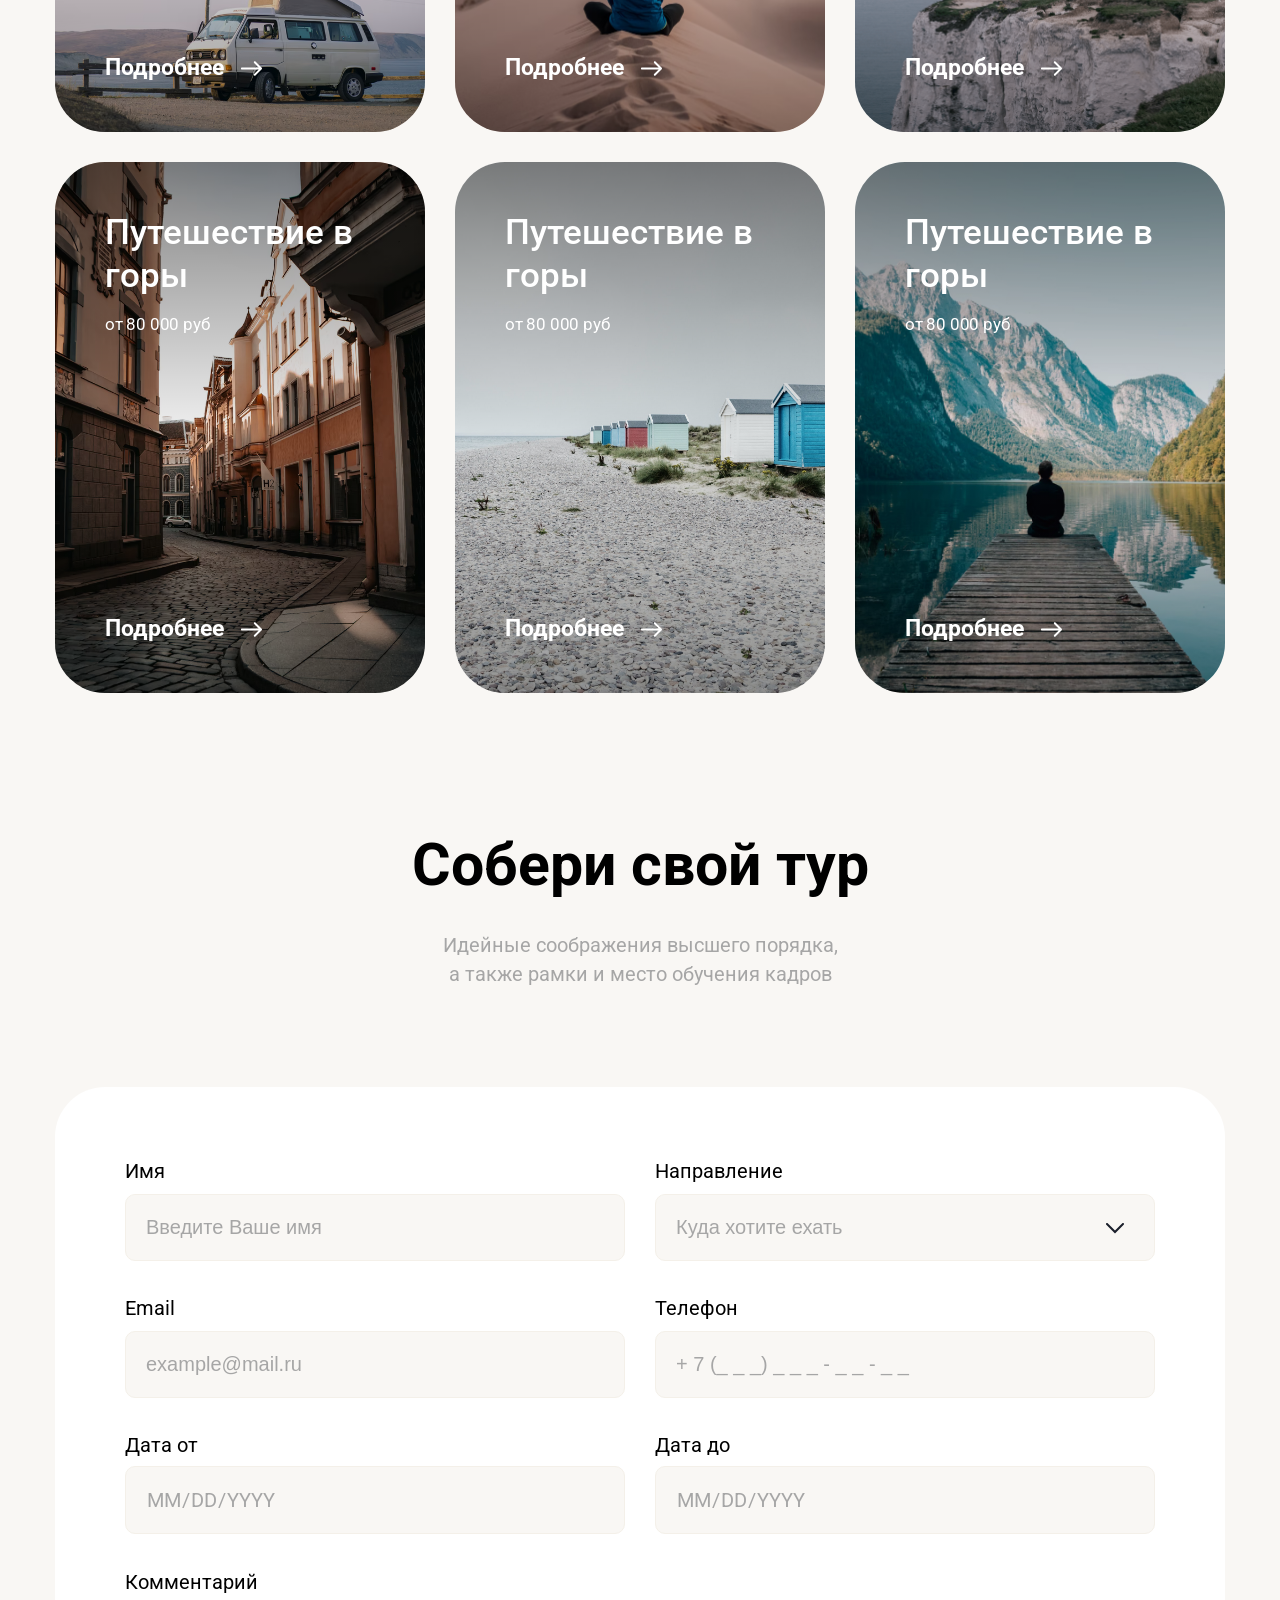
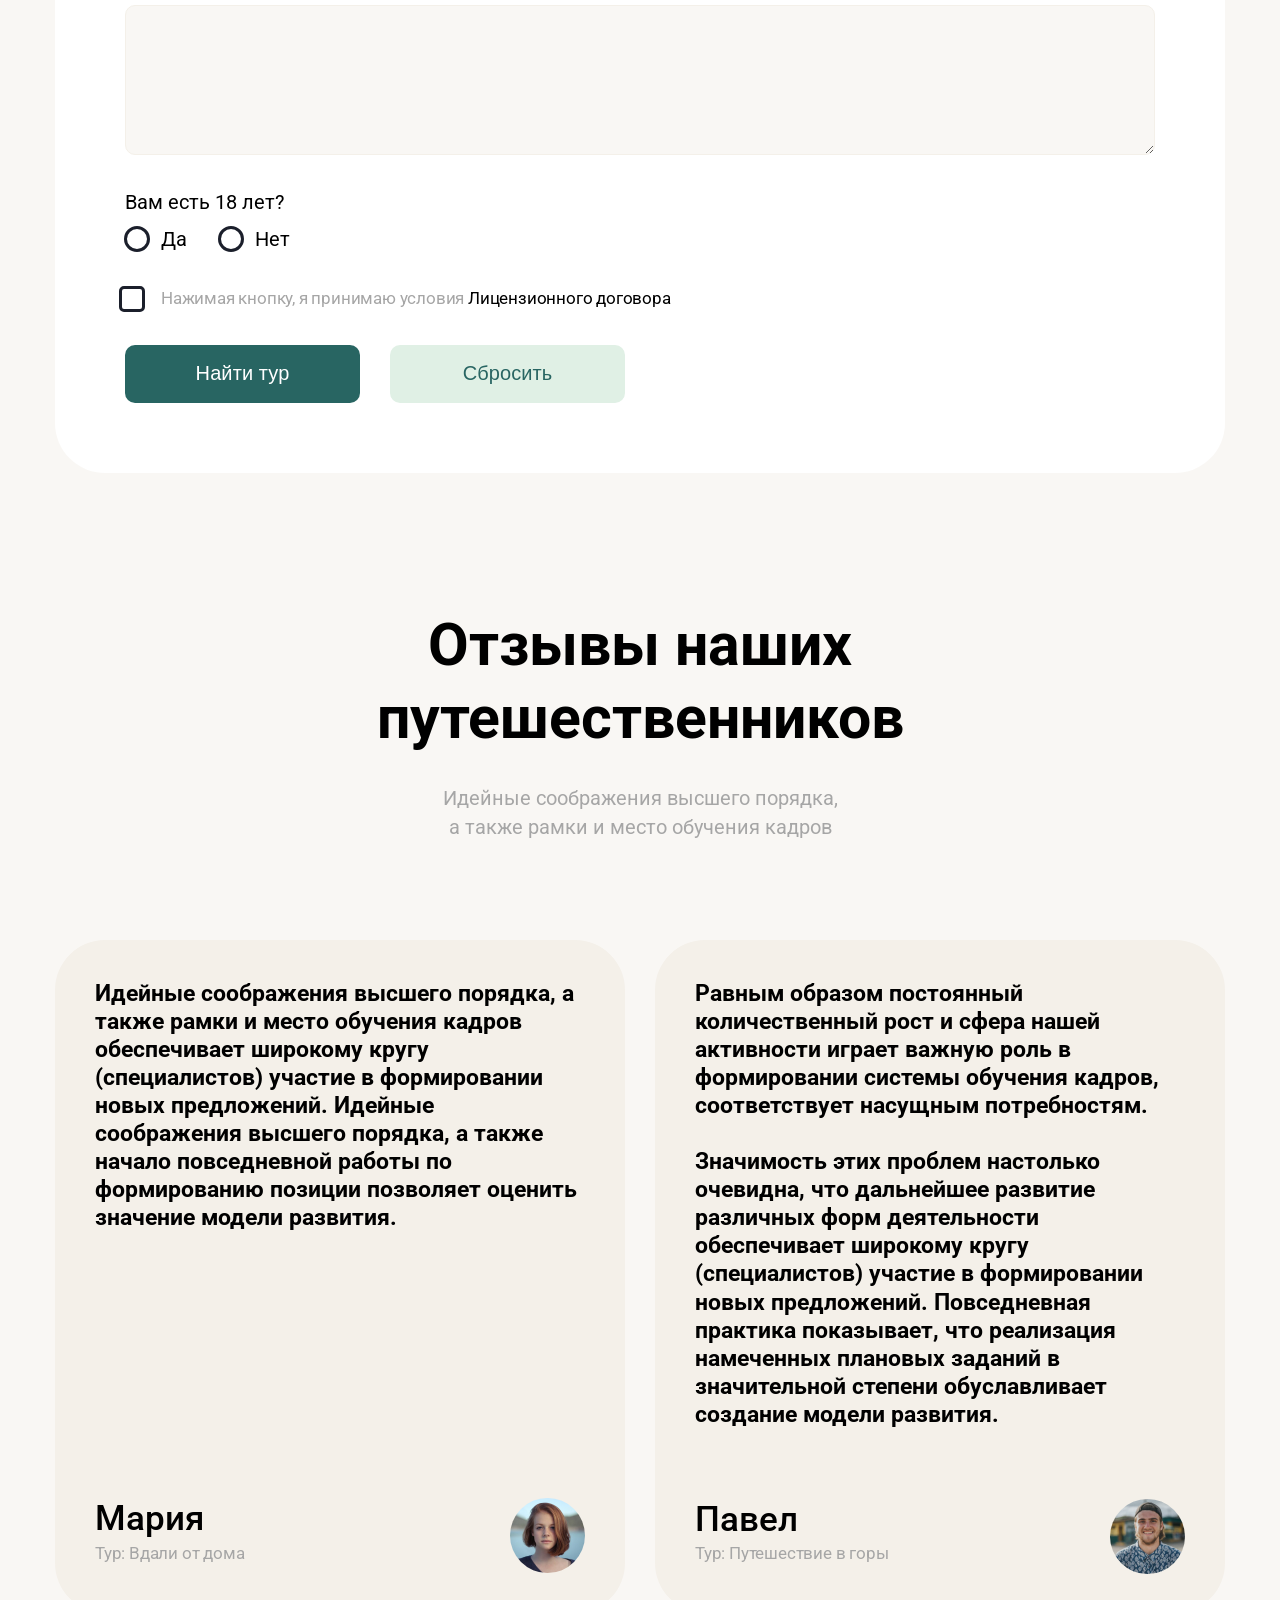
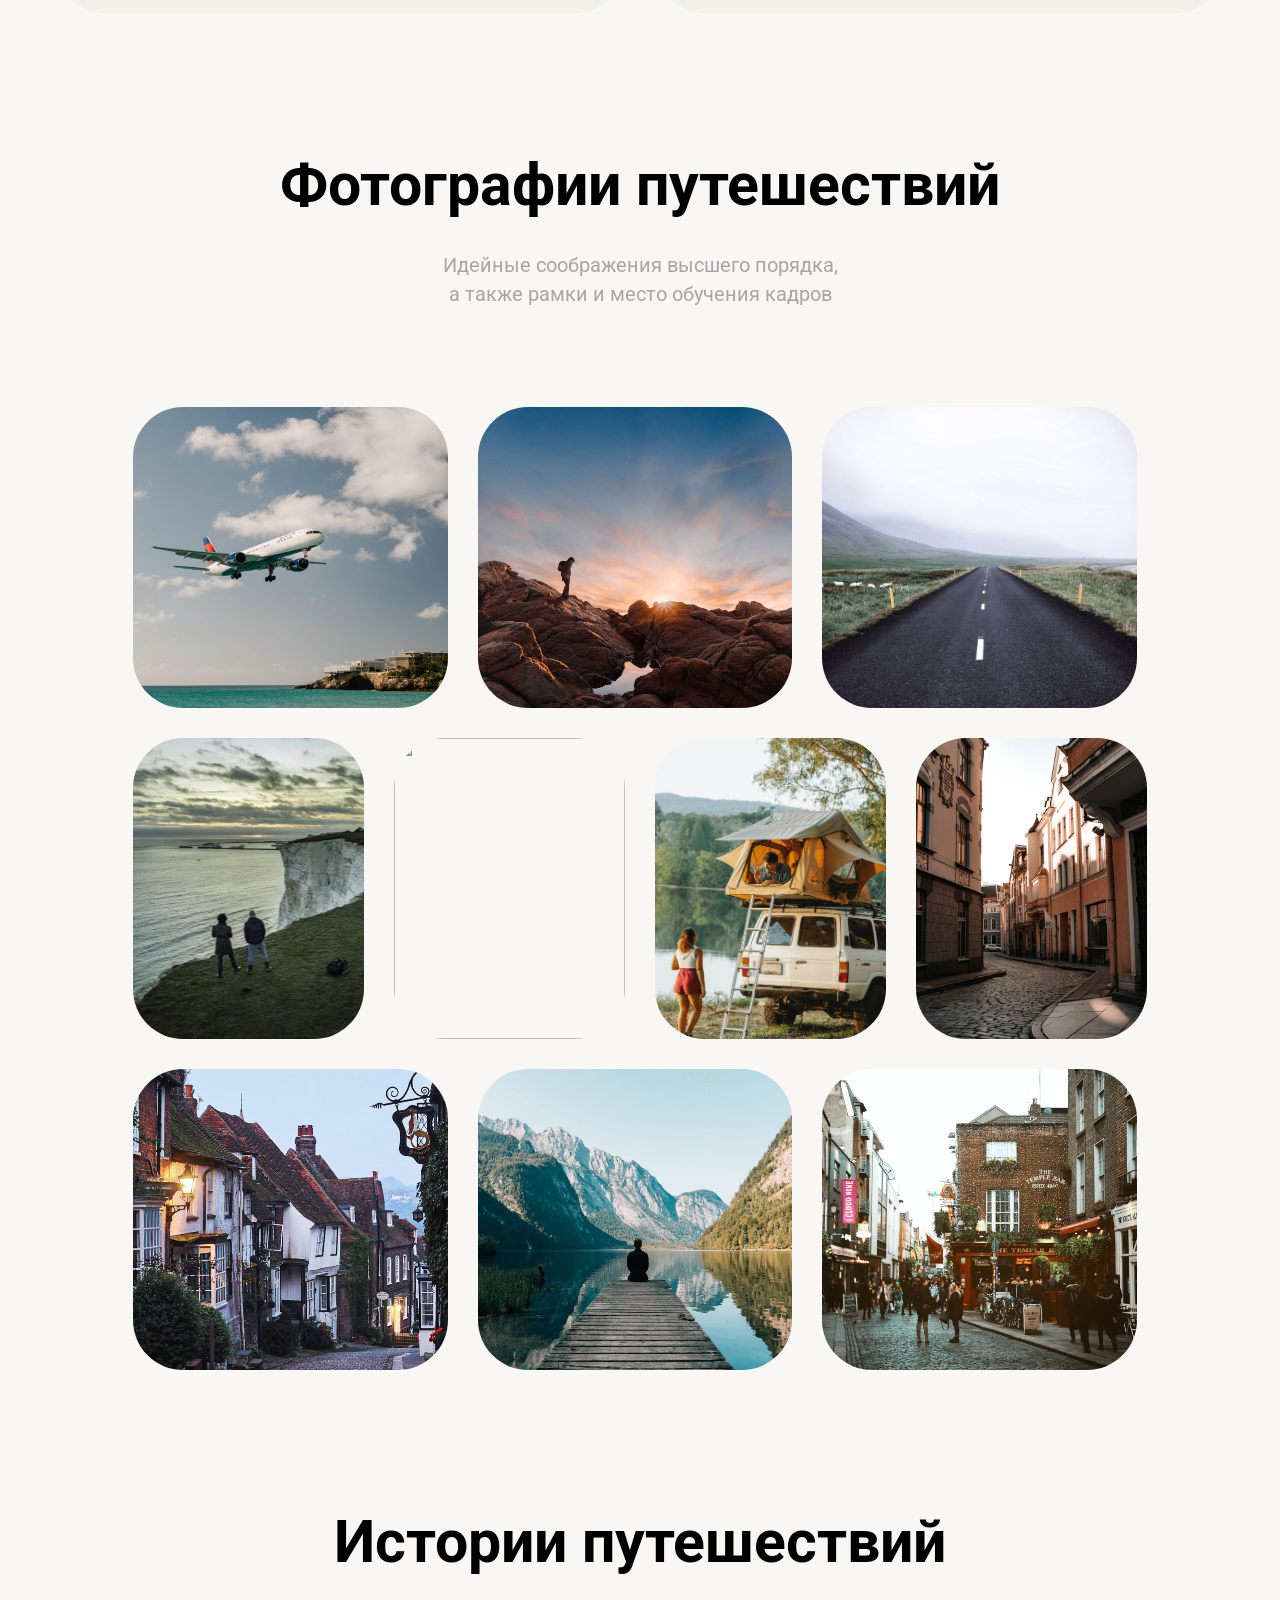
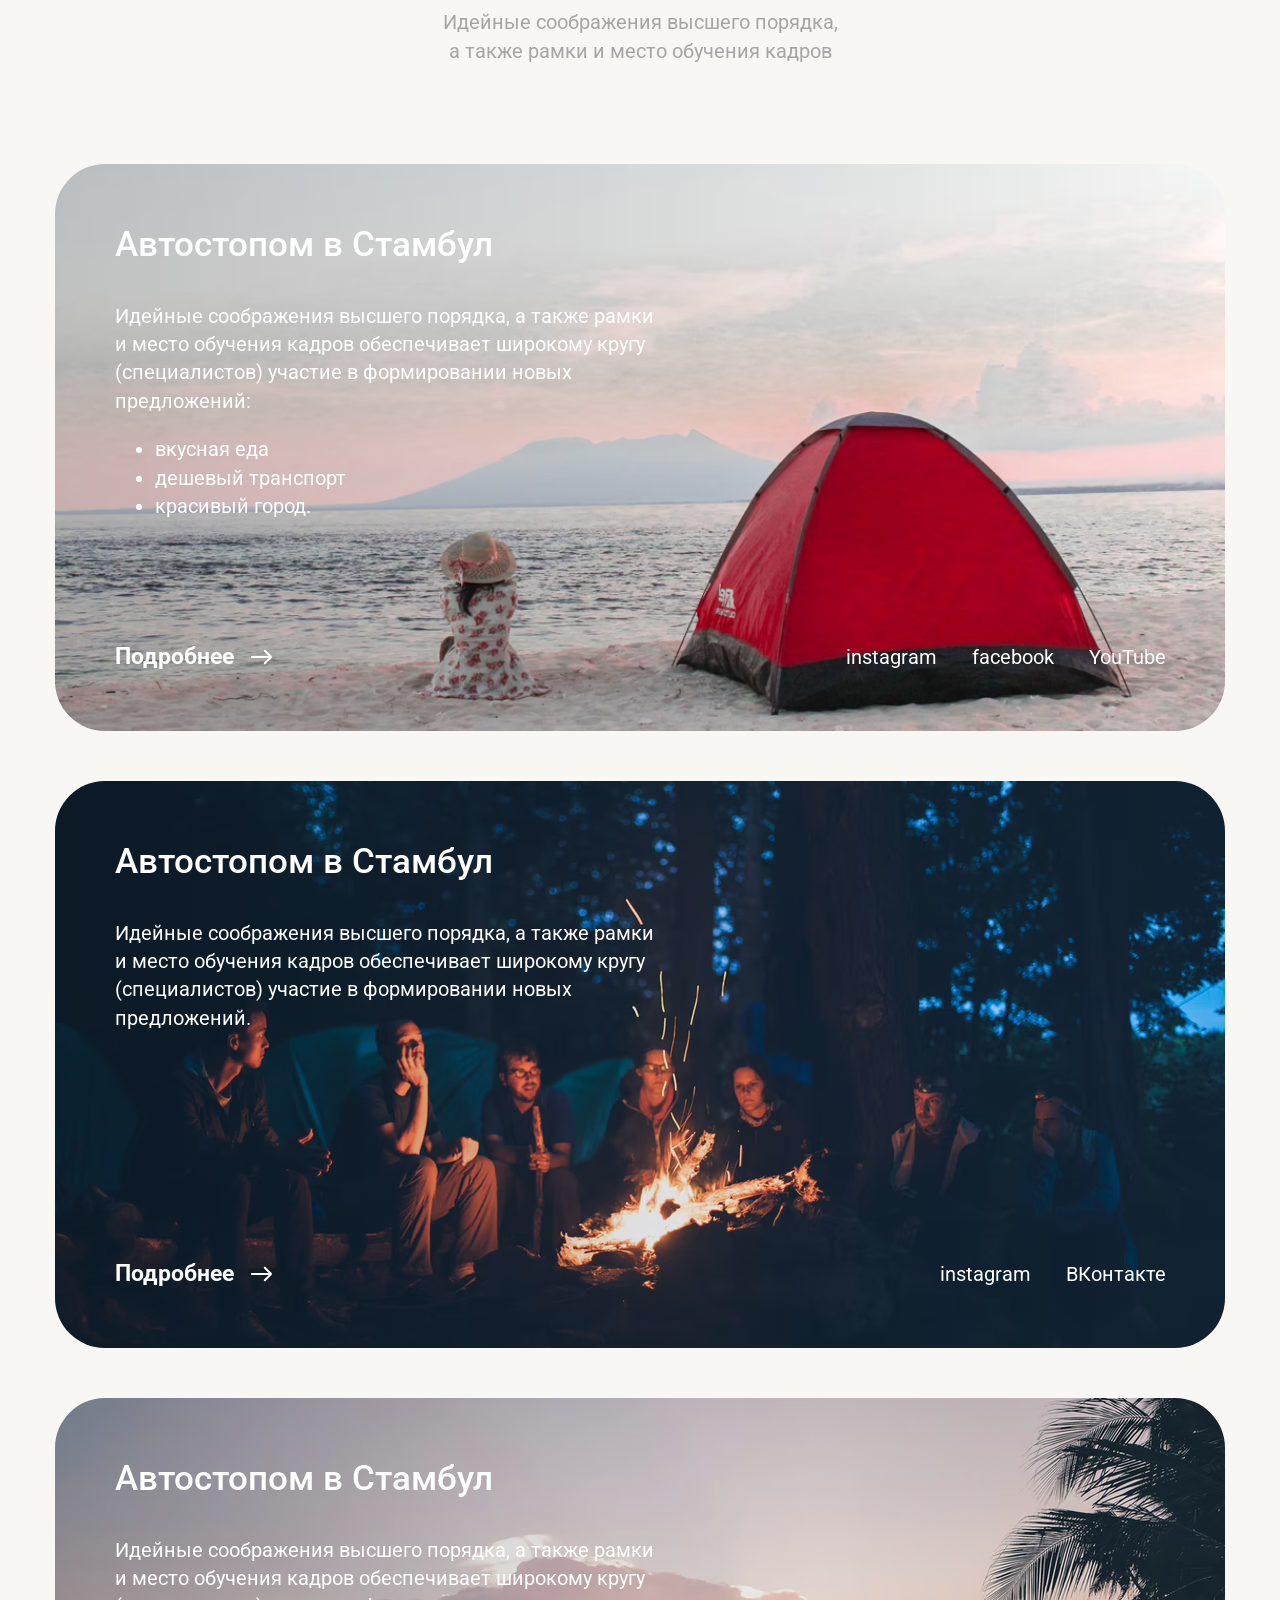
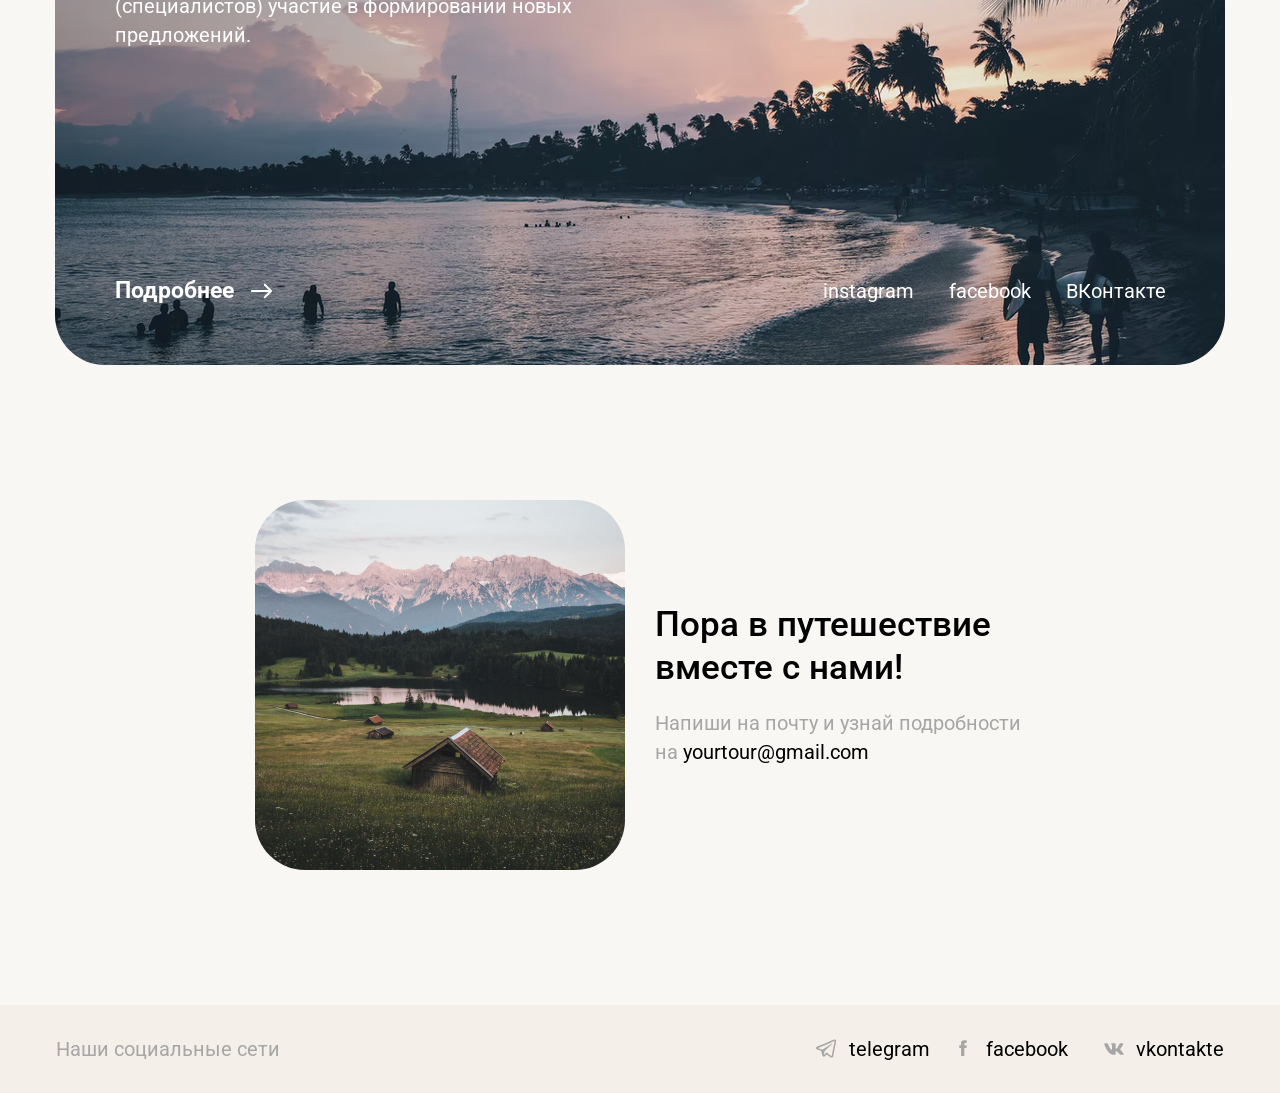
==== commit e5aea3f3: "Fix laptop view" ====
--- a/index.html
+++ b/index.html
@@ -26,7 +26,7 @@
             <div class="head_menu">
                 <div class="logo"><a href=""><img class="logo" src="./resources-view/YourTour.svg" alt="site_logo"></a></div>
                 <div class="head_menu_ref">
-                    <p class="head-menu normal no_margin"><a class="head_menu" href="#tours">Тур</a></p>
+                    <p class="head-menu normal no_margin"><a class="head_menu" href="#tours">Туры</a></p>
                     <p class="head-menu normal no_margin"><a class="head_menu" href="#create-tour">Создать тур</a></p>
                     <p class="head-menu normal no_margin"><a class="head_menu" href="#feedbacks">Отзывы</a></p>
                     <p class="head-menu normal no_margin"><a class="head_menu" href="#histories">Истории</a></p>
@@ -36,7 +36,7 @@
             <div class="head_content">
                 <h1 class="no_margin">Идеальные путешествия существуют</h1>
                 <p class="normal no_margin">Идейные соображения высшего порядка, а также рамки и место обучения кадров</p>
-                <button class="head_button" type="submit"><p class="normal no_margin">Найти тур</p></button>
+                <button class="head_button" type="submit"><p class="normal no_margin fixed">Найти тур</p></button>
             </div>
         </div>
     </header>
@@ -45,7 +45,7 @@
         <div class="fixed_menu unvisible">
             <div class="logo"><a href=""><img class="logo black" src="./resources-view/YourTour.svg" alt="site_logo"></a></div>
                 <div class="head_menu_ref">
-                    <p class="head-menu normal no_margin"><a class="head_menu" href="#tours">Тур</a></p>
+                    <p class="head-menu normal no_margin"><a class="head_menu" href="#tours">Туры</a></p>
                     <p class="head-menu normal no_margin"><a class="head_menu" href="#create-tour">Создать тур</a></p>
                     <p class="head-menu normal no_margin"><a class="head_menu" href="#feedbacks">Отзывы</a></p>
                     <p class="head-menu normal no_margin"><a class="head_menu" href="#histories">Истории</a></p>
@@ -310,7 +310,7 @@
                         </div>
                         <div class="history_footer_social">
                             <p class="normal no_margin social">instagram</p>
-                            <p class="normal no_margin social">YouTube</p>
+                            <p class="normal no_margin social">ВКонтакте</p>
                         </div>
                     </div>
                 </div>
@@ -329,7 +329,7 @@
                         <div class="history_footer_social">
                             <p class="normal no_margin social">instagram</p>
                             <p class="normal no_margin social">facebook</p>
-                            <p class="normal no_margin social">YouTube</p>
+                            <p class="normal no_margin social">ВКонтакте</p>
                         </div>
                     </div>
                 </div>
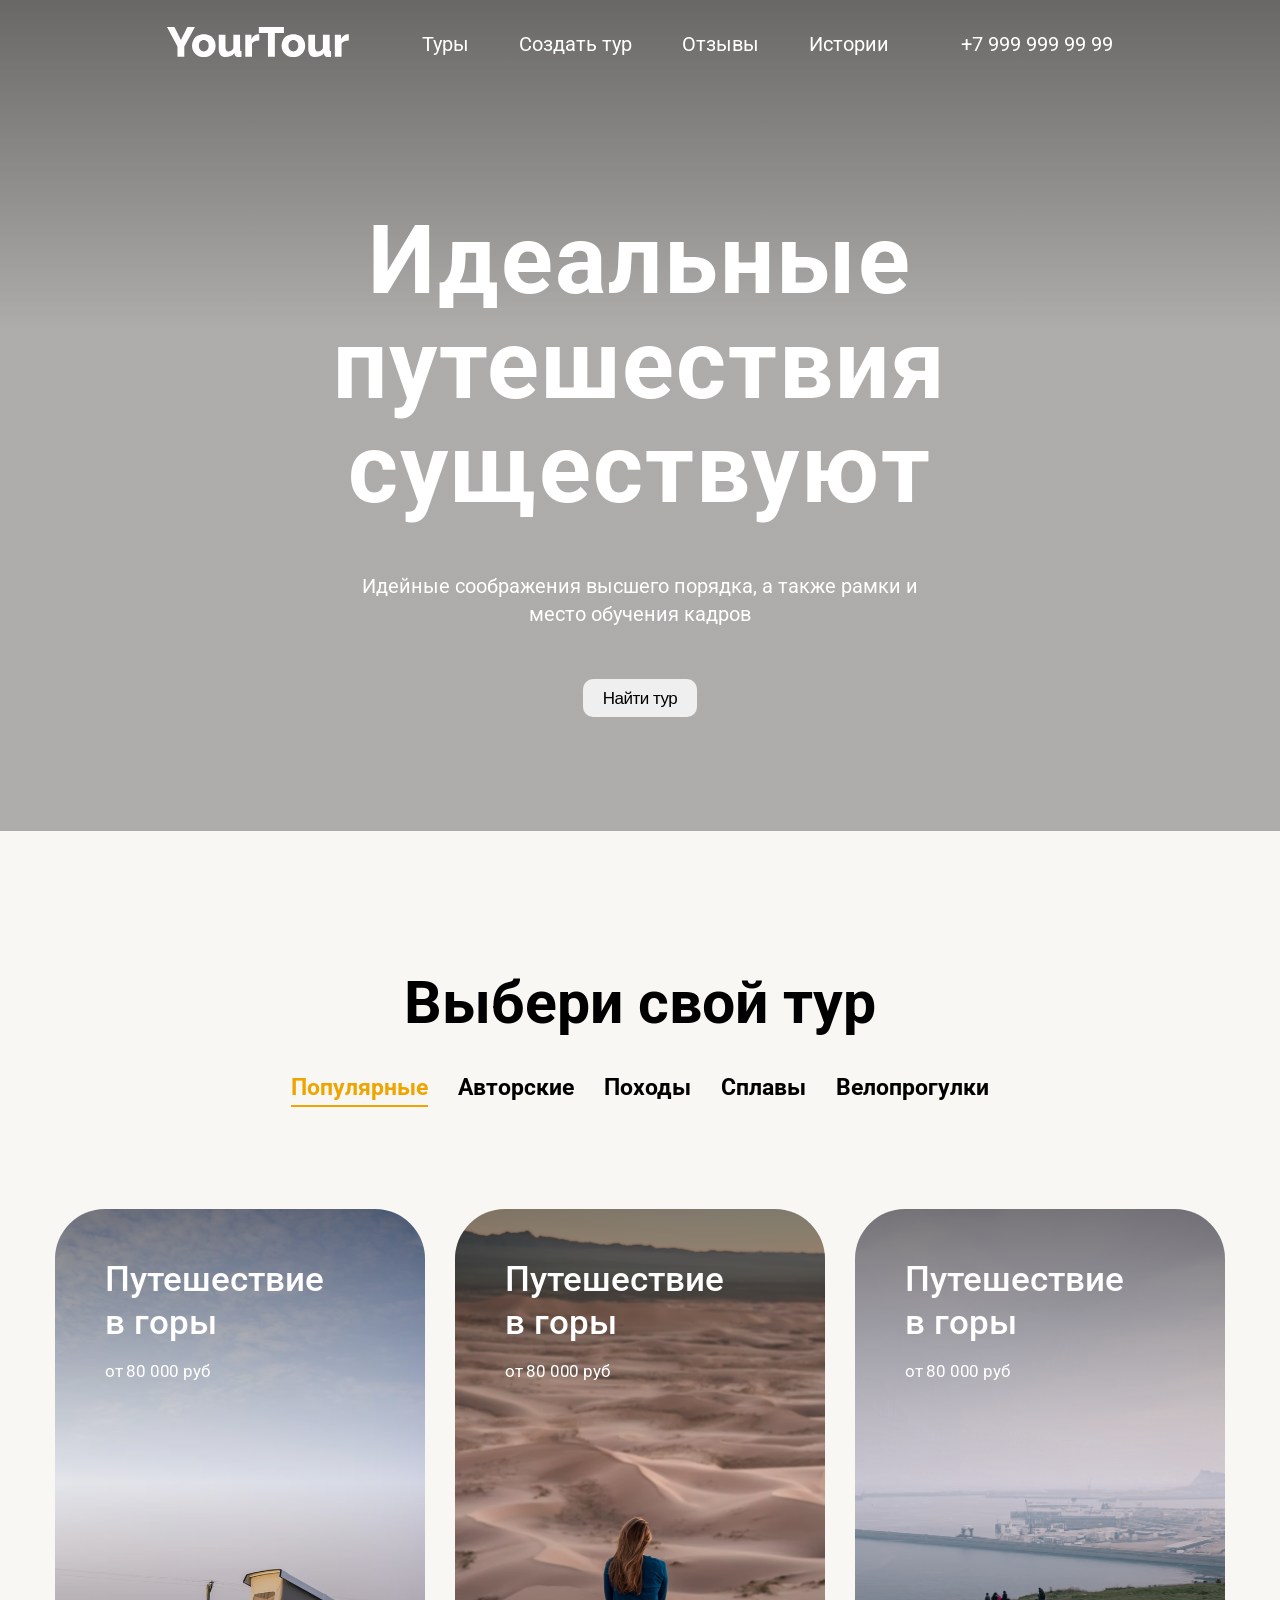
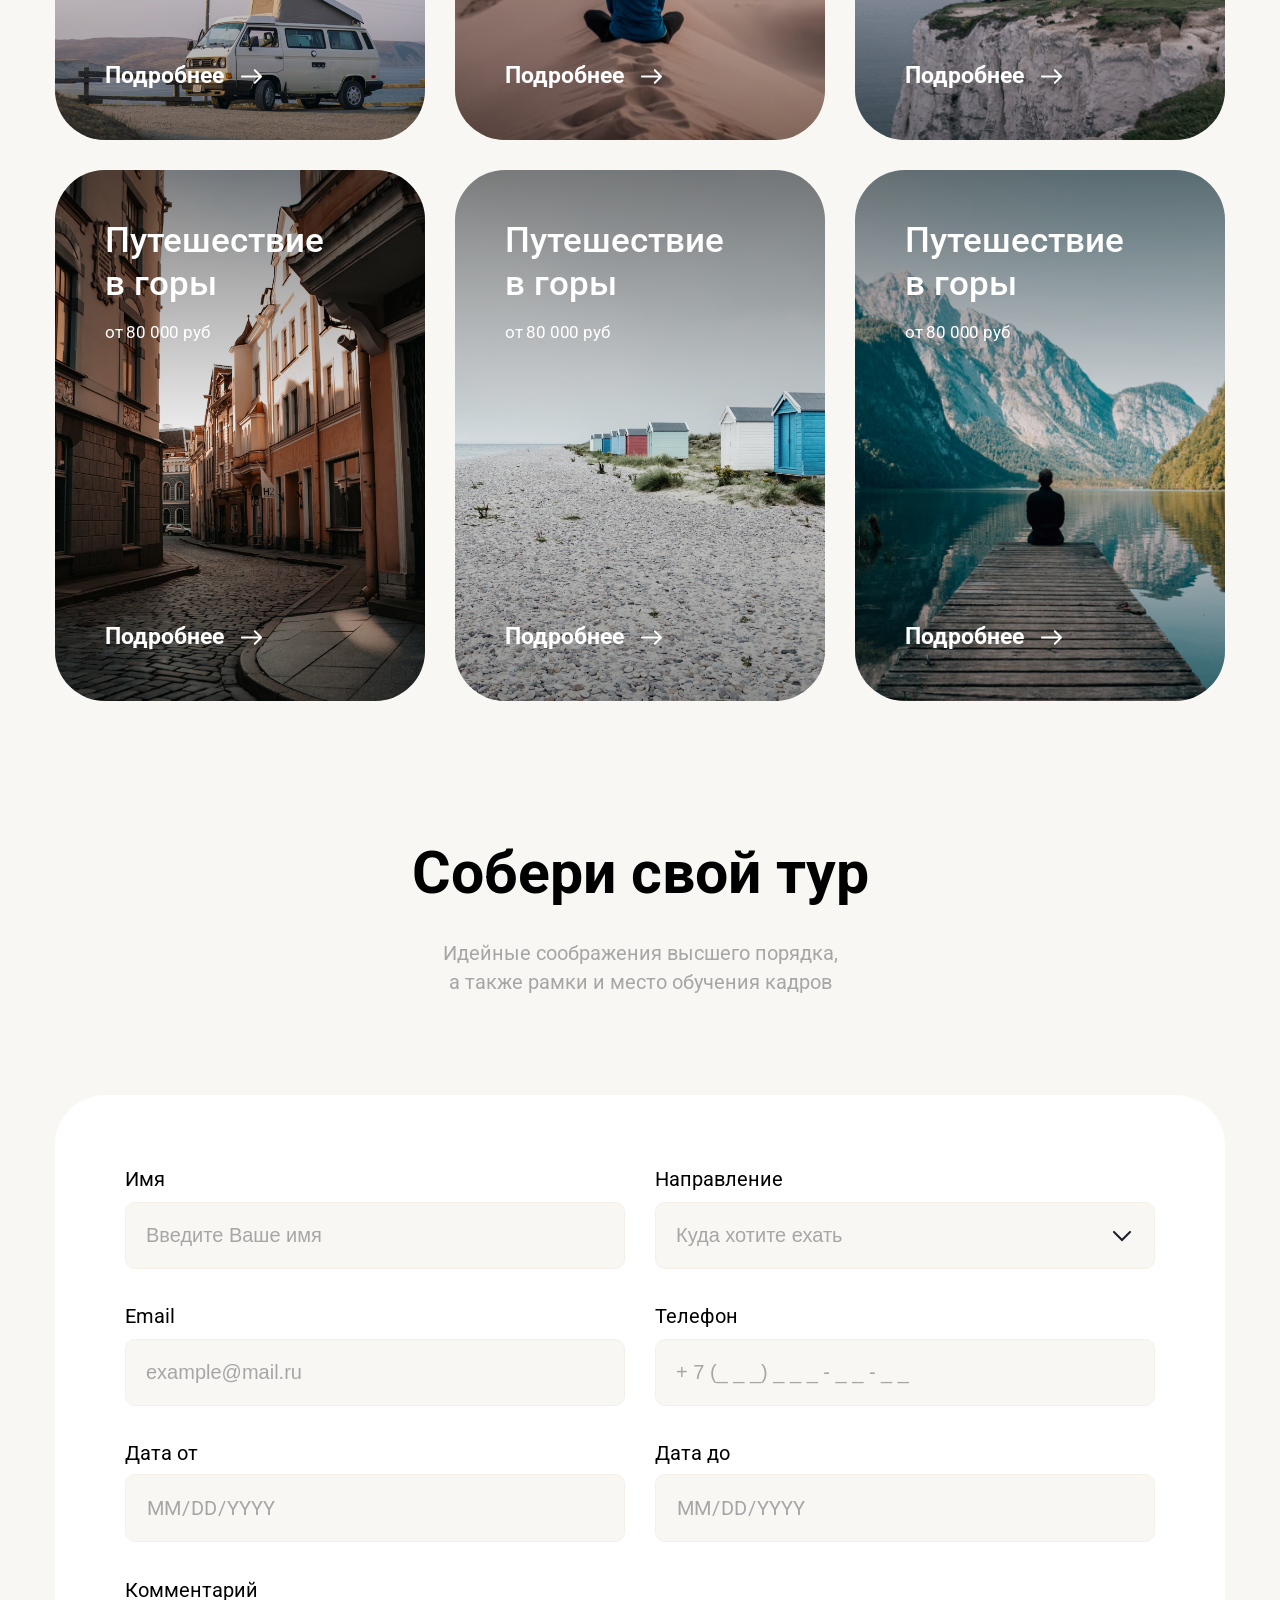
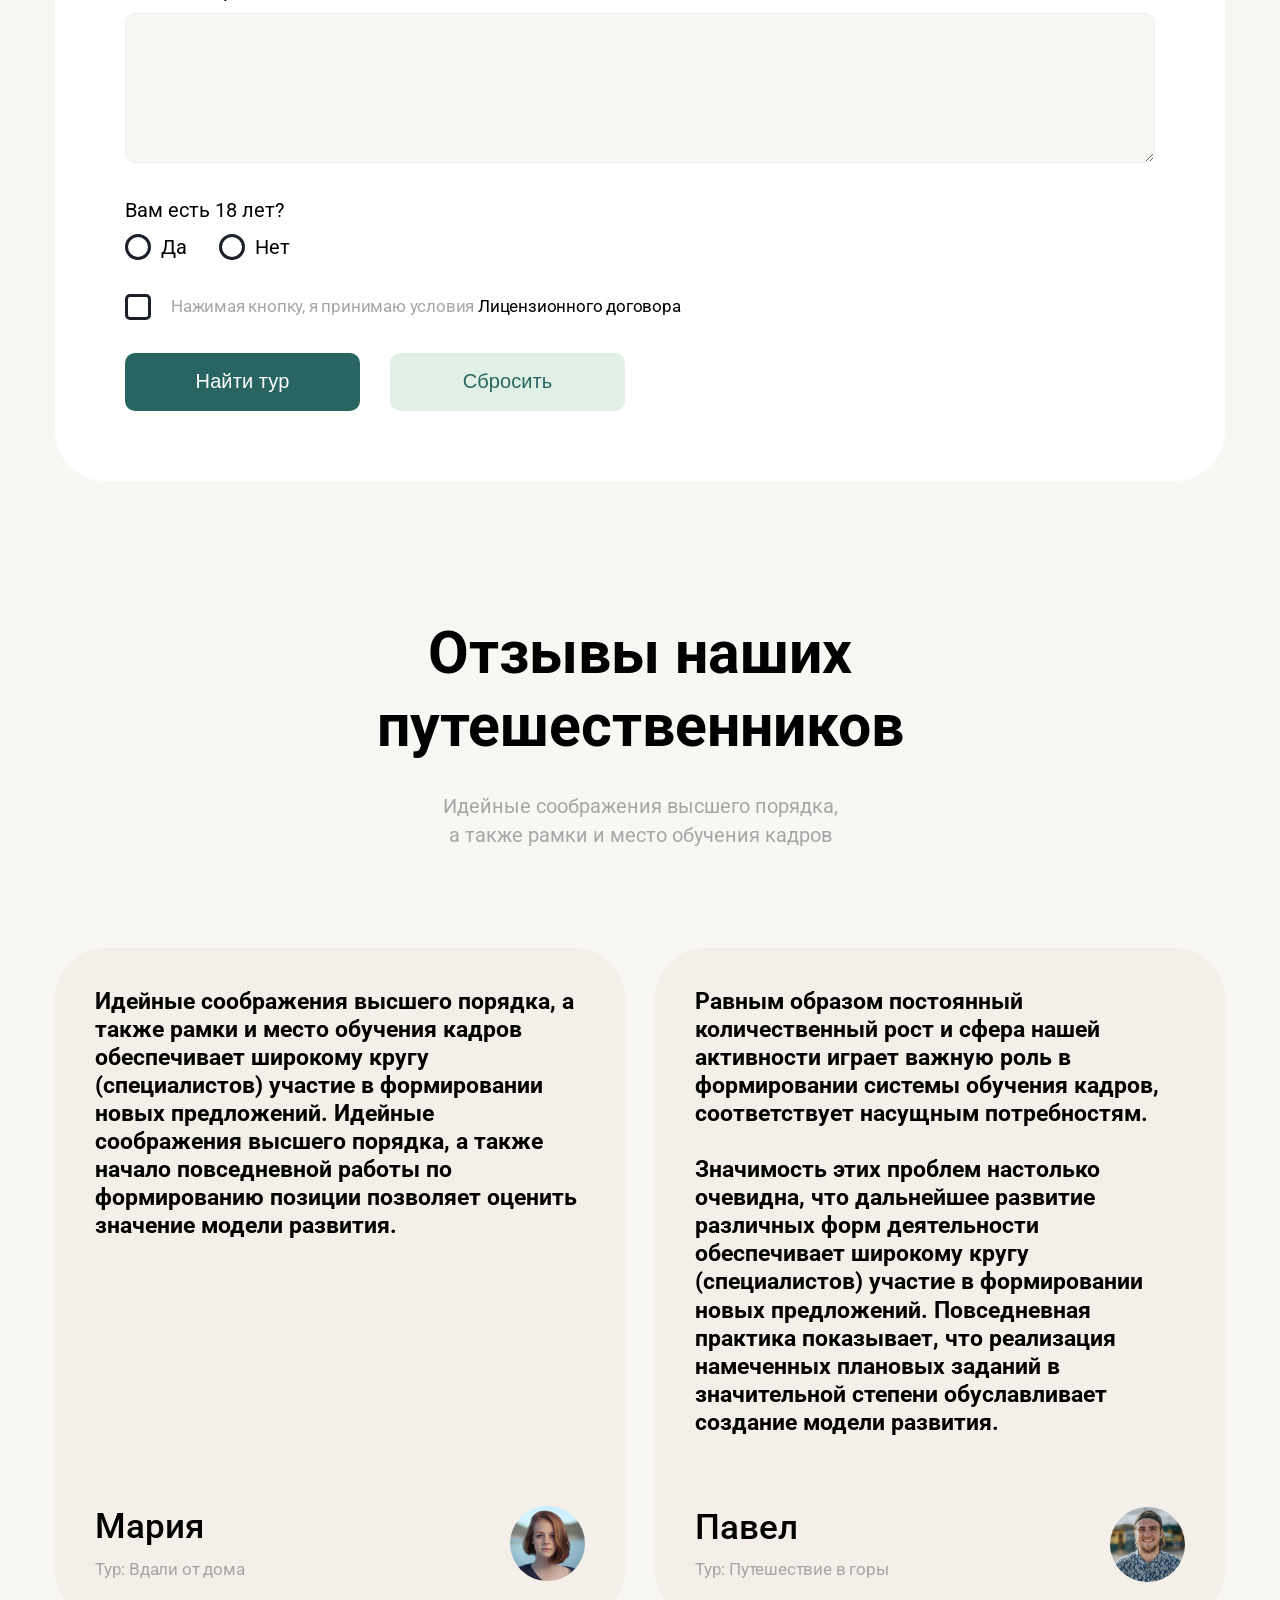
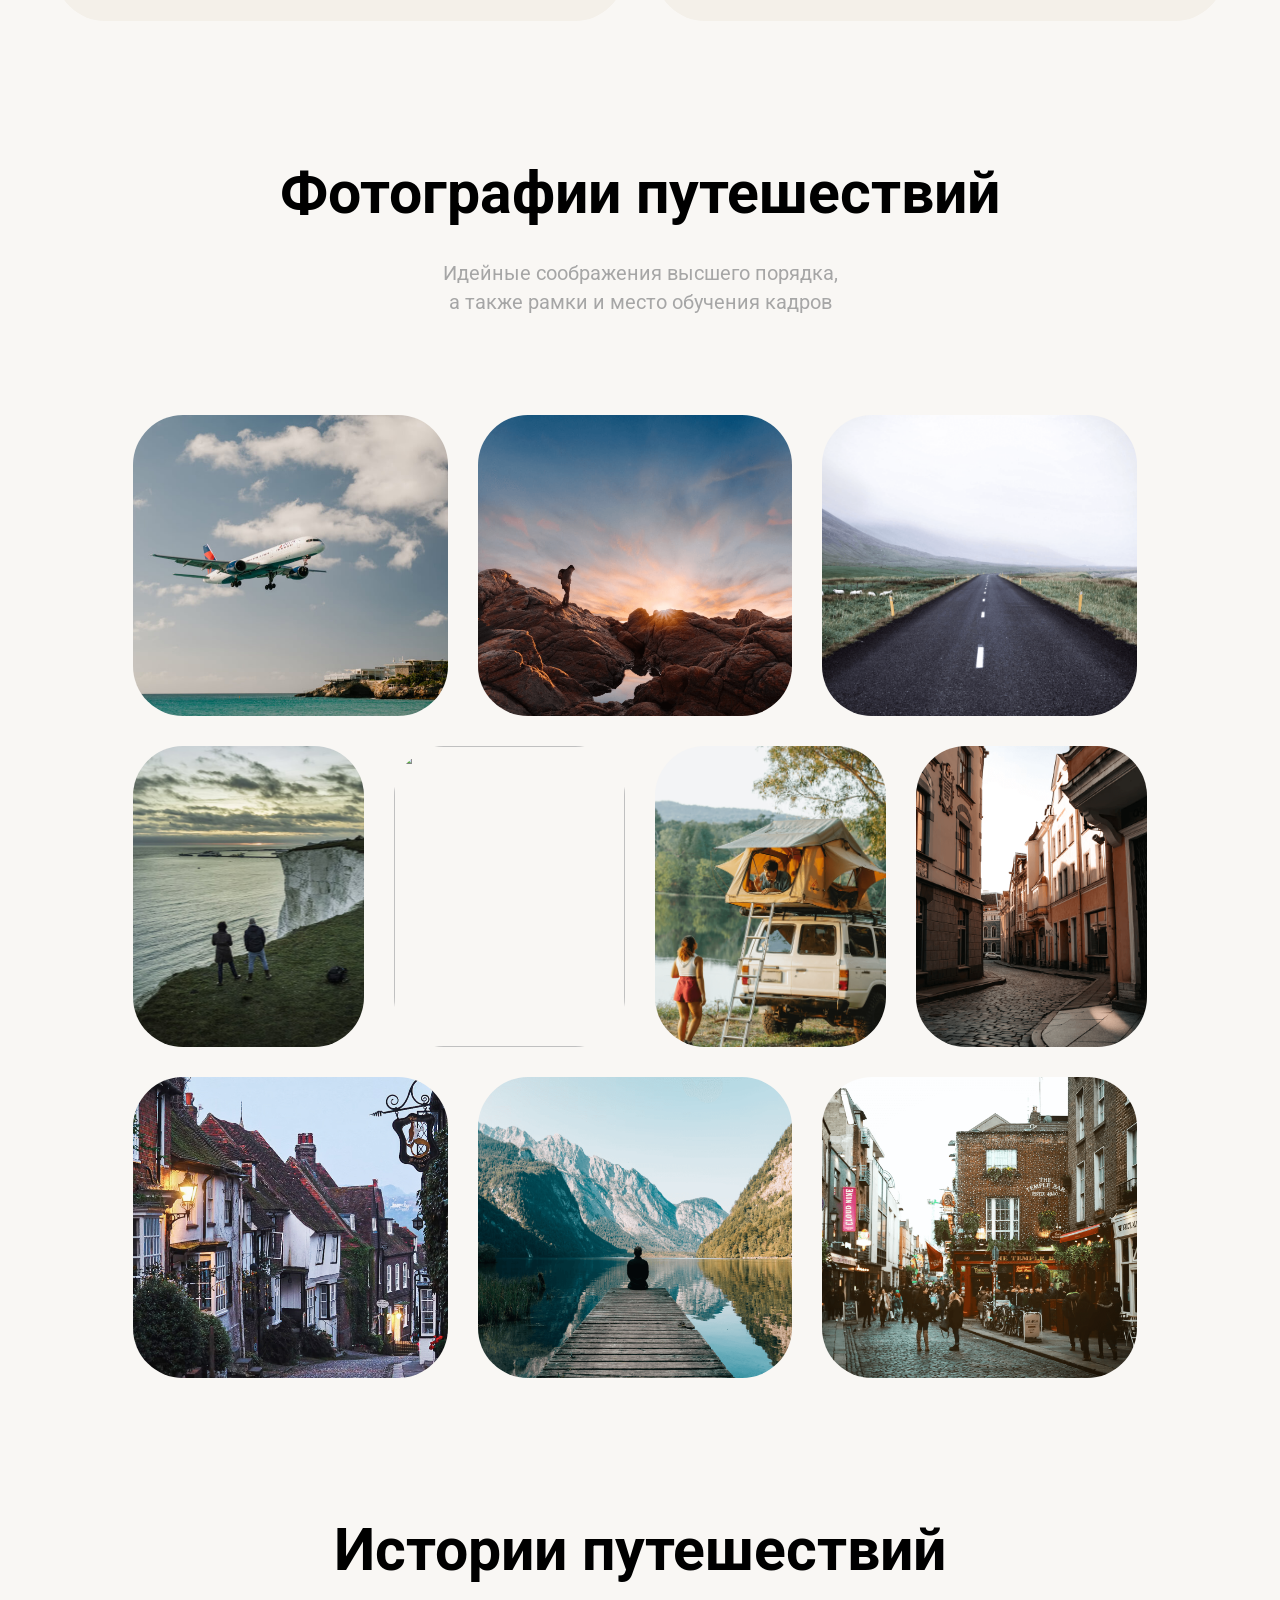
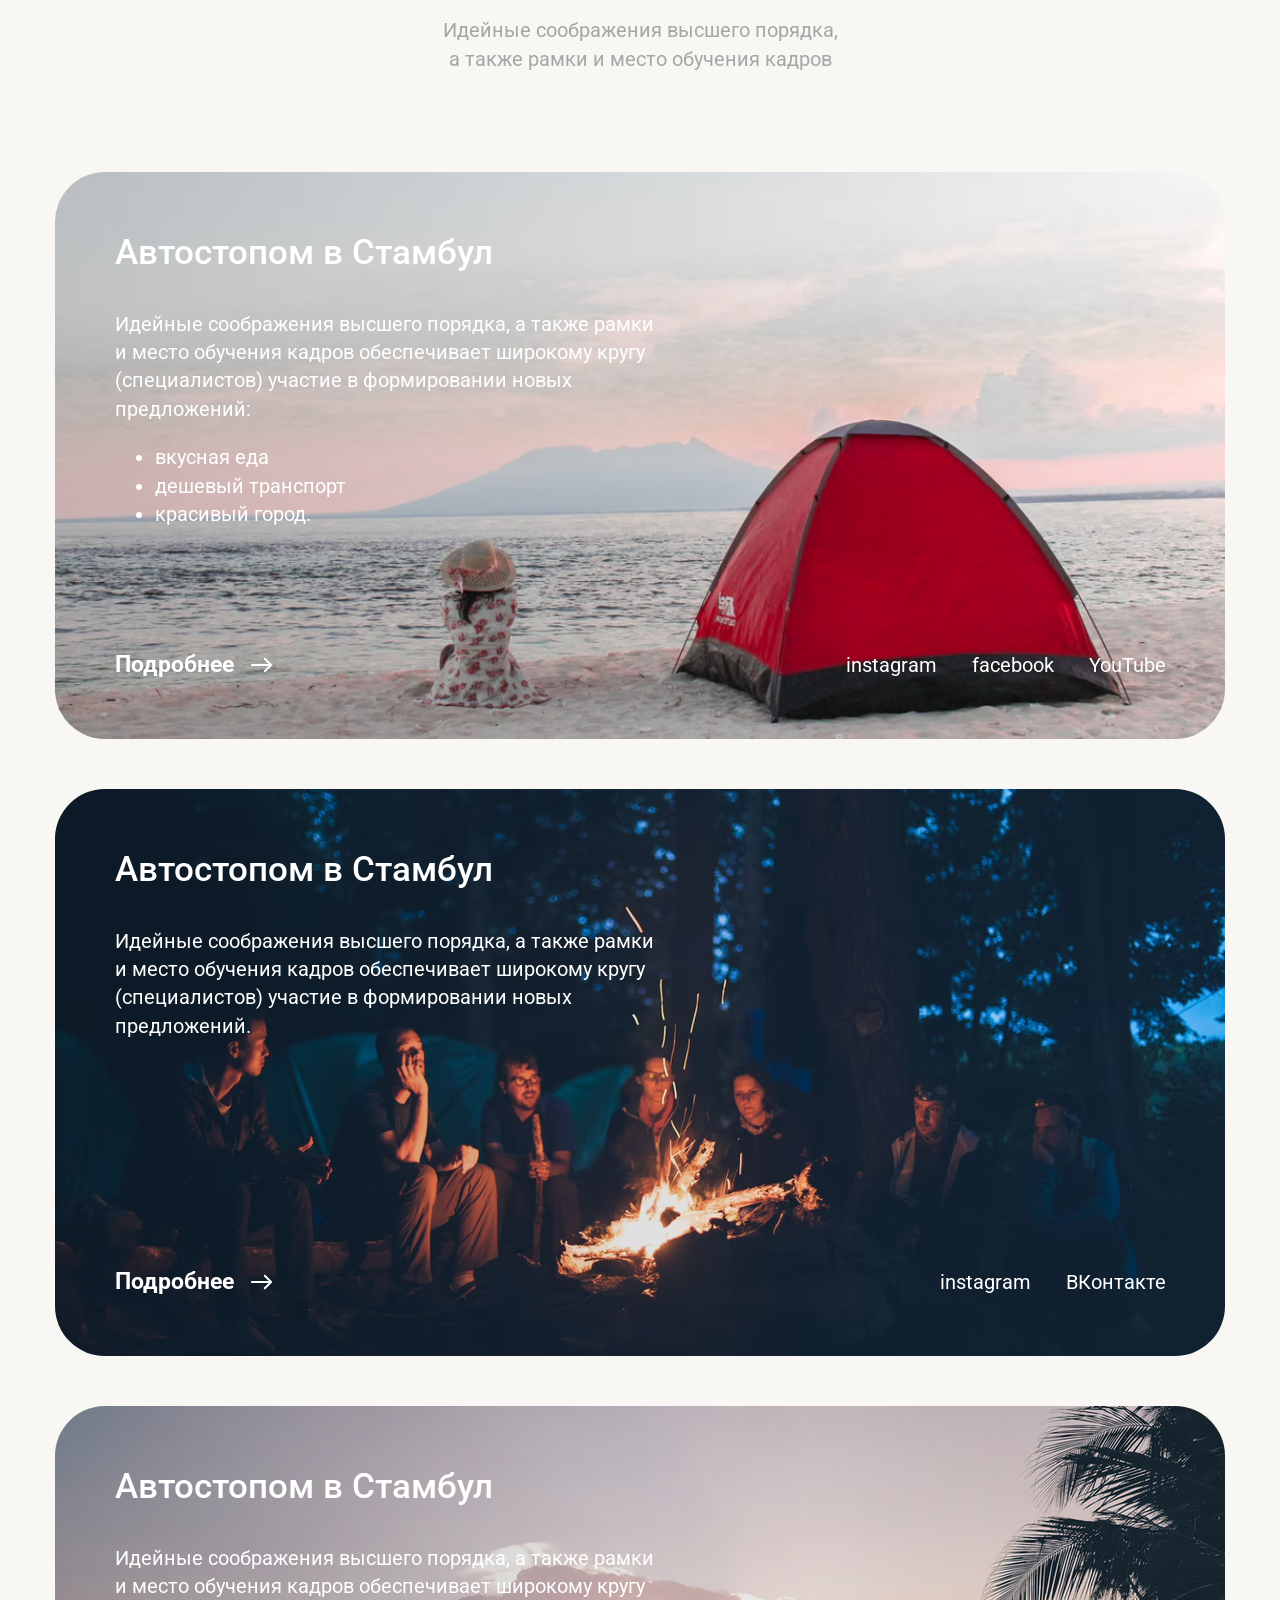
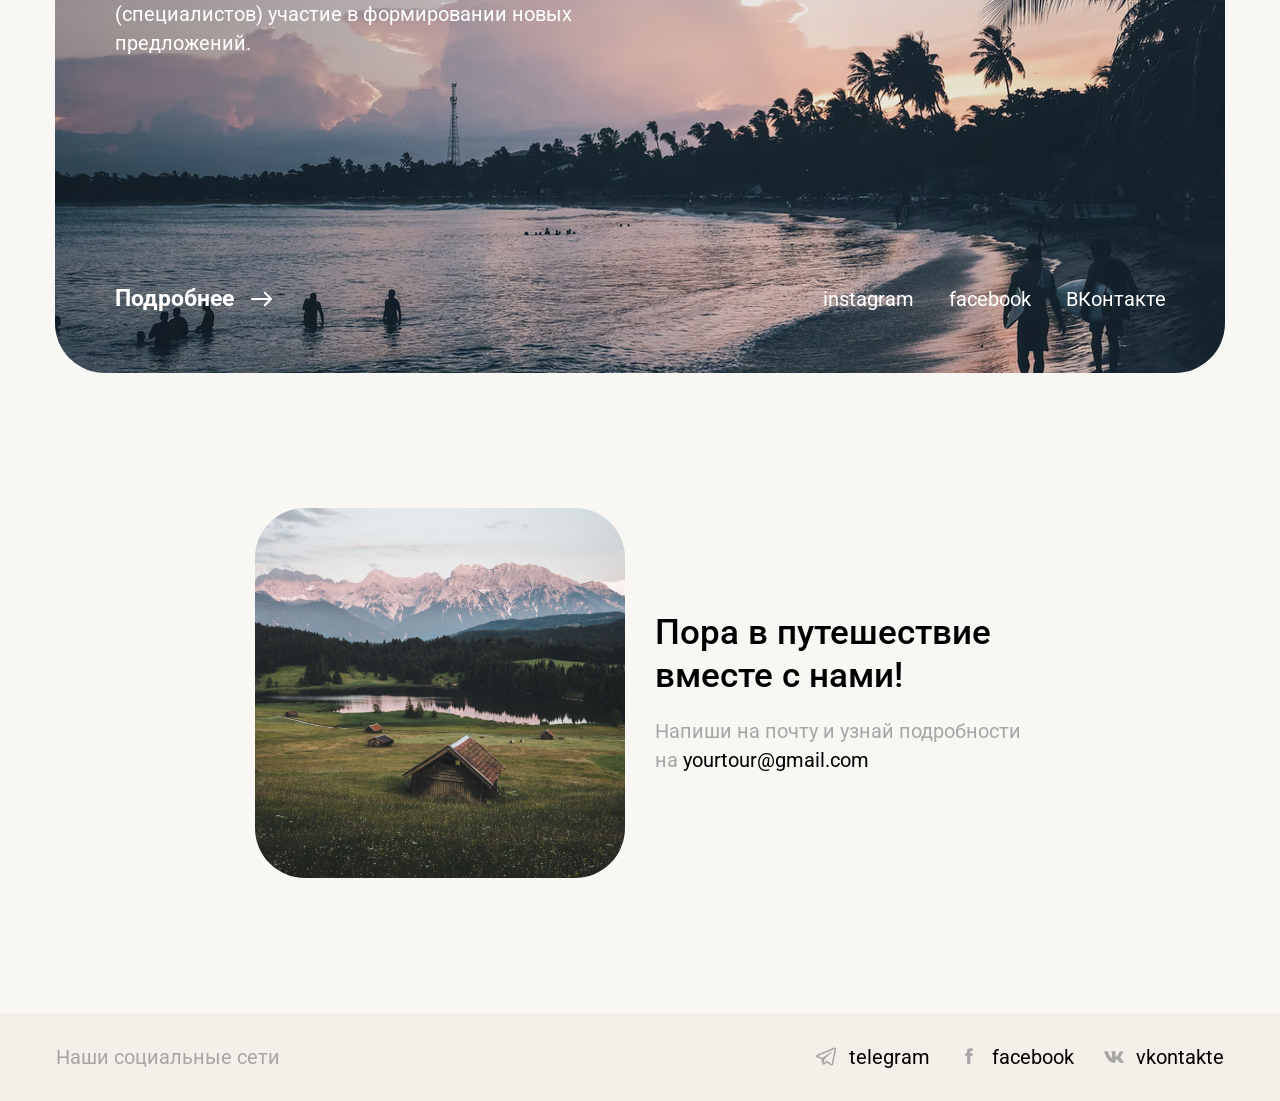
==== commit dfa9b1c7: "Fix bugs" ====
--- a/index.html
+++ b/index.html
@@ -180,11 +180,11 @@
                 <div class="fields_group">
                     <div class="field date">
                         <p class="normal no_margin">Дата от</p>
-                        <input class="date gray" type="date" name="date from" placeholder="ДД.ММ.ГГГГ">
+                        <input class="date gray" type="date" name="date from" placeholder="ДД.ММ.ГГГГ" max="9999-12-31">
                     </div>
                     <div class="field date">
                         <p class="normal no_margin">Дата до</p>
-                        <input class="date gray" type="date" name="date to" placeholder="ДД.ММ.ГГГГ">
+                        <input class="date gray" type="date" name="date to" placeholder="ДД.ММ.ГГГГ" max="9999-12-31">
                     </div>
                 </div>
                 <div class="field comment">
